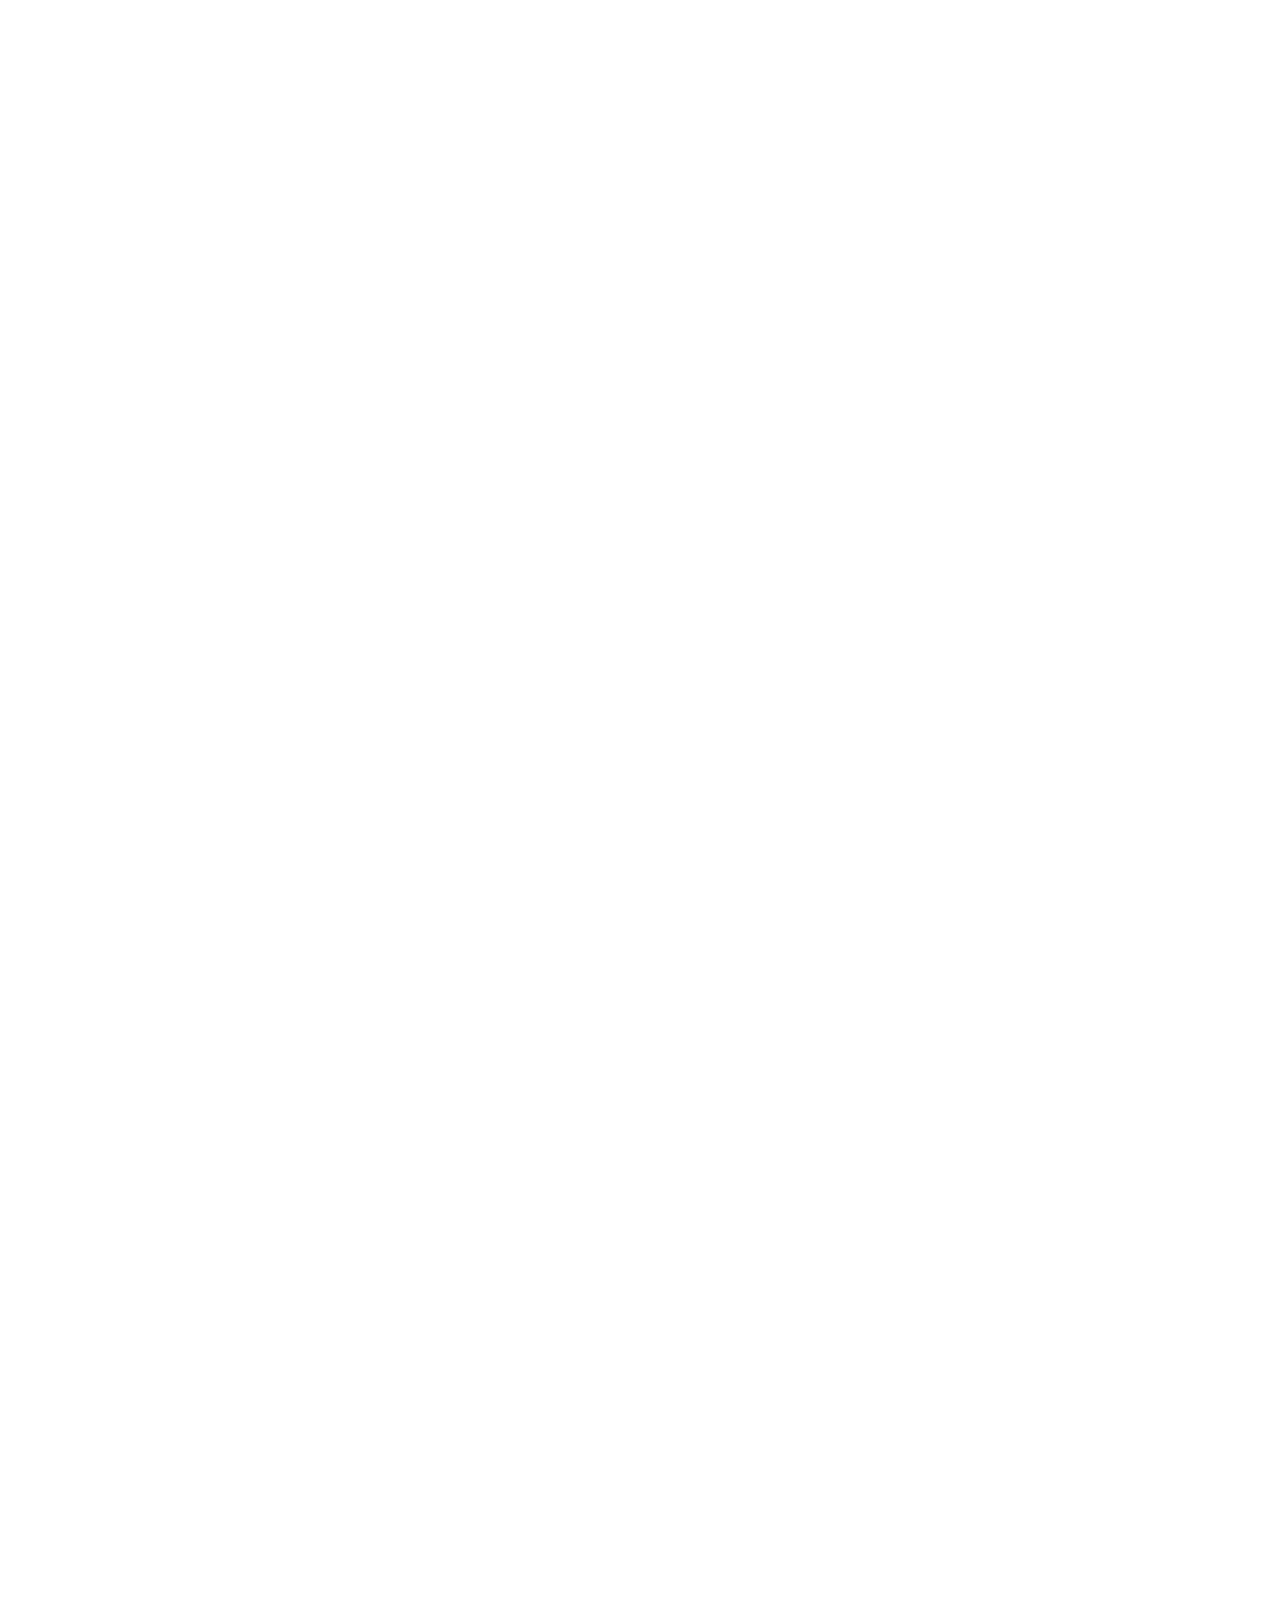
==== index.html @ 4e1909c0 "Add" ====
<!-- FlatFy Theme - Andrea Galanti /-->
<!doctype html>
<!--[if lt IE 7]> <html class="no-js ie6 oldie" lang="en"> <![endif]-->
<!--[if IE 7]>    <html class="no-js ie7 oldie" lang="en"> <![endif]-->
<!--[if IE 8]>    <html class="no-js ie8 oldie" lang="en"> <![endif]-->
<!--[if IE 9]>    <html class="no-js ie9" lang="en"> <![endif]-->
<!--[if gt IE 9]><!-->
<html>
<!--<![endif]-->

<head>
	<meta charset="utf-8">
	<meta name="viewport"
		content="width=device-width, user-scalable=no, initial-scale=1.0, minimum-scale=1.0, maximum-scale=1.0">
	<meta name="description" content="Flatfy Free Flat and Responsive HTML5 Template ">
	<meta name="author" content="">

	<title>MagicX – Focus on iOS development</title>

	<!-- Bootstrap core CSS -->
	<link href="css/bootstrap.min.css" rel="stylesheet">

	<!-- Custom Google Web Font -->
	<link href="font-awesome/css/font-awesome.min.css" rel="stylesheet">
	<link
		href='http://fonts.googleapis.com/css?family=Lato:100,300,400,700,900,100italic,300italic,400italic,700italic,900italic'
		rel='stylesheet' type='text/css'>
	<link href='http://fonts.googleapis.com/css?family=Arvo:400,700' rel='stylesheet' type='text/css'>

	<!-- Custom CSS-->
	<link href="css/general.css" rel="stylesheet">

	<!-- Owl-Carousel -->
	<link href="css/custom.css" rel="stylesheet">
	<link href="css/owl.carousel.css" rel="stylesheet">
	<link href="css/owl.theme.css" rel="stylesheet">
	<link href="css/style.css" rel="stylesheet">
	<link href="css/animate.css" rel="stylesheet">

	<!-- Magnific Popup core CSS file -->
	<link rel="stylesheet" href="css/magnific-popup.css">

	<script src="js/modernizr-2.6.2.min.js"></script> <!-- Modernizr /-->
</head>

<body id="home">

	<!-- Preloader -->
	<div id="preloader">
		<div id="status"></div>
	</div>

	<!-- FullScreen -->
	<div class="intro-header">
		<div class="col-xs-12 text-center abcen1">
			<h1 class="h1_home wow fadeIn" data-wow-delay="0.4s">Magic Team.</h1>
			<h3 class="h3_home wow fadeIn" data-wow-delay="0.6s">Focus on iOS App development</h3>
			<ul class="list-inline intro-social-buttons">
				<li><a href="https://itunes.apple.com/developer/id1606180562" target="_blank"
						class="btn  btn-lg mybutton_cyano wow fadeIn" data-wow-delay="0.8s"><span class="network-name">App
							Store</span></a>
				</li>
				<li id="download"><a href="mailto:nullxw@gmail.com"
						class="btn  btn-lg mybutton_standard wow swing wow fadeIn" data-wow-delay="1.2s"><span
							class="network-name">Email</span></a>
				</li>
			</ul>
		</div>
		<!-- /.container -->
		<div class="col-xs-12 text-center abcen wow fadeIn">
			<div class="button_down ">
				<a class="imgcircle wow bounceInUp" data-wow-duration="1.5s" href="#whatis"> <img class="img_scroll"
						src="img/icon/circle.png" alt=""> </a>
			</div>
		</div>
	</div>

	<!-- What is -->
	<div id="whatis" class="content-section-b" style="border-top: 0">
		<div class="container">

			<div class="col-md-6 col-md-offset-3 text-center wrap_title">
				<h2>Our Apps</h2>
				<!-- <p class="lead" style="margin-top:0">A special thanks to Death.</p> -->

			</div>

			<div class="row">
				<div class="col-sm-4 wow fadeInDown text-center">
					<a href="https://itunes.apple.com/cn/app/id1670810245" target="_blank">
						<img class="rotate" src="img/Icon_128x128_1.png" alt="Generic placeholder image">
						<h3>Magic Locker</h3>
					</a>
					<p class="lead">
                        Hide and lock apps to protect privacy and data security.
					</p>
				</div>
				<div class="col-sm-4 wow fadeInDown text-center">
					<a href="https://itunes.apple.com/cn/app/id1670810245" target="_blank">
						<img class="rotate" src="img/Icon_128x128_2.png" alt="Generic placeholder image">
						<h3>Magic Explorer</h3>
					</a>
					<p class="lead">Super file manager, sync cloud. Multi-format file decompression tool.</p>
					<!-- <p><a class="btn btn-embossed btn-primary view" role="button">View Details</a></p> -->
				</div><!-- /.col-lg-4 -->
<!--				<div class="col-sm-4 wow fadeInDown text-center">-->
<!--					<a href="https://itunes.apple.com/cn/app/id1670810245" target="_blank">-->
<!--						<img class="rotate" src="img/Icon_128x128_3.png" alt="Generic placeholder image">-->
<!--						<h3>Magic Explorer</h3>-->
<!--					</a>-->
<!--					<p class="lead">一款超级文件管理软件</p>-->
<!--					<!-- <p><a class="btn btn-embossed btn-primary view" role="button">View Details</a></p> -->
<!--				</div><!-- /.col-lg-4 -->

			</div><!-- /.row -->

<!--			<div class="row tworow">-->
<!--				<div class="col-sm-4  wow fadeInDown text-center">-->
<!--					<a href="https://itunes.apple.com/cn/app/id1670810245" target="_blank">-->
<!--						<img class="rotate" src="img/Icon_128x128_4.png" alt="Generic placeholder image">-->
<!--						<h3>Magic Explorer</h3>-->
<!--					</a>-->
<!--					<p class="lead">-->
<!--						The popular Japanese puzzle game Sudoku is based on the logical placement of numbers. An online game of-->
<!--						logic, Sudoku doesn’t require any calculation nor special math skills; all that is needed are brains and-->
<!--						concentration.-->
<!--					</p>-->
<!--					<!-- <p><a class="btn btn-embossed btn-primary view" role="button">View Details</a></p> -->
<!--				</div><!-- /.col-lg-4 -->
<!--				<div class="col-sm-4 wow fadeInDown text-center">-->
<!--					<a href="https://itunes.apple.com/cn/app/id1670810245" target="_blank">-->
<!--						<img class="rotate" src="img/Icon_128x128_5.png" alt="Generic placeholder image">-->
<!--						<h3>Magic Explorer</h3>-->
<!--					</a>-->
<!--					<p class="lead">-->
<!--						“Colock” is a menu bar app that you can use to change the color and font of the clock above your menu bar.-->
<!--					</p>-->
<!--					<!-- <p><a class="btn btn-embossed btn-primary view" role="button">View Details</a></p> -->
<!--				</div><!-- /.col-lg-4 -->
<!---->
<!--				<div class="col-sm-4 wow fadeInDown text-center">-->
<!--					<a href="https://itunes.apple.com/cn/app/id1670810245" target="_blank">-->
<!--						<img class="rotate" src="img/Icon_128x128_6.png" alt="Generic placeholder image">-->
<!--						<h3>Magic Explorer</h3>-->
<!--					</a>-->
<!--					<p class="lead">-->
<!--						EasyRAR is a small and easy to use application that can unarchive many different kinds of archive files. It-->
<!--						will open common formats such as ZIP, RAR (including v5), 7-ZIP.-->
<!--					</p>-->
<!--				</div><!-- /.col-lg-4 -->
<!---->
<!--			</div><!-- /.row -->
		</div>
	</div>


	<!-- JavaScript -->
	<script src="js/jquery-1.10.2.js"></script>
	<script src="js/bootstrap.js"></script>
	<script src="js/owl.carousel.js"></script>
	<script src="js/script.js"></script>
	<!-- StikyMenu -->
	<script src="js/stickUp.min.js"></script>
	<script type="text/javascript">
		jQuery(function ($) {
			$(document).ready(function () {
				$('.navbar-default').stickUp();

			});
		});

	</script>
	<!-- Smoothscroll -->
	<script type="text/javascript" src="js/jquery.corner.js"></script>
	<script src="js/wow.min.js"></script>
	<script>
		new WOW().init();
	</script>
	<script src="js/classie.js"></script>
	<script src="js/uiMorphingButton_inflow.js"></script>
	<!-- Magnific Popup core JS file -->
	<script src="js/jquery.magnific-popup.js"></script>
</body>

</html>
---- css/general.css ----
/*
Theme: Flatfy Theme
Author: Andrea Galanti
Bootstrap Version 
Build: 1.0

*/

/*General */

body, html {
	height: 100%;
	width: 100%;
	overflow-x:hidden;
}

::-moz-selection{background:#1abc9c;color:white}

::selection{background:#1abc9c;color:white}

.abcen{position: absolute;bottom: 8%;}

.abcen1{position: absolute;top: 20%;}

.content-section-c {
	border-top: 1px solid #32465A;
	border-bottom: 1px solid #32465A;
	background-color: #34495e;
	padding: 90px 0;
}

.descp{
	margin: 0;
	padding: 0;
	line-height: 40px !important;
}

.glyphicon {
	margin-right: 10px;
}

.lead2 {
margin-bottom: 30px;
margin-top: 20px;
font-size: 18px;
line-height: 1.46428571;
font-weight: 300;
}

.lead3 {
margin-bottom: 0px;
margin-top: 0px;
font-size: 16px;
color: #8D8D8D;
line-height: 1.46428571;
font-weight: 300;
}

.float {
-webkit-animation-name: floatingx;
-webkit-animation-duration: 4s;
-webkit-animation-iteration-count: infinite;
-webkit-animation-timing-function: ease-in-out;
-moz-animation-name: floating;
-moz-animation-duration: 4s;
-moz-animation-iteration-count: infinite;
-moz-animation-timing-function: ease-in-out;
}

.phone-image {
max-width: 250px;
margin: auto;
}

.h1_home{
	font-size: 60px;
	font-family: arvo;
	font-weight: 300;
	letter-spacing: 6px;
}

.h3_home{font-weight: 300;}

/*own carousel */

#owl-demo .item{
  margin: 3px;
}
#owl-demo .item img{
  display: block;
  width: 100%;
  height: auto;
}

#owl-demo-1 .item{
  margin: 3px;
}
#owl-demo-1 .item img{
  display: block;
  width: 100%;
  height: auto;
}

/*magnific */
.mfp-bg {
background: #000000 !important;
opacity: 0.95 !important;
filter: alpha(opacity=95) !important;
}

.item .img-responsive {cursor:url(../img/cross.png),auto;}

/* Preloader */
#preloader {
	position: fixed;
	top:0;
	left:0;
	right:0;
	bottom:0;
	background-color:#fff; /* change if the mask should have another color then white */
	z-index:99; /* makes sure it stays on top */
}

#status {
	width:200px;
	height:200px;
	position:absolute;
	left:50%; /* centers the loading animation horizontally one the screen */
	top:50%; /* centers the loading animation vertically one the screen */
	background-image:url(../img/status.gif); /* path to your loading animation */
	background-repeat:no-repeat;
	background-position:center;
	margin:-100px 0 0 -100px; /* is width and height divided by two */
}


/* Button */ 
.mybutton_standard {
	border: 1px solid #fff;
	color: #fff;
}

.mybutton_cyano{
	border: 1px solid #4A90BE;
	color: #fff;
	background-color:#4A90BE;
}

.mybutton_cyano:hover{
	border: 1px solid #4A90BE;
	color: #4A90BE !important;
	background: rgba(204, 204, 204, 0);
}

.button_down img {
width: 50px;
	
}
.btn-primary {
	border-color: rgba(52, 73, 94, 0);
}

.tworow{margin-top: 90px;}

.social {
	font-size: 30px;
	text-decoration: none;
	list-style-type: none;
	color: #1abc9c; 
}

.social > a:hover {
	color: #1abc9c; 
}

.box-icon {
	height: 150px;
	width: 150px;
	-moz-border-radius: 35px;
	border-radius: 100%;
	padding: 47px 10px;
	background-color: #f0f1ec;
	color: #034b81;
	text-align: center;
	-webkit-transition: all 0.3s;
	-moz-transition: all 0.3s;
	transition: all 0.3s;
	margin-right: 15px;
}

.box-icon:hover {
	background-color: #1abc9c;
	color: #fff;
}

.owl-theme .owl-controls .owl-page span {
background: #1abc9c !important;
}

/* Nav */
.navbar {
	position: relative;
	min-height: 60px;
	margin-bottom: 0; 
	width: 100%;
	z-index: 999;
	border-radius: 0; 
}

.navbar-default {
	position: relative;
	min-height: 60px;
	width: 100%;
	z-index: 999;
	
}

.navbar-default .navbar-nav>li>a {
color: #ffffff;
}

.navbar-default .navbar-nav>li>a:hover {
color: #ECEBEB;
}

.navbar-default .navbar-brand {
color: #ffffff;
}
.navbar-default .navbar-brand:hover {
color: #ECEBEB;
}

.navbar-brand {
	font-family: arvo;
	letter-spacing: 3px;
	font-weight: 400 !important;
}

.lead {
	font-size: 16px;
	font-weight: 400;
	text-align: justify;
}

.intro-header {
	height: 100%; /* Full PAge */
	padding-top: 50px; /* If you're making other pages, make sure there is 50px of padding to make sure the navbar doesn't overlap content! */
	padding-bottom: 50px;
	color: #f8f8f8;
	background: url(../img/intro/intro5.jpg) no-repeat center center;
	background-size: cover;
	text-align: center;
}

.intro-message {
	position: relative;
	padding-top: 12%;
	padding-bottom: 20%;
}

.list-inline {
	margin-top: 30px;
}
.intro-message > h1 {
	margin: 0;
	font-size: 5em;
	font-family: "Lato", "Helvetica Neue", Helvetica, Arial, sans-serif;
	font-weight: 400;
	letter-spacing: 3px;
}

.intro-divider {
	width: 400px;
	border-top: 1px solid #f8f8f8;
	border-bottom: 1px solid rgba(0, 0, 0, 0.2);
}

.intro-message > h3 {
	margin: 0;
	font-size: 2.8em;
	font-family: "Lato", "Helvetica Neue", Helvetica, Arial, sans-serif;
	font-weight: 300;
	letter-spacing: 0px;
	margin-top: 10px;
}


.network-name {
	font-size: 14px;
	font-weight: 400;
	letter-spacing: 1.5px;
}

.content-section-a {
	background-color: #f8f8f8;
	padding: 90px 0; 
}

.content-section-b {
	border-top: 1px solid #e7e7e7;
	border-bottom: 1px solid #e7e7e7;
	padding: 90px 0; 
}

.section-heading {
	margin-bottom: 30px;
}

.section-heading-spacer {
	border-top: 3px solid #e7e7e7;
	width: 200px;
	float: left;
}

.banner {
	padding: 100px 0;
	color: #f8f8f8;
	background: url(../img/intro/banner-bg.jpg) no-repeat center center;
	background-size: cover;
}

/* Animate */
.rotate{
    -webkit-transition-duration: 0.8s;
    -moz-transition-duration: 0.8s;
    -o-transition-duration: 0.8s;
    transition-duration: 0.8s;
     
    -webkit-transition-property: -webkit-transform;
    -moz-transition-property: -moz-transform;
    -o-transition-property: -o-transform;
    transition-property: transform;
     
    overflow:hidden;
 
    }  
 
.rotate:hover  
{
    -webkit-transform:rotate(360deg);
    -moz-transform:rotate(360deg);
    -o-transform:rotate(360deg);
}  



/* Style for form modal */
.content-style-form {
	position: relative;
	text-align: left;
}

.content-style-form h2 {
	margin: 0;
	padding: 0.4em 0 0.3em;
	text-align: center;
	font-weight: 300;
	font-size: 3.5em;
}

.content-style-form form {
	padding: 10px 30px;
}

.content-style-form form p {
	margin: 0 0 5px 0;
	font-size: 0.7em;
}

.content-style-form label {
	display: block;
	padding: 10px 0 0;
	color: #34495e;
	text-transform: uppercase;
	letter-spacing: 1px;
	font-weight: bold;
}

.content-style-form input[type="text"],
.content-style-form input[type="password"] {
	padding: 10px;
	width: 100%;
	border: 2px solid #ebd3bd;
	background: transparent;
	color: #b09a86;
	font-weight: 300;
	font-size: 2.2em;
}

.content-style-form input[type="text"]:focus,
.content-style-form input[type="password"]:focus {
	border-color: #e75854;
	color: #e75854;
}

.content-style-form input:focus {
	outline: 0;
}

.content-style-form button {
	display: block;
	margin-top: 2.5em;
	padding: 1.5em;
	width: 100%;
	border: none;
	background: #e75854;
	color: #fff;
	text-transform: uppercase;
	letter-spacing: 1px;
	font-weight: 800;
	font-size: 1.25em;
}

.content-style-form .icon-close {
	top: 0;
	right: 0;
	color: #ebd3bd;
	font-size: 75%;
}

.content-style-form .icon-close:hover {
	color: #e75854;
}

.js .content-style-form-1 h2,
.js .content-style-form-1 p,
.js .content-style-form-1 .icon-close {
	opacity: 0;
	-webkit-transition: opacity 0.2s 0.35s, -webkit-transform 0.2s 0.35s;
	transition: opacity 0.2s 0.35s, transform 0.2s 0.35s;
	-webkit-transform: scale(0.85);
	transform: scale(0.85);
}

.content-style-form-1 p:first-child {
	-webkit-transition-delay: 0.4s;
	transition-delay: 0.4s;
}

.content-style-form-1 p:nth-child(2) {
	-webkit-transition-delay: 0.45s;
	transition-delay: 0.45s;
}

.content-style-form-1 p:nth-child(3) {
	-webkit-transition-delay: 0.5s;
	transition-delay: 0.5s;
}

.morph-button.open .content-style-form-1 h2,
.morph-button.open .content-style-form-1 p,
.morph-button.open .content-style-form-1 .icon-close {
	opacity: 1;
	-webkit-transform: scale(1);
	transform: scale(1);
}

.js .content-style-form-2 h2,
.js .content-style-form-2 p,
.js .content-style-form-2 .icon-close {
	opacity: 0;
	-webkit-transition: opacity 0.2s 0.3s, -webkit-transform 0.2s 0.3s;
	transition: opacity 0.2s 0.3s, transform 0.2s 0.3s;
	-webkit-transform: translateY(50px);
	transform: translateY(50px);
}

.content-style-form-2 p:first-child {
	-webkit-transition-delay: 0.35s;
	transition-delay: 0.35s;
}

.content-style-form-2 p:nth-child(2) {
	-webkit-transition-delay: 0.4s;
	transition-delay: 0.4s;
}

.content-style-form-2 p:nth-child(3) {
	-webkit-transition-delay: 0.45s;
	transition-delay: 0.45s;
}

.content-style-form-2 p:nth-child(4) {
	-webkit-transition-delay: 0.5s;
	transition-delay: 0.5s;
}

.morph-button.open .content-style-form-2 h2,
.morph-button.open .content-style-form-2 p,
.morph-button.open .content-style-form-2 .icon-close {
	opacity: 1;
	-webkit-transform: translateY(0);
	transform: translateY(0);
}

.content-style-form-4 form {
	padding: 30px;
	background: #fff;
	color: #ccb096;
	font-size: 1.5em;
	-webkit-perspective: 1000px;
	perspective: 1000px;
}

.content-style-form-4 input[type="text"] {
	border: none;
	background-color: #f0f0f0;
}

.content-style-form-4 form button {
	background: #34495e;
}

.content-style-form-4 form button:focus,
.content-style-form-4 form button:hover {
	background: #1abc9c;
}

.js .content-style-form-4 p {
	opacity: 0;
	-webkit-transition: opacity 0.3s, -webkit-transform 0.3s;
	transition: opacity 0.3s, transform 0.3s;
	-webkit-transform: rotateX(-45deg);
	transform: rotateX(-45deg);
	-webkit-transform-origin: center top;
	transform-origin: center top;
}

.morph-button.open .content-style-form-4 p {
	opacity: 1;
	-webkit-transition: opacity 0.4s 0.2s, -webkit-transform 0.4s 0.2s;
	transition: opacity 0.4s 0.2s, transform 0.4s 0.2s;
	-webkit-transform: rotateY(0deg);
	transform: rotateY(0deg);
}

.morph-button.open .content-style-form-4 p:nth-child(2) {
	-webkit-transition-delay: 0.35s;
	transition-delay: 0.35s;
}

.content-style-social {
	padding: 30px;
	text-align: left;
}

.morph-button-inflow-2 > button svg {
	display: inline-block;
	padding-right: 10px;
	width: 20px;
	height: 20px;
	vertical-align: -5%;
}

.morph-button-inflow-2 > button svg path {
	fill: #e75854;
}

.content-style-social a {
	display: block;
	padding: 0.5em 0;
	color: #67c2d4;
	vertical-align: middle;
	text-transform: uppercase;
	letter-spacing: 1px;
	font-weight: 700;
	font-size: 0.8em;
	line-height: 32px;
}

.js .content-style-social a {
	-webkit-transition: -webkit-transform 0.3s;
	transition: transform 0.3s;
	-webkit-transform: translateX(100%);
	transform: translateX(100%);
}

.content-style-social a:hover {
	color: #e75854;
}

.content-style-social a:hover svg path {
	fill: #e75854;
}

.content-style-social a svg {
	display: inline-block;
	padding-right: 10px;
	vertical-align: middle;
	-webkit-backface-visibility: hidden;
}

.morph-button-inflow.open .content-style-social a {
	-webkit-transform: translateX(0);
	transform: translateX(0);	
}

.morph-button-inflow.open .content-style-social a:nth-child(2) {
	-webkit-transition-delay: 0.05s;
	transition-delay: 0.05s;
}

.morph-button-inflow.open .content-style-social a:nth-child(3) {
	-webkit-transition-delay: 0.1s;
	transition-delay: 0.1s;
}

/* Morph Button: Default Styles */

.morph-button {
	position: relative;
	display: block;
	margin: 0 auto;
}

.morph-button > button {
	position: relative;
	padding: 0 1em;
	border: none;
	background-color: #e85657;
	color: #f9f6e5;
	text-transform: uppercase;
	letter-spacing: 1px;
	font-weight: 700;
	line-height: 80px;
	overflow: hidden;
}

.morph-button.open > button {
	pointer-events: none;
}

.morph-content {
	pointer-events: none;
}

.morph-button.open .morph-content {
	pointer-events: auto;
}

/* Common styles for overlay and modal type (fixed morph) */
.morph-button-fixed,
.morph-button-fixed .morph-content {
	width: 300px;
	height: 80px;
}

.morph-button-fixed > button {
	z-index: 1000;
	width: 100%;
	height: 100%;
	-webkit-transition: opacity 0.1s 0.5s;
	transition: opacity 0.1s 0.5s;
}

.morph-button-fixed.open > button {
	opacity: 0;
	-webkit-transition: opacity 0.1s;
	transition: opacity 0.1s;
}

.morph-button-fixed .morph-content {
	position: fixed;
	z-index: 900;
	opacity: 0;
	-webkit-transition: opacity 0.3s 0.5s, width 0.4s 0.1s, height 0.4s 0.1s, top 0.4s 0.1s, left 0.4s 0.1s, margin 0.4s 0.1s;
	transition: opacity 0.3s 0.5s, width 0.4s 0.1s, height 0.4s 0.1s, top 0.4s 0.1s, left 0.4s 0.1s, margin 0.4s 0.1s;
}

.morph-button-fixed.open .morph-content {
	opacity: 1;
}

.morph-button-fixed .morph-content > div {
	visibility: hidden;
	height: 0;
	opacity: 0;
	-webkit-transition: opacity 0.1s, visibility 0s 0.1s, height 0s 0.1s;
	transition: opacity 0.1s, visibility 0s 0.1s, height 0s 0.1s;
}

.morph-button-fixed.open .morph-content > div {
	visibility: visible;
	height: auto;
	opacity: 1;
	-webkit-transition: opacity 0.3s 0.5s;
	transition: opacity 0.3s 0.5s;
}

.morph-button-fixed.active > button {
	z-index: 2000;
}

.morph-button-fixed.active .morph-content {
	z-index: 1900;
}

/* Transitions for overlay button and sidebar button */
.morph-button-overlay .morph-content,
.morph-button-sidebar .morph-content {
	-webkit-transition: opacity 0.3s 0.5s, width 0.4s 0.1s, height 0.4s 0.1s, top 0.4s 0.1s, left 0.4s 0.1s;
	transition: opacity 0.3s 0.5s, width 0.4s 0.1s, height 0.4s 0.1s, top 0.4s 0.1s, left 0.4s 0.1s;
}

.morph-button-overlay.open .morph-content,
.morph-button-sidebar.open .morph-content {
	-webkit-transition: width 0.4s 0.1s, height 0.4s 0.1s, top 0.4s 0.1s, left 0.4s 0.1s;
	transition: width 0.4s 0.1s, height 0.4s 0.1s, top 0.4s 0.1s, left 0.4s 0.1s;	
}

/* Morph Button Style: Overlay */
.morph-button.morph-button-overlay {
	margin: 50px auto;
}

.morph-button-overlay .morph-content {
	overflow: hidden;
	background: #e85657;
}

.morph-button-overlay.open .morph-content {
	top: 0 !important;
	left: 0 !important;
	width: 100%;
	height: 100%;
}

/* Morph Button Style: Modal */
.morph-button-modal::before {
	position: fixed;
	top: 0;
	left: 0;
	z-index: 800;
	width: 100%;
	height: 100%;
	background: rgba(0,0,0,0.5);
	content: '';
	opacity: 0;
	-webkit-transition: opacity 0.5s;
	transition: opacity 0.5s;
	pointer-events: none;
}

.morph-button-modal.open::before {
	opacity: 1;
	pointer-events: auto;
}

.morph-button-modal.active::before {
	z-index: 1800;
}

.morph-button-modal .morph-content {
	overflow: hidden;
	-webkit-transition: opacity 0.3s 0.5s, width 0.4s 0.1s, height 0.4s 0.1s, top 0.4s 0.1s, left 0.4s 0.1s, margin 0.4s 0.1s;
	transition: opacity 0.3s 0.5s, width 0.4s 0.1s, height 0.4s 0.1s, top 0.4s 0.1s, left 0.4s 0.1s, margin 0.4s 0.1s;
}

.morph-button-modal.open .morph-content {
	top: 50% !important;
	left: 50% !important;
	margin: -210px 0 0 -300px;
	width: 600px;
	height: 420px;
	-webkit-transition: width 0.4s 0.1s, height 0.4s 0.1s, top 0.4s 0.1s, left 0.4s 0.1s, margin 0.4s 0.1s;
	transition: width 0.4s 0.1s, height 0.4s 0.1s, top 0.4s 0.1s, left 0.4s 0.1s, margin 0.4s 0.1s;
}

/* Colors and sizes for individual modals */
.morph-button.morph-button-modal-1 {
	float: left;
}

.morph-button.morph-button-modal-2,
.morph-button.morph-button-modal-3 {
	display: inline-block;
	margin: 10px 15px;
}

.morph-button-modal-1 > button,
.morph-button-modal-1 .morph-content {
	background-color: #553445;
}

.morph-button-modal-2 > button,
.morph-button-modal-2 .morph-content,
.morph-button-modal-3 > button,
.morph-button-modal-3 .morph-content {
	background-color: #fef0e3;
	color: #e75854;
}

.morph-button-modal-4 {
	display: inline-block;
}

.morph-button-modal-4 > button,
.morph-button-modal-4 .morph-content {
	background-color: #faf1e0;
	color: #553445;
}

.morph-button-modal-4 > button span,
.morph-button-modal-4 .morph-clone {
	padding-left: 10px;
	color: #286f81;
}

.morph-button-modal-4 .morph-clone {
	position: absolute;
	right: 34px;
	bottom: 30px;
	z-index: 100;
	letter-spacing: 1px;
	font-weight: 700;
	-webkit-transition: bottom 0.4s 0.1s, right 0.4s 0.1s;
	transition: bottom 0.4s 0.1s, right 0.4s 0.1s;
}

.morph-button-modal-4.open .morph-clone,
.no-js .morph-button-modal-4 .morph-clone {
	right: 10px;
	bottom: 10px;
}

.morph-button-modal-1::before {
	background: rgba(240,221,204,0.7);
}

.morph-button-modal-2.open .morph-content {
	margin: -210px 0 0 -170px;
	width: 340px;
	height: 420px;
}

.morph-button-modal-3.open .morph-content {
	margin: -255px 0 0 -210px;
	width: 420px;
	height: 510px;
}

.morph-button-modal-3.open .morph-content > div {
	height: 420px;
}

.morph-button-modal-2.open .morph-content > div,
.morph-button-modal-3.open .morph-content > div {
 	-webkit-transition: opacity 0.3s 0.3s;
	transition: opacity 0.3s 0.3s;
}

.morph-button-modal-4.open .morph-content {
	margin: -200px 0 0 -320px;
	width: 640px;
	height: 400px;
}

/* Morph Button Style: In the content flow */
.morph-button-inflow {
	overflow: hidden;
	max-width: 100%;
	height: 70px;
}

.morph-button-inflow > button {
	width: 100%;
	line-height: 70px;
}

.morph-button-inflow .morph-content {
	position: absolute;
	top: 0;
	left: 0;
	width: 100%;
}

.morph-button-inflow .morph-content .morph-clone {
	padding: 0;
	font-weight: 700;
	font-size: 1.5em;
	line-height: 70px;
}

/* Colors and sizes for individual in flow buttons */
.morph-button-inflow-1 {
	width: 600px;
	margin: 2em auto;
	-webkit-transition: height 0.5s cubic-bezier(0.7,0,0.3,1);
	transition: height 0.5s cubic-bezier(0.7,0,0.3,1);
}

.morph-button-inflow-1 > button span {
	visibility: hidden;
}

.morph-button-inflow-1 .morph-content .morph-clone {
	color: #FFFFFF;
	background: #1abc9c;
}

.morph-button-inflow-2 {
	position: absolute;
	top: 50%;
	left: 50%;
	width: 220px;
	background-color: #fef0e3;
	-webkit-transition: height 0.3s, width 0.3s, -webkit-transform 0.3s;
	transition: height 0.3s, width 0.3s, transform 0.3s;
	-webkit-transform: translateX(-50%) translateY(-50%);
	transform: translateX(-50%) translateY(-50%);
}

.morph-button-inflow-2 > button {
	position: absolute;
	top: 0;
	left: 0;
	width: 100%;
	height: 100%;
	background-color: transparent;
	color: #e75854;
	-webkit-transition: -webkit-transform 0.3s;
	transition: transform 0.3s;
}

.morph-button-inflow-2.open > button {
	-webkit-transform: translateX(-100%);
	transform: translateX(-100%);
}

.morph-button-inflow-2 .morph-content {
	width: 260px;
	height: 200px;
}

.morph-button-inflow-2.open {
	width: 260px;
}

/* Morph Button Style: Sidebar */
.morph-button-sidebar,
.morph-button-sidebar .morph-content {
	width: 60px;
	height: 60px;
}

.morph-button-sidebar {
	position: fixed;
	bottom: 50px;
	left: 50px;
}

.morph-button-sidebar > button {
	line-height: 60px;
	font-size: 1.6em;
	padding: 0;
}

.morph-button-sidebar .morph-content {
	background: #e85657;
}

.morph-button-sidebar.open .morph-content {
	top: 0 !important;
	left: 0 !important;
	width: 300px;
	height: 100%;
	overflow: hidden;
	-webkit-backface-visibility: hidden;
}

/* Let's add some nice easing for all cases */
.morph-button .morph-content,
.morph-button.open .morph-content,
.morph-button-modal-4 .morph-clone {
	-webkit-transition-timing-function: cubic-bezier(0.7,0,0.3,1);
	transition-timing-function: cubic-bezier(0.7,0,0.3,1);
}

/* Helper classes */
.noscroll {
	overflow: hidden;
}

.morph-button-overlay.scroll .morph-content {
	overflow-y: scroll;
}

.morph-button-sidebar.scroll .morph-content {
	overflow: auto;
}

/* No JS fallback: let's hide the button and show the content */
.no-js .morph-button > button {
	display: none;
}

.no-js .morph-button {
	margin: 10px 0;
	float: none;
}

.no-js .morph-button,
.no-js .morph-button .morph-content,
.no-js .morph-button .morph-content > div {
	position: relative;
	width: auto;
	height: auto;
	opacity: 1;
	visibility: visible;
	top: auto;
	left: auto;
	-webkit-transform: none;
	transform: none;
	pointer-events: auto;
}

.no-js .morph-button .morph-content .icon-close {
	display: none;
}

.no-js .morph-button-sidebar {
	width: 300px;
	position: fixed;
	top: 0;
	left: 0;
	margin: 0;
	height: 100%;
	background: #e85657;
	overflow: auto;
}

.no-transition {
	-webkit-transition: none !important;
	transition: none !important;
}

/* Media Queries */
/* Media queries!
-------------------------------------------------------------------------------*/

/* 960 Screens */
@media only screen and (min-width: 960px) and (max-width: 1250px) {
	
}
@media only screen and (min-width: 768px) and (max-width: 820px) {
	
}
/* Tablet */
@media only screen and (min-width: 768px) and (max-width: 959px) {
	
		h1, .h1 {
			font-size: 50px;
		}
		
		h3, .h3 {
			font-size: 20px;
		}
		
}


/* All Mobile Sizes (devices and browser) */
	@media only screen and (max-width: 767px) {
		.intro-header {
			height: 100%;
			padding-top: 50px;
			padding-bottom: 50px;
			color: #f8f8f8;
		    background-image: none; 
			background-size: cover;
			text-align: center;
			background-color: #34495e;
		}
		
		h1, .h1 {
			font-size: 50px;
		}
		
		h3, .h3 {
			font-size: 20px;
		}
		#gallery1{display:none}
		
		.button_down {display:none}
		
		
	}

/* Mobile Landscape */
@media only screen and (min-width: 480px) and (max-width: 767px) { 
	
	
	
}

/* Mobile Portrait */
@media only screen and (max-width: 479px) {
	
	
}
@media screen and (max-width: 600px) {
	.morph-button-modal.open .morph-content {
		top: 0% !important;
		left: 0% !important;
		margin: 0;
		width: 100%;
		height: 100%;
		overflow-y: scroll;
		-webkit-transition: width 0.4s 0.1s, height 0.4s 0.1s, top 0.4s 0.1s, left 0.4s 0.1s;
		transition: width 0.4s 0.1s, height 0.4s 0.1s, top 0.4s 0.1s, left 0.4s 0.1s;
	}
}

@media screen and (max-width: 400px) {
	.morph-button-fixed,
	.morph-button-fixed .morph-content {
		width: 200px;
		height: 80px;
	}

	.morph-button-fixed > button {
		font-size: 75%;
	}

	.morph-button-sidebar > button {
		font-size: 1.6em;
	}

	.morph-button-inflow .morph-content .morph-clone {
		font-size: 0.9em;
	}

	.morph-button-modal-4,
	.morph-button-modal-4 .morph-content {
		width: 220px;
		height: 120px;
	}

	.morph-button-modal-4 > button {
		font-size: 100%;
		line-height: 50px;
	}

	.morph-button-modal-4 > button span {
		display: block;
	}

	.morph-button-modal-4 .morph-clone {
		right: 83px;
		bottom: 26px;
	}

	.morph-button-sidebar,
	.morph-button-sidebar .morph-content {
		width: 100% !important;
		height: 60px !important;
	}

	.morph-button-sidebar {
		bottom: 0px;
		left: 0px;
	}

	.morph-button-sidebar.open .morph-content {
		height: 100% !important;
	}
}

@media (max-width: 1199px) {
	ul.banner-social-buttons {
		float: left;
		margin-top: 15px;
	}	
}

@media (max-width: 767px) {
	.banner h2 {
		margin: 0;
		text-shadow: 2px 2px 3px rgba(0, 0, 0, 0.6);
		font-size: 3em;
	}

	ul.banner-social-buttons > li {
		display: block;
		margin-bottom: 20px;
		padding: 0;
	}

	ul.banner-social-buttons > li:last-child {
		margin-bottom: 0;
	}	
}

footer {
	background-color: #f8f8f8;
	padding: 50px 0;
}

p.copyright {
	margin: 15px 0 0;
}

@media (max-width: 767px) {
	.intro-message {
		padding-bottom: 15%;
	}

	.intro-message > h1 {
		font-size: 3em;
	}

	ul.intro-social-buttons > li {
		display: block;
		margin-bottom: 20px;
		padding: 0;
	}

	ul.intro-social-buttons > li:last-child {
		margin-bottom: 0;
	}

	.intro-divider {
		width: 100%;
	}
}


@media screen and (max-width: 770px) {
	.mockup-left {
		float: none;
		margin: 0 auto 20px;
	}

	.mockup-right {
		
	}

	.joiner {
		display: block;
	}
}

@media screen and (max-width: 400px) {
	.mockup-content > span:nth-last-child(2) {
		width: calc(100% - 210px);
	}
}

@media screen and (max-width: 25em) {

	.codrops-icon span {
		display: none;
	}

}
---- css/custom.css ----
/* Owl Carousel Bootstrap Custom CSS */

/* Header Navigation */
#top-nav{
	border-bottom: 1px solid #e1e6dd;
	background: #FFF;
	-webkit-transform: translateZ(0)

}
#top-nav.navbar{
	margin-bottom: 0px;

}
#top-nav.navbar .nav{
	margin: 8px 0px;
}
	
#top-nav.navbar .nav > li > a {
	padding: 6px 12px;
	margin: 0px;
	text-transform: uppercase;
	font-weight: 400;

	-webkit-transition: background-color 200ms ease;
	-moz-transition: background-color 200ms ease;
	-o-transition: background-color 200ms ease;
	transition: background-color 200ms ease;
}
#top-nav.navbar .nav > li > a.download{
	-webkit-border-radius: 3px;
	-moz-border-radius: 3px;
	border-radius: 3px;
}

#top-nav.navbar .nav > li > a.download-on{
	background-color: #ff8a3c;
	color: #ffffff;
}
#top-nav.navbar .nav > li > a.download-on:hover{
	color: #ffffff;
	background-color: #ff7920;
}
.btn-navbar span.icon-bar{
	margin-top: 0px;
}

/* Header  */

#header{
	background: #f1f1f1;
	padding: 100px 0 100px;
}
#header h1{
	color: #7fc242;
	margin-bottom: 10px;
	margin-top: 40px;
}
#header h3{
	margin-bottom: 30px;
	width: 400px;
}
#header .btn-success {
	padding: 15px 30px;
	margin-bottom: 5px;
}
#header .logo{
	display: block;
	margin-top:60px;
	float: right
}
img.arrow-down{
	margin: 0 auto;
	display: block;
}
h1{
	margin-top: 80px;
}

pre.pre-show{
	margin: 40px 0px;

}
.tab-content pre.pre-show{
	margin: 0px 0px 0px 0px;
}
.nav-tabs{
	margin-top: 20px;
	margin-bottom: 0px;
	
}
.tab-content{
	border-left: 1px solid #ddd;
	border-right: 1px solid #ddd;
	border-bottom: 1px solid #ddd;
	-webkit-border-radius: 0px 0px 4px 4px;
	-moz-border-radius: 0px 0px 4px 4px;
	border-radius: 0px 0px 4px 4px;
	
}
/* Content */
.table th, .table td {
padding: 8px 12px;
}

.wrap_title{margin-bottom: 30px;}

/*  Owl */
#owl-demo .item{
	margin: 4px;
}
#owl-demo .item img{
	display: block;
	width: 100%;
	height: auto;
}
/* Footer */

#footer{
	padding: 20px 0px;
	background: #f3f3f3;
	text-align: center
}
.twitter-share-button{
	top: 4px;
	position: relative;
}

/* Demo Slides */

#owl-example .item{
	padding: 30px 0px;
	margin: 10px;
	color: #FFF;
	-webkit-border-radius: 3px;
	-moz-border-radius: 3px;
	border-radius: 3px;
	text-align: center;
}
#owl-example .item img{
	width: auto;
	margin: 0 auto;
	display: block;
}
#owl-example .item h3{
	font-size: 28px;
	font-weight: 300;
	margin: 25px 0 0;
}
#owl-example .item h4{
	margin: 5px 0 0;
	font-size: 18px;
}
.item h1{
	margin: inherit;
}

.orange{
	background: #ff8a3c;
}
.darkCyan{
	background: #42bdc2;
}
.forestGreen{
	background: #7fc242;
}
.yellow {
	background: #ffd800;
}
.dodgerBlue {
	background: #388bd1;
}
.skyBlue {
	background: #a1def8;
}
.zombieGreen {
	background: #3fbf79;
}
.violet {
	background: #db6ac5;
}
.yellowLight {
	background: #fee664;
}
.steelGray {
	background: #cad3d0;
}

/* More Demo Box */

#example-info h1,
#more h1{
	margin-top: 40px;
}
.demos-row{
	margin-top: 30px;
	margin-bottom: 30px;
}
.demo-page{
	margin-top: 0px;
	margin-bottom: 100px;
}
.demo-box{
	display: block;
	background: #f3f3f3;
	text-align: center;
	font-size: 18px;
	-webkit-border-radius: 3px;
	-moz-border-radius: 3px;
	border-radius: 3px;
}
.demo-box h3{
	padding-bottom:20px;
	margin: 0px;
	color: #869690;
}
.demo-box:hover{
	text-decoration: none;
}
.demo-wrapper{
	padding: 30px 0px 20px 0px;
	padding-left: 30px;
	padding-right: 30px;
}
.demo-slide {
	float: left;
}
.demo-slide .bg{
	background: #aebab6;
	margin-right: 1px;
	height: 100%;
}
.demo-box:hover .demo-slide .bg{
	background: #7fc242;
}
/* Images */
.demo-images .demo-slide{
	height: 40px;
	width: 33.3333333%;
}

/* Full */
.demo-full {
	padding-left: 0px;
	padding-right: 0px;
}
.demo-full .demo-slide{
	height: 40px;
	width: 25%;
}

/* Custom */
.demo-custom .demo-slide{
	height: 40px;
	width: 10%;
}
/* One */
.demo-one .demo-slide{
	height: 40px;
	width: 100%;
}

/* json */

.demo-Json .demo-slide {
	height: 40px;
	width: 20%;
}
.demo-Json-custom .demo-slide{
	height: 40px;
	width: 33.3333333%;
}
/* loading icon */

.demo-lazy .demo-slide{
	height: 40px;
	width: 33.3333333%;
}
.demo-lazy .demo-slide .bg{
background: url('../img/AjaxLoader.gif') no-repeat center center #aebab6;
}

/* Auto Height */
.demo-height .demo-slide{
	height: 40px;
	width: 100%;
}

/* Changelog  */
#changelog{
	margin-bottom: 40px;
}
#changelog .label{
	margin-bottom:10px;
}
#changelog .log{
	margin-bottom: 30px;
	padding-bottom: 30px;
	border-bottom: 1px solid #e1e6dd;
}
/* Faq */
#faq dt {
	line-height: 26px;
}
#faq dd{
	line-height: 22px;
	margin-bottom: 20px;
}



/* Responsive Stuff */


@media (max-width: 979px) {
	.navbar-fixed-top .navbar-inner, .navbar-fixed-bottom .navbar-inner {
	padding: 0px;
	}
	.navbar-fixed-top, .navbar-fixed-bottom {
	position: fixed;
	}
}
@media (max-width: 768px) {
	.navbar.navbar-fixed-top{
		position: static;
	}
	.btn.btn-navbar{
		margin: 9px 20px 9px 8px;
		padding: 10px 10px;
	}
	.nav-collapse .nav > li{
		border-top: 1px solid #e1e6dd;
		text-align: center
	}
	#header .logo{
		margin-top:40px;
		margin: 20px auto 0px;
		float: none;
		height: 150px;
	}
	#header {
		text-align: center;
		padding: 60px 0px 30px;
	}
	#header h1{
		margin: 10px 0;
	}
	#header h3{
	margin-bottom: 10px;
	width: auto;
	padding: 0px 20px;
	}
	h1 {
		font-size: 38px;
		margin: 20px 0;
	}
	h2 {
		font-size: 24px;
	}
	h3 {
		font-size: 20px;
	}
	h4 {
		font-size: 16px;
	}
	h5 {
		font-size: 13px;
	}
	h6 {
		font-size: 12px;
	}

}


@media (max-width: 480px) {
	.navbar-fixed-top, .navbar-fixed-bottom {
	position: static;
	}
	#header {
		text-align: center;
		padding: 20px 0px 20px;
	}
	#header .logo{
		margin-top:0px;
	}

}

/*
NO MORE TABLES!! ;)
*/
@media (max-width: 767px) {

	.hp-table table, .hp-table thead, .hp-table .hp-table tbody, .hp-table th, .hp-table td, .hp-table tr { 
		display: block; 
	}
	.hp-table thead tr { 
		display: none;
	}
	.hp-table tr { border: 0px solid #ccc; margin-bottom: 10px; }
	
	.hp-table td:before { 
		top: 6px;
		left: 6px;
		width: 45%; 
		padding-right: 10px; 
		white-space: nowrap;
	}

	.hp-table td:nth-of-type(2):before { 
		content: "Default:";
		font-weight: bold;
	}
	.hp-table td:nth-of-type(3):before { 
		content: "Type:";
		font-weight: bold;
	}
	.hp-table td:nth-of-type(4):before { 
		content: "Description:";
		font-weight: bold;
	}
}
---- css/style.css ----
@font-face {
  font-family: 'Lato';
  src: url('../fonts/lato/lato-black.eot');
  src: url('../fonts/lato/lato-black.eot?#iefix') format('embedded-opentype'), url('../fonts/lato/lato-black.woff') format('woff'), url('../fonts/lato/lato-black.ttf') format('truetype'), url('../fonts/lato/lato-black.svg#latoblack') format('svg');
  font-weight: 900;
  font-style: normal;
}
@font-face {
  font-family: 'Lato';
  src: url('../fonts/lato/lato-bold.eot');
  src: url('../fonts/lato/lato-bold.eot?#iefix') format('embedded-opentype'), url('../fonts/lato/lato-bold.woff') format('woff'), url('../fonts/lato/lato-bold.ttf') format('truetype'), url('../fonts/lato/lato-bold.svg#latobold') format('svg');
  font-weight: bold;
  font-style: normal;
}
@font-face {
  font-family: 'Lato';
  src: url('../fonts/lato/lato-bolditalic.eot');
  src: url('../fonts/lato/lato-bolditalic.eot?#iefix') format('embedded-opentype'), url('../fonts/lato/lato-bolditalic.woff') format('woff'), url('../fonts/lato/lato-bolditalic.ttf') format('truetype'), url('../fonts/lato/lato-bolditalic.svg#latobold-italic') format('svg');
  font-weight: bold;
  font-style: italic;
}
@font-face {
  font-family: 'Lato';
  src: url('../fonts/lato/lato-italic.eot');
  src: url('../fonts/lato/lato-italic.eot?#iefix') format('embedded-opentype'), url('../fonts/lato/lato-italic.woff') format('woff'), url('../fonts/lato/lato-italic.ttf') format('truetype'), url('../fonts/lato/lato-italic.svg#latoitalic') format('svg');
  font-weight: normal;
  font-style: italic;
}
@font-face {
  font-family: 'Lato';
  src: url('../fonts/lato/lato-light.eot');
  src: url('../fonts/lato/lato-light.eot?#iefix') format('embedded-opentype'), url('../fonts/lato/lato-light.woff') format('woff'), url('../fonts/lato/lato-light.ttf') format('truetype'), url('../fonts/lato/lato-light.svg#latolight') format('svg');
  font-weight: 300;
  font-style: normal;
}
@font-face {
  font-family: 'Lato';
  src: url('../fonts/lato/lato-regular.eot');
  src: url('../fonts/lato/lato-regular.eot?#iefix') format('embedded-opentype'), url('../fonts/lato/lato-regular.woff') format('woff'), url('../fonts/lato/lato-regular.ttf') format('truetype'), url('../fonts/lato/lato-regular.svg#latoregular') format('svg');
  font-weight: normal;
  font-style: normal;
}
@font-face {
  font-family: "Flat-UI-Icons";
  src: url('../fonts/flat-ui-icons-regular.eot');
  src: url('../fonts/flat-ui-icons-regular.eot?#iefix') format('embedded-opentype'), url('../fonts/flat-ui-icons-regular.woff') format('woff'), url('../fonts/flat-ui-icons-regular.ttf') format('truetype'), url('../fonts/flat-ui-icons-regular.svg#flat-ui-icons-regular') format('svg');
  font-weight: normal;
  font-style: normal;
}

/* Use the following CSS code if you want to use data attributes for inserting your icons */
[data-icon]:before {
  font-family: 'Flat-UI-Icons';
  content: attr(data-icon);
  speak: none;
  font-weight: normal;
  font-variant: normal;
  text-transform: none;
  -webkit-font-smoothing: antialiased;
  -moz-osx-font-smoothing: grayscale;
}
/* Use the following CSS code if you want to have a class per icon */
/*
Instead of a list of all class selectors,
you can use the generic selector below, but it's slower:
[class*="fui-"] {
*/
.fui-arrow-right,
.fui-arrow-left,
.fui-cmd,
.fui-check-inverted,
.fui-heart,
.fui-location,
.fui-plus,
.fui-check,
.fui-cross,
.fui-list,
.fui-new,
.fui-video,
.fui-photo,
.fui-volume,
.fui-time,
.fui-eye,
.fui-chat,
.fui-search,
.fui-user,
.fui-mail,
.fui-lock,
.fui-gear,
.fui-radio-unchecked,
.fui-radio-checked,
.fui-checkbox-unchecked,
.fui-checkbox-checked,
.fui-calendar-solid,
.fui-pause,
.fui-play,
.fui-check-inverted-2 {
  display: inline-block;
  font-family: 'Flat-UI-Icons';
  speak: none;
  font-style: normal;
  font-weight: normal;
  font-variant: normal;
  text-transform: none;
  -webkit-font-smoothing: antialiased;
  -moz-osx-font-smoothing: grayscale;
}
.fui-arrow-right:before {
  content: "\e02c";
}
.fui-arrow-left:before {
  content: "\e02d";
}
.fui-cmd:before {
  content: "\e02f";
}
.fui-check-inverted:before {
  content: "\e006";
}
.fui-heart:before {
  content: "\e007";
}
.fui-location:before {
  content: "\e008";
}
.fui-plus:before {
  content: "\e009";
}
.fui-check:before {
  content: "\e00a";
}
.fui-cross:before {
  content: "\e00b";
}
.fui-list:before {
  content: "\e00c";
}
.fui-new:before {
  content: "\e00d";
}
.fui-video:before {
  content: "\e00e";
}
.fui-photo:before {
  content: "\e00f";
}
.fui-volume:before {
  content: "\e010";
}
.fui-time:before {
  content: "\e011";
}
.fui-eye:before {
  content: "\e012";
}
.fui-chat:before {
  content: "\e013";
}
.fui-search:before {
  content: "\e01c";
}
.fui-user:before {
  content: "\e01d";
}
.fui-mail:before {
  content: "\e01e";
}
.fui-lock:before {
  content: "\e01f";
}
.fui-gear:before {
  content: "\e024";
}
.fui-radio-unchecked:before {
  content: "\e02b";
}
.fui-radio-checked:before {
  content: "\e032";
}
.fui-checkbox-unchecked:before {
  content: "\e033";
}
.fui-checkbox-checked:before {
  content: "\e034";
}
.fui-calendar-solid:before {
  content: "\e022";
}
.fui-pause:before {
  content: "\e03b";
}
.fui-play:before {
  content: "\e03c";
}
.fui-check-inverted-2:before {
  content: "\e000";
}
.dropdown-arrow-inverse {
  border-bottom-color: #34495e !important;
  border-top-color: #34495e !important;
}
body {
	height: 100%;
	width: 100%;
  font-family: "Lato", Helvetica, Arial, sans-serif;
  font-size: 16px;
  line-height: 1.72222;
  color: #34495e;
  background-color: #ffffff;
}
a {
  color: #34495e;
  text-decoration: none;
  -webkit-transition: 0.25s;
  transition: 0.25s;
}
a:hover,
a:focus {
  color: #34495e;
  text-decoration: none;
}
a:focus {
  outline: none;
}
.img-rounded {
  border-radius: 6px;
}
.img-thumbnail {
  padding: 4px;
  line-height: 1.72222;
  background-color: #ffffff;
  border: 2px solid #bdc3c7;
  border-radius: 6px;
  -webkit-transition: all 0.25s ease-in-out;
  transition: all 0.25s ease-in-out;
  display: inline-block;
  max-width: 100%;
  height: auto;
}
.img-comment {
  font-size: 15px;
  line-height: 1.2;
  font-style: italic;
  margin: 24px 0;
}
h1,
h2,
h3,
h4,
h5,
h6,
.h1,
.h2,
.h3,
.h4,
.h5,
.h6 {
  font-family: inherit;
  font-weight: 700;
  line-height: 1.1;
  color: inherit;
}
h1 small,
h2 small,
h3 small,
h4 small,
h5 small,
h6 small,
.h1 small,
.h2 small,
.h3 small,
.h4 small,
.h5 small,
.h6 small {
  color: #e7e9ec;
}
h1,
h2,
h3 {
  margin-top: 30px;
  margin-bottom: 5px;
}
h4,
h5,
h6 {
  margin-top: 15px;
  margin-bottom: 15px;
}
h6 {
  font-weight: normal;
}
h1,
.h1 {
  font-size: 80px;
}
h2,
.h2 {
  font-size: 63px;
}
h3,
.h3 {
  font-size: 30px;
}
h4,
.h4 {
  font-size: 20px;
}

p {
  font-size: 16px;
  line-height: 1.72222;
  margin: 0 0 15px;
}
li{list-style-type:none}
.white {color:white}
.hidden { visibility: hidden;}
.lead {
  margin-bottom: 30px;
  margin-top: 20px;
  font-size: 20px;
  line-height: 1.46428571;
  font-weight: 300;
}
.copyrights{
	text-indent:-9999px;
	height:0;
	line-height:0;
	font-size:0;
	overflow:hidden;
}
@media (min-width: 768px) {
  .lead {
	
  }
}
small,
.small {
  font-size: 83%;
  line-height: 2.067;
}
.text-muted {
  color: #bdc3c7;
}
.text-inverse {
  color: #ffffff;
}
.text-primary {
  color: #1abc9c;
}
a.text-primary:hover {
  color: #15967d;
}
.text-warning {
  color: #f1c40f;
}
a.text-warning:hover {
  color: #c19d0c;
}
.text-danger {
  color: #e74c3c;
}
a.text-danger:hover {
  color: #b93d30;
}
.text-success {
  color: #2ecc71;
}
a.text-success:hover {
  color: #25a35a;
}
.text-info {
  color: #3498db;
}
a.text-info:hover {
  color: #2a7aaf;
}
.bg-primary {
  color: #ffffff;
  background-color: #34495e;
}
a.bg-primary:hover {
  background-color: #222f3d;
}
.bg-success {
  background-color: #dff0d8;
}
a.bg-success:hover {
  background-color: #c1e2b3;
}
.bg-info {
  background-color: #d9edf7;
}
a.bg-info:hover {
  background-color: #afd9ee;
}
.bg-warning {
  background-color: #fcf8e3;
}
a.bg-warning:hover {
  background-color: #f7ecb5;
}
.bg-danger {
  background-color: #f2dede;
}
a.bg-danger:hover {
  background-color: #e4b9b9;
}
.page-header {
  padding-bottom: 14px;
  margin: 60px 0 30px;
  border-bottom: 1px solid #e7e9ec;
}
ul,
ol {
  margin-bottom: 15px;
}
dl {
  margin-bottom: 30px;
}
dt,
dd {
  line-height: 1.72222;
}
@media (min-width: 768px) {
  .dl-horizontal dt {
    width: 160px;
  }
  .dl-horizontal dd {
    margin-left: 180px;
  }
}
abbr[title],
abbr[data-original-title] {
  border-bottom: 1px dotted #bdc3c7;
}
blockquote {
  border-left: 3px solid #e7e9ec;
  padding: 0 0 0 16px;
  margin: 0 0 30px;
}
blockquote p {
  font-size: 20px;
  line-height: 1.55;
  font-weight: normal;
  margin-bottom: .4em;
}
blockquote small,
blockquote .small {
  font-size: 18px;
  line-height: 1.72222;
  font-style: italic;
  color: inherit;
}
blockquote small:before,
blockquote .small:before {
  content: "";
}
blockquote.pull-right {
  padding-right: 16px;
  padding-left: 0;
  border-right: 3px solid #e7e9ec;
  border-left: 0;
}
blockquote.pull-right small:after {
  content: "";
}
address {
  margin-bottom: 30px;
  line-height: 1.72222;
}
code,
kbd,
pre,
samp {
  font-family: Monaco, Menlo, Consolas, "Courier New", monospace;
}
code {
  padding: 2px 6px;
  font-size: 85%;
  color: #c7254e;
  background-color: #f9f2f4;
  border-radius: 4px;
}
kbd {
  padding: 2px 6px;
  font-size: 85%;
  color: #ffffff;
  background-color: #34495e;
  border-radius: 4px;
  box-shadow: none;
}
pre {
  padding: 8px;
  margin: 0 0 15px;
  font-size: 13px;
  line-height: 1.72222;
  color: inherit;
  background-color: #ffffff;
  border: 2px solid #e7e9ec;
  border-radius: 6px;
  white-space: pre;
}
.pre-scrollable {
  max-height: 340px;
}
.thumbnail {
  display: block;
  padding: 4px;
  margin-bottom: 5px;
  line-height: 1.72222;
  background-color: #ffffff;
  border: 2px solid #bdc3c7;
  border-radius: 6px;
  -webkit-transition: all 0.25s ease-in-out;
  transition: all 0.25s ease-in-out;
}
.thumbnail > img,
.thumbnail a > img {
  display: block;
  max-width: 100%;
  height: auto;
  margin-left: auto;
  margin-right: auto;
}
a.thumbnail:hover,
a.thumbnail:focus,
a.thumbnail.active {
  border-color: #16a085;
}
.thumbnail .caption {
  padding: 9px;
  color: #34495e;
}
.btn {

  font-size: 15px;
  font-weight: normal;
  line-height: 1.4;
  border-radius: 4px;
  padding: 10px 15px;
  -webkit-font-smoothing: subpixel-antialiased;
  -webkit-transition: border .25s linear, color .25s linear, background-color .25s linear;
  transition: border .25s linear, color .25s linear, background-color .25s linear;
}
.btn:hover,
.btn:focus {
  outline: none;
  color: #ffffff;
}
.btn:active,
.btn.active {
  outline: none;
  -webkit-box-shadow: none;
  box-shadow: none;
}
.btn.disabled,
.btn[disabled],
fieldset[disabled] .btn {
  background-color: #bdc3c7;
  color: rgba(255, 255, 255, 0.75);
  opacity: 0.7;
  filter: alpha(opacity=70);
}
.btn > [class^="fui-"] {
  margin: 0 1px;
  position: relative;
  line-height: 1;
  top: 1px;
}
.btn-xs.btn > [class^="fui-"] {
  font-size: 11px;
  top: 0;
}
.btn-hg.btn > [class^="fui-"] {
  top: 2px;
}
.btn-default {
  color: #ffffff;
  background-color: #bdc3c7;
}
.btn-default:hover,
.btn-default:focus,
.btn-default:active,
.btn-default.active,
.open .dropdown-toggle.btn-default {
  color: #ffffff;
  background-color: #cacfd2;
  border-color: #cacfd2;
}
.btn-default:active,
.btn-default.active,
.open .dropdown-toggle.btn-default {
  background: #a1a6a9;
  border-color: #a1a6a9;
}
.btn-default.disabled,
.btn-default[disabled],
fieldset[disabled] .btn-default,
.btn-default.disabled:hover,
.btn-default[disabled]:hover,
fieldset[disabled] .btn-default:hover,
.btn-default.disabled:focus,
.btn-default[disabled]:focus,
fieldset[disabled] .btn-default:focus,
.btn-default.disabled:active,
.btn-default[disabled]:active,
fieldset[disabled] .btn-default:active,
.btn-default.disabled.active,
.btn-default[disabled].active,
fieldset[disabled] .btn-default.active {
  background-color: #bdc3c7;
  border-color: #bdc3c7;
}
.btn-primary {
  color: #ffffff;
  background-color: #1abc9c;
}
.btn-primary:hover,
.btn-primary:focus,
.btn-primary:active,
.btn-primary.active,
.open .dropdown-toggle.btn-primary {
  color: #ffffff;
  background-color: #48c9b0;
  border-color: #48c9b0;
}
.btn-primary:active,
.btn-primary.active,
.open .dropdown-toggle.btn-primary {
  background: #16a085;
  border-color: #16a085;
}
.btn-primary.disabled,
.btn-primary[disabled],
fieldset[disabled] .btn-primary,
.btn-primary.disabled:hover,
.btn-primary[disabled]:hover,
fieldset[disabled] .btn-primary:hover,
.btn-primary.disabled:focus,
.btn-primary[disabled]:focus,
fieldset[disabled] .btn-primary:focus,
.btn-primary.disabled:active,
.btn-primary[disabled]:active,
fieldset[disabled] .btn-primary:active,
.btn-primary.disabled.active,
.btn-primary[disabled].active,
fieldset[disabled] .btn-primary.active {
  background-color: #1abc9c;
  border-color: #1abc9c;
}
.btn-info {
  color: #ffffff;
  background-color: #3498db;
}
.btn-info:hover,
.btn-info:focus,
.btn-info:active,
.btn-info.active,
.open .dropdown-toggle.btn-info {
  color: #ffffff;
  background-color: #5dade2;
  border-color: #5dade2;
}
.btn-info:active,
.btn-info.active,
.open .dropdown-toggle.btn-info {
  background: #2c81ba;
  border-color: #2c81ba;
}
.btn-info.disabled,
.btn-info[disabled],
fieldset[disabled] .btn-info,
.btn-info.disabled:hover,
.btn-info[disabled]:hover,
fieldset[disabled] .btn-info:hover,
.btn-info.disabled:focus,
.btn-info[disabled]:focus,
fieldset[disabled] .btn-info:focus,
.btn-info.disabled:active,
.btn-info[disabled]:active,
fieldset[disabled] .btn-info:active,
.btn-info.disabled.active,
.btn-info[disabled].active,
fieldset[disabled] .btn-info.active {
  background-color: #3498db;
  border-color: #3498db;
}
.btn-danger {
  color: #ffffff;
  background-color: #e74c3c;
}
.btn-danger:hover,
.btn-danger:focus,
.btn-danger:active,
.btn-danger.active,
.open .dropdown-toggle.btn-danger {
  color: #ffffff;
  background-color: #ec7063;
  border-color: #ec7063;
}
.btn-danger:active,
.btn-danger.active,
.open .dropdown-toggle.btn-danger {
  background: #c44133;
  border-color: #c44133;
}
.btn-danger.disabled,
.btn-danger[disabled],
fieldset[disabled] .btn-danger,
.btn-danger.disabled:hover,
.btn-danger[disabled]:hover,
fieldset[disabled] .btn-danger:hover,
.btn-danger.disabled:focus,
.btn-danger[disabled]:focus,
fieldset[disabled] .btn-danger:focus,
.btn-danger.disabled:active,
.btn-danger[disabled]:active,
fieldset[disabled] .btn-danger:active,
.btn-danger.disabled.active,
.btn-danger[disabled].active,
fieldset[disabled] .btn-danger.active {
  background-color: #e74c3c;
  border-color: #e74c3c;
}
.btn-success {
  color: #ffffff;
  background-color: #2ecc71;
}
.btn-success:hover,
.btn-success:focus,
.btn-success:active,
.btn-success.active,
.open .dropdown-toggle.btn-success {
  color: #ffffff;
  background-color: #58d68d;
  border-color: #58d68d;
}
.btn-success:active,
.btn-success.active,
.open .dropdown-toggle.btn-success {
  background: #27ad60;
  border-color: #27ad60;
}
.btn-success.disabled,
.btn-success[disabled],
fieldset[disabled] .btn-success,
.btn-success.disabled:hover,
.btn-success[disabled]:hover,
fieldset[disabled] .btn-success:hover,
.btn-success.disabled:focus,
.btn-success[disabled]:focus,
fieldset[disabled] .btn-success:focus,
.btn-success.disabled:active,
.btn-success[disabled]:active,
fieldset[disabled] .btn-success:active,
.btn-success.disabled.active,
.btn-success[disabled].active,
fieldset[disabled] .btn-success.active {
  background-color: #2ecc71;
  border-color: #2ecc71;
}
.btn-warning {
  color: #ffffff;
  background-color: #f1c40f;
}
.btn-warning:hover,
.btn-warning:focus,
.btn-warning:active,
.btn-warning.active,
.open .dropdown-toggle.btn-warning {
  color: #ffffff;
  background-color: #f5d313;
  border-color: #f5d313;
}
.btn-warning:active,
.btn-warning.active,
.open .dropdown-toggle.btn-warning {
  background: #cda70d;
  border-color: #cda70d;
}
.btn-warning.disabled,
.btn-warning[disabled],
fieldset[disabled] .btn-warning,
.btn-warning.disabled:hover,
.btn-warning[disabled]:hover,
fieldset[disabled] .btn-warning:hover,
.btn-warning.disabled:focus,
.btn-warning[disabled]:focus,
fieldset[disabled] .btn-warning:focus,
.btn-warning.disabled:active,
.btn-warning[disabled]:active,
fieldset[disabled] .btn-warning:active,
.btn-warning.disabled.active,
.btn-warning[disabled].active,
fieldset[disabled] .btn-warning.active {
  background-color: #f1c40f;
  border-color: #f1c40f;
}
.btn-inverse {
  color: #ffffff;
  background-color: #34495e;
}
.btn-inverse:hover,
.btn-inverse:focus,
.btn-inverse:active,
.btn-inverse.active,
.open .dropdown-toggle.btn-inverse {
  color: #ffffff;
  background-color: #415b76;
  border-color: #415b76;
}
.btn-inverse:active,
.btn-inverse.active,
.open .dropdown-toggle.btn-inverse {
  background: #34495e;
  border-color: #34495e;
}
.btn-inverse.disabled,
.btn-inverse[disabled],
fieldset[disabled] .btn-inverse,
.btn-inverse.disabled:hover,
.btn-inverse[disabled]:hover,
fieldset[disabled] .btn-inverse:hover,
.btn-inverse.disabled:focus,
.btn-inverse[disabled]:focus,
fieldset[disabled] .btn-inverse:focus,
.btn-inverse.disabled:active,
.btn-inverse[disabled]:active,
fieldset[disabled] .btn-inverse:active,
.btn-inverse.disabled.active,
.btn-inverse[disabled].active,
fieldset[disabled] .btn-inverse.active {
  background-color: #34495e;
  border-color: #34495e;
}
.btn-embossed {
  -webkit-box-shadow: inset 0 -2px 0 rgba(0, 0, 0, 0.15);
  box-shadow: inset 0 -2px 0 rgba(0, 0, 0, 0.15);
}
.btn-embossed.active,
.btn-embossed:active {
  -webkit-box-shadow: inset 0 2px 0 rgba(0, 0, 0, 0.15);
  box-shadow: inset 0 2px 0 rgba(0, 0, 0, 0.15);
}
.btn-wide {
  min-width: 140px;
  padding-left: 30px;
  padding-right: 30px;
}
.btn-link {
  color: #16a085;
}
.btn-link:hover,
.btn-link:focus {
  color: #1abc9c;
  text-decoration: underline;
  background-color: transparent;
}
.btn-link[disabled]:hover,
fieldset[disabled] .btn-link:hover,
.btn-link[disabled]:focus,
fieldset[disabled] .btn-link:focus {
  color: #bdc3c7;
  text-decoration: none;
}
.btn-hg {
  padding: 13px 20px;
  font-size: 22px;
  line-height: 1.227;
  border-radius: 6px;
}
.btn-lg {
  padding: 10px 19px;
  font-size: 17px;
  line-height: 1.471;
  border-radius: 6px;
}
.btn-sm {
  padding: 9px 13px;
  font-size: 13px;
  line-height: 1.385;
  border-radius: 4px;
}
.btn-xs {
  padding: 6px 9px;
  font-size: 12px;
  line-height: 1.083;
  border-radius: 3px;
}
.btn-tip {
  font-weight: 300;
  padding-left: 10px;
  font-size: 92%;
}
.btn-block {
  white-space: normal;
}
.btn-default .caret {
  border-top-color: #ffffff;
}
.btn-primary .caret,
.btn-success .caret,
.btn-warning .caret,
.btn-danger .caret,
.btn-info .caret {
  border-top-color: #ffffff;
}
.dropup .btn-default .caret {
  border-bottom-color: #ffffff;
}
.dropup .btn-primary .caret,
.dropup .btn-success .caret,
.dropup .btn-warning .caret,
.dropup .btn-danger .caret,
.dropup .btn-info .caret {
  border-bottom-color: #ffffff;
}
.btn-group-xs > .btn {
  padding: 6px 9px;
  font-size: 12px;
  line-height: 1.083;
  border-radius: 3px;
}
.btn-group-sm > .btn {
  padding: 9px 13px;
  font-size: 13px;
  line-height: 1.385;
  border-radius: 4px;
}
.btn-group-lg > .btn {
  padding: 10px 19px;
  font-size: 17px;
  line-height: 1.471;
  border-radius: 6px;
}
.btn-group-gh > .btn {
  padding: 13px 20px;
  font-size: 22px;
  line-height: 1.227;
  border-radius: 6px;
}
.btn-group > .btn + .btn {
  margin-left: 0;
}
.btn-group > .btn + .dropdown-toggle {
  border-left: 2px solid rgba(52, 73, 94, 0.15);
  padding-left: 12px;
  padding-right: 12px;
}
.btn-group > .btn + .dropdown-toggle .caret {
  margin-left: 3px;
  margin-right: 3px;
}
.btn-group > .btn.btn-gh + .dropdown-toggle .caret {
  margin-left: 7px;
  margin-right: 7px;
}
.btn-group > .btn.btn-sm + .dropdown-toggle .caret {
  margin-left: 0;
  margin-right: 0;
}
.dropdown-toggle .caret {
  margin-left: 8px;
}
.btn-group > .btn,
.btn-group > .dropdown-menu,
.btn-group > .popover {
  font-weight: 400;
}
.btn-group:focus .dropdown-toggle {
  outline: none;
  -webkit-transition: 0.25s;
  transition: 0.25s;
}
.btn-group.open .dropdown-toggle {
  color: rgba(255, 255, 255, 0.75);
  -webkit-box-shadow: none;
  box-shadow: none;
}
.btn-toolbar .btn.active {
  color: #ffffff;
}
.btn-toolbar .btn > [class^="fui-"] {
  font-size: 16px;
  margin: 0 1px;
}
.caret {
  border-width: 8px 6px;
  border-bottom-color: #34495e;
  border-top-color: #34495e;
  border-style: solid;
  border-bottom-style: none;
  -webkit-transition: 0.25s;
  transition: 0.25s;
  -webkit-transform: scale(1.001);
  -ms-transform: scale(1.001);
  transform: scale(1.001);
}
.dropup .caret,
.dropup .btn-lg .caret,
.navbar-fixed-bottom .dropdown .caret {
  border-bottom-width: 8px;
}
.btn-lg .caret {
  border-top-width: 8px;
  border-right-width: 6px;
  border-left-width: 6px;
}
.select {
  display: inline-block;
  margin-bottom: 10px;
}
[class*="span"] > .select[class*="span"] {
  margin-left: 0;
}
.select[class*="span"] .btn {
  width: 100%;
}
.select.select-block {
  display: block;
  float: none;
  margin-left: 0;
  width: auto;
}
.select.select-block:before,
.select.select-block:after {
  content: " ";
  /* 1 */

  display: table;
  /* 2 */

}
.select.select-block:after {
  clear: both;
}
.select.select-block .btn {
  width: 100%;
}
.select.select-block .dropdown-menu {
  width: 100%;
}
.select .btn {
  width: 220px;
}
.select .btn.btn-hg .filter-option {
  left: 20px;
  right: 40px;
  top: 13px;
}
.select .btn.btn-hg .caret {
  right: 20px;
}
.select .btn.btn-lg .filter-option {
  left: 18px;
  right: 38px;
}
.select .btn.btn-sm .filter-option {
  left: 13px;
  right: 33px;
}
.select .btn.btn-sm .caret {
  right: 13px;
}
.select .btn.btn-xs .filter-option {
  left: 13px;
  right: 33px;
  top: 5px;
}
.select .btn.btn-xs .caret {
  right: 13px;
}
.select .btn .filter-option {
  height: 26px;
  left: 13px;
  overflow: hidden;
  position: absolute;
  right: 33px;
  text-align: left;
  top: 10px;
}
.select .btn .caret {
  position: absolute;
  right: 16px;
  top: 50%;
  margin-top: -3px;
}
.select .btn .dropdown-toggle {
  border-radius: 6px;
}
.select .btn .dropdown-menu {
  min-width: 100%;
}
.select .btn .dropdown-menu dt {
  cursor: default;
  display: block;
  padding: 3px 20px;
}
.select .btn .dropdown-menu li:not(.disabled) > a:hover small {
  color: rgba(255, 255, 255, 0.004);
}
.select .btn .dropdown-menu li > a {
  min-height: 20px;
}
.select .btn .dropdown-menu li > a.opt {
  padding-left: 35px;
}
.select .btn .dropdown-menu li small {
  padding-left: .5em;
}
.select .btn .dropdown-menu li > dt small {
  font-weight: normal;
}
.select .btn > .disabled,
.select .btn .dropdown-menu li.disabled > a {
  cursor: default;
}
.select .caret {
  border-bottom-color: #ffffff;
  border-top-color: #ffffff;
}
legend {
  display: block;
  width: 100%;
  padding: 0;
  margin-bottom: 15px;
  font-size: 24px;
  line-height: inherit;
  color: inherit;
  border-bottom: none;
}
textarea {
  font-size: 20px;
  line-height: 24px;
  padding: 5px 11px;
}
input[type="search"] {
  -webkit-appearance: none !important;
}
label {
  font-weight: normal;
  font-size: 15px;
  line-height: 2.4;
}
.form-control:-moz-placeholder {
  color: #b2bcc5;
}
.form-control::-moz-placeholder {
  color: #b2bcc5;
  opacity: 1;
}
.form-control:-ms-input-placeholder {
  color: #b2bcc5;
}
.form-control::-webkit-input-placeholder {
  color: #b2bcc5;
}
.form-control.placeholder {
  color: #b2bcc5;
}
.form-control {
  border: 2px solid #bdc3c7;
  color: #34495e;
  font-family: "Lato", Helvetica, Arial, sans-serif;
  font-size: 15px;
  line-height: 1.467;
  padding: 8px 12px;
  height: 42px;
  -webkit-appearance: none;
  border-radius: 6px;
  -webkit-box-shadow: none;
  box-shadow: none;
  -webkit-transition: border .25s linear, color .25s linear, background-color .25s linear;
  transition: border .25s linear, color .25s linear, background-color .25s linear;
}
.form-group.focus .form-control,
.form-control:focus {
  border-color: #1abc9c;
  outline: 0;
  -webkit-box-shadow: none;
  box-shadow: none;
}
.form-control[disabled],
.form-control[readonly],
fieldset[disabled] .form-control {
  background-color: #f4f6f6;
  border-color: #d5dbdb;
  color: #d5dbdb;
  cursor: default;
  opacity: 0.7;
  filter: alpha(opacity=70);
}
.form-control.flat {
  border-color: transparent;
}
.form-control.flat:hover {
  border-color: #bdc3c7;
}
.form-control.flat:focus {
  border-color: #1abc9c;
}
.input-sm {
  height: 35px;
  padding: 6px 10px;
  font-size: 13px;
  line-height: 1.462;
  border-radius: 6px;
}
select.input-sm {
  height: 35px;
  line-height: 35px;
}
textarea.input-sm,
select[multiple].input-sm {
  height: auto;
}
.input-lg {
  height: 45px;
  padding: 10px 15px;
  font-size: 17px;
  line-height: 1.235;
  border-radius: 6px;
}
select.input-lg {
  height: 45px;
  line-height: 45px;
}
textarea.input-lg,
select[multiple].input-lg {
  height: auto;
}
.input-hg {
  height: 53px;
  padding: 10px 16px;
  font-size: 22px;
  line-height: 1.318;
  border-radius: 6px;
}
select.input-hg {
  height: 53px;
  line-height: 53px;
}
textarea.input-hg,
select[multiple].input-hg {
  height: auto;
}
.has-warning .help-block,
.has-warning .control-label,
.has-warning .radio,
.has-warning .checkbox,
.has-warning .radio-inline,
.has-warning .checkbox-inline {
  color: #f1c40f;
}
.has-warning .form-control {
  color: #f1c40f;
  border-color: #f1c40f;
  -webkit-box-shadow: none;
  box-shadow: none;
}
.has-warning .form-control:-moz-placeholder {
  color: #f1c40f;
}
.has-warning .form-control::-moz-placeholder {
  color: #f1c40f;
  opacity: 1;
}
.has-warning .form-control:-ms-input-placeholder {
  color: #f1c40f;
}
.has-warning .form-control::-webkit-input-placeholder {
  color: #f1c40f;
}
.has-warning .form-control.placeholder {
  color: #f1c40f;
}
.has-warning .form-control:focus {
  border-color: #f1c40f;
  -webkit-box-shadow: none;
  box-shadow: none;
}
.has-warning .input-group-addon {
  color: #f1c40f;
  border-color: #f1c40f;
  background-color: #ffffff;
}
.has-error .help-block,
.has-error .control-label,
.has-error .radio,
.has-error .checkbox,
.has-error .radio-inline,
.has-error .checkbox-inline {
  color: #e74c3c;
}
.has-error .form-control {
  color: #e74c3c;
  border-color: #e74c3c;
  -webkit-box-shadow: none;
  box-shadow: none;
}
.has-error .form-control:-moz-placeholder {
  color: #e74c3c;
}
.has-error .form-control::-moz-placeholder {
  color: #e74c3c;
  opacity: 1;
}
.has-error .form-control:-ms-input-placeholder {
  color: #e74c3c;
}
.has-error .form-control::-webkit-input-placeholder {
  color: #e74c3c;
}
.has-error .form-control.placeholder {
  color: #e74c3c;
}
.has-error .form-control:focus {
  border-color: #e74c3c;
  -webkit-box-shadow: none;
  box-shadow: none;
}
.has-error .input-group-addon {
  color: #e74c3c;
  border-color: #e74c3c;
  background-color: #ffffff;
}
.has-success .help-block,
.has-success .control-label,
.has-success .radio,
.has-success .checkbox,
.has-success .radio-inline,
.has-success .checkbox-inline {
  color: #2ecc71;
}
.has-success .form-control {
  color: #2ecc71;
  border-color: #2ecc71;
  -webkit-box-shadow: none;
  box-shadow: none;
}
.has-success .form-control:-moz-placeholder {
  color: #2ecc71;
}
.has-success .form-control::-moz-placeholder {
  color: #2ecc71;
  opacity: 1;
}
.has-success .form-control:-ms-input-placeholder {
  color: #2ecc71;
}
.has-success .form-control::-webkit-input-placeholder {
  color: #2ecc71;
}
.has-success .form-control.placeholder {
  color: #2ecc71;
}
.has-success .form-control:focus {
  border-color: #2ecc71;
  -webkit-box-shadow: none;
  box-shadow: none;
}
.has-success .input-group-addon {
  color: #2ecc71;
  border-color: #2ecc71;
  background-color: #ffffff;
}
.help-block {
  font-size: 15px;
  margin-bottom: 5px;
  color: inherit;
}
.form-group {
  position: relative;
  margin-bottom: 20px;
}
.form-horizontal .control-label,
.form-horizontal .radio,
.form-horizontal .checkbox,
.form-horizontal .radio-inline,
.form-horizontal .checkbox-inline {
  margin-top: 0;
  margin-bottom: 0;
  padding-top: 6px;
}
.form-horizontal .form-group {
  margin-left: -15px;
  margin-right: -15px;
}
.form-horizontal .form-group:before,
.form-horizontal .form-group:after {
  content: " ";
  /* 1 */

  display: table;
  /* 2 */

}
.form-horizontal .form-group:after {
  clear: both;
}
.form-horizontal .form-control-static {
  padding-top: 6px;
}
.form-group {
  position: relative;
}
.form-control + .input-icon {
  position: absolute;
  top: 2px;
  right: 2px;
  line-height: 37px;
  vertical-align: middle;
  font-size: 20px;
  color: #b2bcc5;
  background-color: #ffffff;
  padding: 0 12px 0 0;
  border-radius: 6px;
}
.input-hg + .input-icon {
  line-height: 49px;
  padding: 0 16px 0 0;
}
.input-lg + .input-icon {
  line-height: 41px;
  padding: 0 15px 0 0;
}
.input-sm + .input-icon {
  font-size: 18px;
  line-height: 30px;
  padding: 0 10px 0 0;
}
.has-success .input-icon {
  color: #2ecc71;
}
.has-warning .input-icon {
  color: #f1c40f;
}
.has-error .input-icon {
  color: #e74c3c;
}
.form-control[disabled] + .input-icon,
.form-control[readonly] + .input-icon,
fieldset[disabled] .form-control + .input-icon,
.form-control.disabled + .input-icon {
  color: #d5dbdb;
  background-color: transparent;
  opacity: 0.7;
  filter: alpha(opacity=70);
}
.input-group-hg > .form-control,
.input-group-hg > .input-group-addon,
.input-group-hg > .input-group-btn > .btn {
  height: 53px;
  padding: 10px 16px;
  font-size: 22px;
  line-height: 1.318;
  border-radius: 6px;
}
select.input-group-hg > .form-control,
select.input-group-hg > .input-group-addon,
select.input-group-hg > .input-group-btn > .btn {
  height: 53px;
  line-height: 53px;
}
textarea.input-group-hg > .form-control,
textarea.input-group-hg > .input-group-addon,
textarea.input-group-hg > .input-group-btn > .btn,
select[multiple].input-group-hg > .form-control,
select[multiple].input-group-hg > .input-group-addon,
select[multiple].input-group-hg > .input-group-btn > .btn {
  height: auto;
}
.input-group-lg > .form-control,
.input-group-lg > .input-group-addon,
.input-group-lg > .input-group-btn > .btn {
  height: 45px;
  padding: 10px 15px;
  font-size: 17px;
  line-height: 1.235;
  border-radius: 6px;
}
select.input-group-lg > .form-control,
select.input-group-lg > .input-group-addon,
select.input-group-lg > .input-group-btn > .btn {
  height: 45px;
  line-height: 45px;
}
textarea.input-group-lg > .form-control,
textarea.input-group-lg > .input-group-addon,
textarea.input-group-lg > .input-group-btn > .btn,
select[multiple].input-group-lg > .form-control,
select[multiple].input-group-lg > .input-group-addon,
select[multiple].input-group-lg > .input-group-btn > .btn {
  height: auto;
}
.input-group-sm > .form-control,
.input-group-sm > .input-group-addon,
.input-group-sm > .input-group-btn > .btn {
  height: 35px;
  padding: 6px 10px;
  font-size: 13px;
  line-height: 1.462;
  border-radius: 6px;
}
select.input-group-sm > .form-control,
select.input-group-sm > .input-group-addon,
select.input-group-sm > .input-group-btn > .btn {
  height: 35px;
  line-height: 35px;
}
textarea.input-group-sm > .form-control,
textarea.input-group-sm > .input-group-addon,
textarea.input-group-sm > .input-group-btn > .btn,
select[multiple].input-group-sm > .form-control,
select[multiple].input-group-sm > .input-group-addon,
select[multiple].input-group-sm > .input-group-btn > .btn {
  height: auto;
}
.input-group-addon {
  padding: 10px 12px;
  font-size: 15px;
  color: #ffffff;
  text-align: center;
  background-color: #bdc3c7;
  border: 1px solid #bdc3c7;
  border-radius: 6px;
  -webkit-transition: border .25s linear, color .25s linear, background-color .25s linear;
  transition: border .25s linear, color .25s linear, background-color .25s linear;
}
.input-group-hg .input-group-addon,
.input-group-lg .input-group-addon,
.input-group-sm .input-group-addon {
  line-height: 1;
}
.input-group .form-control:first-child,
.input-group-addon:first-child,
.input-group-btn:first-child > .btn,
.input-group-btn:first-child > .dropdown-toggle,
.input-group-btn:last-child > .btn:not(:last-child):not(.dropdown-toggle) {
  border-bottom-right-radius: 0;
  border-top-right-radius: 0;
}
.input-group .form-control:last-child,
.input-group-addon:last-child,
.input-group-btn:last-child > .btn,
.input-group-btn:last-child > .dropdown-toggle,
.input-group-btn:first-child > .btn:not(:first-child) {
  border-bottom-left-radius: 0;
  border-top-left-radius: 0;
}
.form-group.focus .input-group-addon,
.input-group.focus .input-group-addon {
  background-color: #1abc9c;
  border-color: #1abc9c;
}
.form-group.focus .input-group-btn > .btn-default + .btn-default,
.input-group.focus .input-group-btn > .btn-default + .btn-default {
  border-left-color: #16a085;
}
.form-group.focus .input-group-btn .btn,
.input-group.focus .input-group-btn .btn {
  border-color: #1abc9c;
  background-color: #ffffff;
  color: #1abc9c;
}
.form-group.focus .input-group-btn .btn-default,
.input-group.focus .input-group-btn .btn-default {
  color: #ffffff;
  background-color: #1abc9c;
}
.form-group.focus .input-group-btn .btn-default:hover,
.input-group.focus .input-group-btn .btn-default:hover,
.form-group.focus .input-group-btn .btn-default:focus,
.input-group.focus .input-group-btn .btn-default:focus,
.form-group.focus .input-group-btn .btn-default:active,
.input-group.focus .input-group-btn .btn-default:active,
.form-group.focus .input-group-btn .btn-default.active,
.input-group.focus .input-group-btn .btn-default.active,
.open .dropdown-toggle.form-group.focus .input-group-btn .btn-default,
.open .dropdown-toggle.input-group.focus .input-group-btn .btn-default {
  color: #ffffff;
  background-color: #48c9b0;
  border-color: #48c9b0;
}
.form-group.focus .input-group-btn .btn-default:active,
.input-group.focus .input-group-btn .btn-default:active,
.form-group.focus .input-group-btn .btn-default.active,
.input-group.focus .input-group-btn .btn-default.active,
.open .dropdown-toggle.form-group.focus .input-group-btn .btn-default,
.open .dropdown-toggle.input-group.focus .input-group-btn .btn-default {
  background: #16a085;
  border-color: #16a085;
}
.form-group.focus .input-group-btn .btn-default.disabled,
.input-group.focus .input-group-btn .btn-default.disabled,
.form-group.focus .input-group-btn .btn-default[disabled],
.input-group.focus .input-group-btn .btn-default[disabled],
fieldset[disabled] .form-group.focus .input-group-btn .btn-default,
fieldset[disabled] .input-group.focus .input-group-btn .btn-default,
.form-group.focus .input-group-btn .btn-default.disabled:hover,
.input-group.focus .input-group-btn .btn-default.disabled:hover,
.form-group.focus .input-group-btn .btn-default[disabled]:hover,
.input-group.focus .input-group-btn .btn-default[disabled]:hover,
fieldset[disabled] .form-group.focus .input-group-btn .btn-default:hover,
fieldset[disabled] .input-group.focus .input-group-btn .btn-default:hover,
.form-group.focus .input-group-btn .btn-default.disabled:focus,
.input-group.focus .input-group-btn .btn-default.disabled:focus,
.form-group.focus .input-group-btn .btn-default[disabled]:focus,
.input-group.focus .input-group-btn .btn-default[disabled]:focus,
fieldset[disabled] .form-group.focus .input-group-btn .btn-default:focus,
fieldset[disabled] .input-group.focus .input-group-btn .btn-default:focus,
.form-group.focus .input-group-btn .btn-default.disabled:active,
.input-group.focus .input-group-btn .btn-default.disabled:active,
.form-group.focus .input-group-btn .btn-default[disabled]:active,
.input-group.focus .input-group-btn .btn-default[disabled]:active,
fieldset[disabled] .form-group.focus .input-group-btn .btn-default:active,
fieldset[disabled] .input-group.focus .input-group-btn .btn-default:active,
.form-group.focus .input-group-btn .btn-default.disabled.active,
.input-group.focus .input-group-btn .btn-default.disabled.active,
.form-group.focus .input-group-btn .btn-default[disabled].active,
.input-group.focus .input-group-btn .btn-default[disabled].active,
fieldset[disabled] .form-group.focus .input-group-btn .btn-default.active,
fieldset[disabled] .input-group.focus .input-group-btn .btn-default.active {
  background-color: #1abc9c;
  border-color: #1abc9c;
}
.input-group-btn .btn {
  background-color: #ffffff;
  border: 2px solid #bdc3c7;
  color: #bdc3c7;
  line-height: 18px;
}
.input-group-btn .btn-default {
  color: #ffffff;
  background-color: #bdc3c7;
}
.input-group-btn .btn-default:hover,
.input-group-btn .btn-default:focus,
.input-group-btn .btn-default:active,
.input-group-btn .btn-default.active,
.open .dropdown-toggle.input-group-btn .btn-default {
  color: #ffffff;
  background-color: #cacfd2;
  border-color: #cacfd2;
}
.input-group-btn .btn-default:active,
.input-group-btn .btn-default.active,
.open .dropdown-toggle.input-group-btn .btn-default {
  background: #a1a6a9;
  border-color: #a1a6a9;
}
.input-group-btn .btn-default.disabled,
.input-group-btn .btn-default[disabled],
fieldset[disabled] .input-group-btn .btn-default,
.input-group-btn .btn-default.disabled:hover,
.input-group-btn .btn-default[disabled]:hover,
fieldset[disabled] .input-group-btn .btn-default:hover,
.input-group-btn .btn-default.disabled:focus,
.input-group-btn .btn-default[disabled]:focus,
fieldset[disabled] .input-group-btn .btn-default:focus,
.input-group-btn .btn-default.disabled:active,
.input-group-btn .btn-default[disabled]:active,
fieldset[disabled] .input-group-btn .btn-default:active,
.input-group-btn .btn-default.disabled.active,
.input-group-btn .btn-default[disabled].active,
fieldset[disabled] .input-group-btn .btn-default.active {
  background-color: #bdc3c7;
  border-color: #bdc3c7;
}
.input-group-hg .input-group-btn .btn {
  line-height: 31px;
}
.input-group-lg .input-group-btn .btn {
  line-height: 21px;
}
.input-group-sm .input-group-btn .btn {
  line-height: 19px;
}
.input-group-btn:first-child > .btn {
  border-right-width: 0;
  margin-right: -2px;
}
.input-group-btn:last-child > .btn {
  border-left-width: 0;
  margin-left: -2px;
}
.input-group-btn > .btn-default + .btn-default {
  border-left: 2px solid #bdc3c7;
}
.input-group-btn > .btn:first-child + .btn .caret {
  margin-left: 0;
}
.input-group-rounded .input-group-btn + .form-control,
.input-group-rounded .input-group-btn:last-child .btn {
  border-bottom-right-radius: 20px;
  border-top-right-radius: 20px;
}
.input-group-hg.input-group-rounded .input-group-btn + .form-control,
.input-group-hg.input-group-rounded .input-group-btn:last-child .btn {
  border-bottom-right-radius: 27px;
  border-top-right-radius: 27px;
}
.input-group-lg.input-group-rounded .input-group-btn + .form-control,
.input-group-lg.input-group-rounded .input-group-btn:last-child .btn {
  border-bottom-right-radius: 25px;
  border-top-right-radius: 25px;
}
.input-group-rounded .form-control:first-child,
.input-group-rounded .input-group-btn:first-child .btn {
  border-bottom-left-radius: 20px;
  border-top-left-radius: 20px;
}
.input-group-hg.input-group-rounded .form-control:first-child,
.input-group-hg.input-group-rounded .input-group-btn:first-child .btn {
  border-bottom-left-radius: 27px;
  border-top-left-radius: 27px;
}
.input-group-lg.input-group-rounded .form-control:first-child,
.input-group-lg.input-group-rounded .input-group-btn:first-child .btn {
  border-bottom-left-radius: 25px;
  border-top-left-radius: 25px;
}
.input-group-rounded .input-group-btn + .form-control {
  padding-left: 0;
}
.checkbox,
.radio {
  margin-bottom: 12px;
  padding-left: 32px;
  position: relative;
  -webkit-transition: color 0.25s linear;
  transition: color 0.25s linear;
  font-size: 14px;
  line-height: 1.5;
}
.checkbox input,
.radio input {
  outline: none !important;
  display: none;
}
.checkbox .icons,
.radio .icons {
  color: #bdc3c7;
  display: block;
  height: 20px;
  left: 0;
  position: absolute;
  top: 0;
  width: 20px;
  text-align: center;
  line-height: 21px;
  font-size: 20px;
  cursor: pointer;
  -webkit-transition: color 0.25s linear;
  transition: color 0.25s linear;
}
.checkbox .icons .first-icon,
.radio .icons .first-icon,
.checkbox .icons .second-icon,
.radio .icons .second-icon {
  display: inline-table;
  position: absolute;
  left: 0;
  top: 0;
  background-color: transparent;
  margin: 0;
  opacity: 1;
  filter: alpha(opacity=100);
}
.checkbox .icons .second-icon,
.radio .icons .second-icon {
  opacity: 0;
  filter: alpha(opacity=0);
}
.checkbox:hover,
.radio:hover {
  -webkit-transition: color 0.25s linear;
  transition: color 0.25s linear;
}
.checkbox:hover .first-icon,
.radio:hover .first-icon {
  opacity: 0;
  filter: alpha(opacity=0);
}
.checkbox:hover .second-icon,
.radio:hover .second-icon {
  opacity: 1;
  filter: alpha(opacity=100);
}
.checkbox.checked,
.radio.checked {
  color: #1abc9c;
}
.checkbox.checked .first-icon,
.radio.checked .first-icon {
  opacity: 0;
  filter: alpha(opacity=0);
}
.checkbox.checked .second-icon,
.radio.checked .second-icon {
  opacity: 1;
  filter: alpha(opacity=100);
  color: #1abc9c;
  -webkit-transition: color 0.25s linear;
  transition: color 0.25s linear;
}
.checkbox.disabled,
.radio.disabled {
  cursor: default;
  color: #e6e8ea;
}
.checkbox.disabled .icons,
.radio.disabled .icons {
  color: #e6e8ea;
}
.checkbox.disabled .first-icon,
.radio.disabled .first-icon {
  opacity: 1;
  filter: alpha(opacity=100);
}
.checkbox.disabled .second-icon,
.radio.disabled .second-icon {
  opacity: 0;
  filter: alpha(opacity=0);
}
.checkbox.disabled.checked .icons,
.radio.disabled.checked .icons {
  color: #e6e8ea;
}
.checkbox.disabled.checked .first-icon,
.radio.disabled.checked .first-icon {
  opacity: 0;
  filter: alpha(opacity=0);
}
.checkbox.disabled.checked .second-icon,
.radio.disabled.checked .second-icon {
  opacity: 1;
  filter: alpha(opacity=100);
  color: #e6e8ea;
}
.checkbox.primary .icons,
.radio.primary .icons {
  color: #34495e;
}
.checkbox.primary.checked,
.radio.primary.checked {
  color: #1abc9c;
}
.checkbox.primary.checked .icons,
.radio.primary.checked .icons {
  color: #1abc9c;
}
.checkbox.primary.disabled,
.radio.primary.disabled {
  cursor: default;
  color: #bdc3c7;
}
.checkbox.primary.disabled .icons,
.radio.primary.disabled .icons {
  color: #bdc3c7;
}
.checkbox.primary.disabled.checked .icons,
.radio.primary.disabled.checked .icons {
  color: #bdc3c7;
}
.radio + .radio,
.checkbox + .checkbox {
  margin-top: 10px;
}
.navbar {
  font-size: 16px;
  min-height: 53px;
  border: none;
  border-radius: 6px;
}
@media (min-width: 768px) {
  .navbar-header {
    float: left;
  }
}
.navbar-collapse {
  box-shadow: none;
  padding-right: 21px;
  padding-left: 21px;
}
@media (min-width: 768px) {
  .navbar-collapse .navbar-nav.navbar-left:first-child {
    margin-left: -21px;
  }
  .navbar-collapse .navbar-nav.navbar-left:first-child > li:first-child a {
    border-bottom-left-radius: 6px;
    border-top-left-radius: 6px;
  }
  .navbar-collapse .navbar-nav.navbar-right:last-child {
    margin-right: -21px;
  }
  .navbar > .container .navbar-collapse .navbar-nav.navbar-right:last-child {
    margin-right: -36px;
  }
  .navbar-collapse .navbar-nav.navbar-right:last-child > .dropdown:last-child > a {
    border-radius: 0 6px 6px 0;
  }
  .navbar-collapse .navbar-form.navbar-right:last-child {
    margin-right: -17px;
  }
  .navbar-fixed-top .navbar-collapse .navbar-form.navbar-right:last-child,
  .navbar-fixed-bottom .navbar-collapse .navbar-form.navbar-right:last-child {
    margin-right: 0;
  }
}
@media (max-width: 767px) {
  .navbar-collapse .navbar-nav.navbar-right:last-child {
    margin-bottom: 3px;
  }
}
.container > .navbar-header,
.container-fluid > .navbar-header,
.container > .navbar-collapse,
.container-fluid > .navbar-collapse {
  margin-right: -21px;
  margin-left: -21px;
}
@media (min-width: 768px) {
  .container > .navbar-header,
  .container-fluid > .navbar-header,
  .container > .navbar-collapse,
  .container-fluid > .navbar-collapse {
    margin-right: 0;
    margin-left: 0;
  }
}
.navbar-static-top {
  z-index: 1000;
  border-width: 0;
  border-radius: 0;
}
.navbar-fixed-top,
.navbar-fixed-bottom {
  z-index: 1030;
  border-radius: 0;
}
.navbar-fixed-top {
  border-width: 0;
}
.navbar-fixed-bottom {
  margin-bottom: 0;
  border-width: 0;
}
.navbar-brand {
  font-size: 24px;
  line-height: 1.042;
  font-weight: 700;
}
.navbar-brand > [class*="fui-"] {
  font-size: 19px;
  line-height: 1.263;
  vertical-align: top;
}
@media (min-width: 768px) {
  .navbar > .container .navbar-brand,
  .navbar > .container-fluid .navbar-brand {
    margin-left: -21px;
  }
}
.navbar-toggle {
  border: none;
  color: #34495e;
  margin: 0 0 0 21px;
  padding: 0 21px;
  height: 53px;
  line-height: 53px;
}
.navbar-toggle:before {
  color: #34495e;
  content: "\e00c";
  font-family: "Flat-UI-Icons";
  font-size: 22px;
  font-style: normal;
  font-weight: normal;
  -webkit-font-smoothing: antialiased;
  -webkit-transition: color 0.25s linear;
  transition: color 0.25s linear;
}
.navbar-toggle:hover,
.navbar-toggle:focus {
  outline: none;
}
.navbar-toggle:hover:before,
.navbar-toggle:focus:before {
  color: #18bc9c;
}
.navbar-toggle .icon-bar {
  display: none;
}
@media (min-width: 768px) {
  .navbar-toggle {
    display: none;
  }
}
.navbar-nav {
  margin: 0;
}
.navbar-nav > li > a {
  font-size: 16px;
  line-height: 23px;
  font-weight: 700;
}
.navbar-nav .dropdown-toggle .caret {
  border-top-color: #16a085;
  border-bottom-color: #16a085;
  border-width: 8px 6px 0;
  margin-left: 12px;
}
.navbar-nav > li > a:hover,
.navbar-nav > li > a:focus,
.navbar-nav .open > a:focus,
.navbar-nav .open > a:hover {
  background-color: transparent;
}
.navbar-nav > li > a:hover .caret,
.navbar-nav > li > a:focus .caret,
.navbar-nav .open > a:focus .caret,
.navbar-nav .open > a:hover .caret {
  border-top-color: #1abc9c;
  border-bottom-color: #1abc9c;
}
.navbar-nav [class^="fui-"] {
  line-height: 20px;
  position: relative;
  top: 1px;
}
.navbar-nav .visible-sm > [class^="fui-"],
.navbar-nav .visible-xs > [class^="fui-"] {
  margin-left: 12px;
}
@media (max-width: 767px) {
  .navbar-nav {
    margin: 0 -21px;
  }
  .navbar-nav .open .dropdown-menu > li > a,
  .navbar-nav .open .dropdown-menu .dropdown-header {
    padding: 7px 15px 7px 31px !important;
  }
  .navbar-nav .open .dropdown-menu > li > a {
    line-height: 23px;
  }
  .navbar-nav > li > a {
    padding-top: 7px;
	padding-bottom: 7px;
	text-align: center;
	line-height: 40px;
  }
}
.navbar-input {
  height: 35px;
  padding: 5px 10px;
  font-size: 13px;
  line-height: 1.4;
  border-radius: 6px;
}
select.navbar-input {
  height: 35px;
  line-height: 35px;
}
textarea.navbar-input,
select[multiple].navbar-input {
  height: auto;
}
.navbar-form {
  -webkit-box-shadow: none;
  box-shadow: none;
  margin-top: 0;
  margin-bottom: 0;
  padding-right: 19px;
  padding-left: 19px;
  padding-top: 9px;
  padding-bottom: 9px;
}
@media (max-width: 767px) {
  .navbar-form .form-group {
    margin-bottom: 5px;
  }
}
@media (max-width: 767px) {
  .navbar-form {
    margin: 3px -21px;
    width: auto;
  }
}
@media (min-width: 768px) {
  .navbar-nav + .navbar-form.navbar-left,
  .navbar-form.navbar-right:last-child {
    width: 260px;
  }
}
.navbar-form .form-control,
.navbar-form .input-group-addon,
.navbar-form .btn {
  height: 35px;
  padding: 5px 10px;
  font-size: 13px;
  line-height: 1.4;
  border-radius: 6px;
}
select.navbar-form .form-control,
select.navbar-form .input-group-addon,
select.navbar-form .btn {
  height: 35px;
  line-height: 35px;
}
textarea.navbar-form .form-control,
textarea.navbar-form .input-group-addon,
textarea.navbar-form .btn,
select[multiple].navbar-form .form-control,
select[multiple].navbar-form .input-group-addon,
select[multiple].navbar-form .btn {
  height: auto;
}
.navbar-form .input-group .form-control:first-child,
.navbar-form .input-group-addon:first-child,
.navbar-form .input-group-btn:first-child > .btn,
.navbar-form .input-group-btn:first-child > .dropdown-toggle,
.navbar-form .input-group-btn:last-child > .btn:not(:last-child):not(.dropdown-toggle) {
  border-bottom-right-radius: 0;
  border-top-right-radius: 0;
}
.navbar-form .input-group .form-control:last-child,
.navbar-form .input-group-addon:last-child,
.navbar-form .input-group-btn:last-child > .btn,
.navbar-form .input-group-btn:last-child > .dropdown-toggle,
.navbar-form .input-group-btn:first-child > .btn:not(:first-child) {
  border-bottom-left-radius: 0;
  border-top-left-radius: 0;
}
.navbar-form .form-control {
  font-size: 15px;
  border-radius: 5px;
  display: table-cell;
}
.navbar-form .form-group + .btn {
  font-size: 15px;
  border-radius: 5px;
  margin-left: 4px;
}
@media (max-width: 767px) {
  .navbar-form .form-group {
    margin-bottom: 0;
  }
  .navbar-form .form-group + .btn {
    margin-top: 9px;
    margin-left: 0;
  }
}
.navbar-nav > li > .dropdown-menu {
  min-width: 100%;
  border-radius: 4px;
}
@media (max-width: 767px) {
  .navbar-nav > li > .dropdown-menu {
    -webkit-transition: all 0s;
    transition: all 0s;
    display: none;
  }
}
@media (max-width: 767px) {
  .navbar-nav > li.open > .dropdown-menu {
    margin-top: 0 !important;
    display: block;
  }
}
.navbar-fixed-bottom .navbar-nav > li > .dropdown-menu {
  border-bottom-right-radius: 4px;
  border-bottom-left-radius: 4px;
}
.navbar-nav > .open > .dropdown-toggle,
.navbar-nav > .open > .dropdown-toggle:focus,
.navbar-nav > .open > .dropdown-toggle:hover {
  background-color: transparent;
}
.navbar-text {
  font-size: 16px;
  line-height: 1.438;
  color: #34495e;
  margin-top: 0;
  margin-bottom: 0;
  padding-top: 15px;
  padding-bottom: 15px;
}
@media (min-width: 768px) {
  .navbar-text {
    margin-left: 21px;
    margin-right: 21px;
  }
  .navbar-text.navbar-right:last-child {
    margin-right: 0;
  }
}
.navbar-btn {
  margin-top: 6px;
  margin-bottom: 6px;
}
.navbar-btn.btn-sm {
  margin-top: 9px;
  margin-bottom: 8px;
}
.navbar-btn.btn-xs {
  margin-top: 14px;
  margin-bottom: 14px;
}
.navbar-unread,
.navbar-new {
  font-family: "Lato", Helvetica, Arial, sans-serif;
  background-color: #1abc9c;
  border-radius: 50%;
  color: #ffffff;
  font-size: 0;
  font-weight: 700;
  height: 6px;
  line-height: 1;
  position: absolute;
  right: 12px;
  text-align: center;
  top: 35%;
  width: 6px;
  z-index: 10;
}
@media (max-width: 768px) {
  .navbar-unread,
  .navbar-new {
    position: static;
    float: right;
    margin: 0 0 0 10px;
  }
}
.active .navbar-unread,
.active .navbar-new {
  background-color: #ffffff;
  display: none;
}
.navbar-new {
  background-color: #e74c3c;
  font-size: 12px;
  height: 18px;
  line-height: 17px;
  margin: -6px -10px;
  min-width: 18px;
  padding: 0 1px;
  width: auto;
  -webkit-font-smoothing: subpixel-antialiased;
}
.navbar-default {
  background-color: #ecf0f1;
}
.navbar-default .navbar-brand {
  color: #34495e;
}
.navbar-default .navbar-brand:hover,
.navbar-default .navbar-brand:focus {
  color: #1abc9c;
  background-color: transparent;
}
.navbar-default .navbar-toggle:before {
  color: #34495e;
}
.navbar-default .navbar-toggle:hover,
.navbar-default .navbar-toggle:focus {
  background-color: transparent;
}
.navbar-default .navbar-toggle:hover:before,
.navbar-default .navbar-toggle:focus:before {
  color: #1abc9c;
}
.navbar-default .navbar-collapse,
.navbar-default .navbar-form {
  border-color: #e5e9ea;
  border-width: 2px;
}
.navbar-default .navbar-nav > li > a {
  color: #34495e;
}
.navbar-default .navbar-nav > li > a:hover,
.navbar-default .navbar-nav > li > a:focus {
  color: #1abc9c;
  background-color: transparent;
}
.navbar-default .navbar-nav > .active > a,
.navbar-default .navbar-nav > .active > a:hover,
.navbar-default .navbar-nav > .active > a:focus {
  color: #1abc9c;
  background-color: transparent;
}
.navbar-default .navbar-nav > .disabled > a,
.navbar-default .navbar-nav > .disabled > a:hover,
.navbar-default .navbar-nav > .disabled > a:focus {
  color: #cccccc;
  background-color: transparent;
}
.navbar-default .navbar-nav > .dropdown > a .caret {
  border-top-color: #34495e;
  border-bottom-color: #34495e;
}
.navbar-default .navbar-nav > .active > a .caret {
  border-top-color: #1abc9c;
  border-bottom-color: #1abc9c;
}
.navbar-default .navbar-nav > .dropdown > a:hover .caret,
.navbar-default .navbar-nav > .dropdown > a:focus .caret {
  border-top-color: #1abc9c;
  border-bottom-color: #1abc9c;
}
.navbar-default .navbar-nav > .open > a,
.navbar-default .navbar-nav > .open > a:hover,
.navbar-default .navbar-nav > .open > a:focus {
  background-color: transparent;
  color: #1abc9c;
}
.navbar-default .navbar-nav > .open > a .caret,
.navbar-default .navbar-nav > .open > a:hover .caret,
.navbar-default .navbar-nav > .open > a:focus .caret {
  border-top-color: #1abc9c;
  border-bottom-color: #1abc9c;
}
@media (max-width: 767px) {
  .navbar-default .navbar-nav .open .dropdown-menu > li > a {
    color: #34495e;
  }
  .navbar-default .navbar-nav .open .dropdown-menu > li > a:hover,
  .navbar-default .navbar-nav .open .dropdown-menu > li > a:focus {
    color: #1abc9c;
    background-color: transparent;
  }
  .navbar-default .navbar-nav .open .dropdown-menu > .active > a,
  .navbar-default .navbar-nav .open .dropdown-menu > .active > a:hover,
  .navbar-default .navbar-nav .open .dropdown-menu > .active > a:focus {
    color: #1abc9c;
    background-color: transparent;
  }
  .navbar-default .navbar-nav .open .dropdown-menu > .disabled > a,
  .navbar-default .navbar-nav .open .dropdown-menu > .disabled > a:hover,
  .navbar-default .navbar-nav .open .dropdown-menu > .disabled > a:focus {
    color: #cccccc;
    background-color: transparent;
  }
}
.navbar-default .navbar-form .form-control {
  border-color: transparent;
}
.navbar-default .navbar-form .form-control:-moz-placeholder {
  color: #aeb6bf;
}
.navbar-default .navbar-form .form-control::-moz-placeholder {
  color: #aeb6bf;
  opacity: 1;
}
.navbar-default .navbar-form .form-control:-ms-input-placeholder {
  color: #aeb6bf;
}
.navbar-default .navbar-form .form-control::-webkit-input-placeholder {
  color: #aeb6bf;
}
.navbar-default .navbar-form .form-control.placeholder {
  color: #aeb6bf;
}
.navbar-default .navbar-form .form-control:focus {
  border-color: #1abc9c;
  color: #1abc9c;
}
.navbar-default .navbar-form .input-group-btn .btn {
  border-color: transparent;
  color: #919ba4;
}
.navbar-default .navbar-form .input-group.focus .form-control,
.navbar-default .navbar-form .input-group.focus .input-group-btn .btn {
  border-color: #1abc9c;
  color: #1abc9c;
}
.navbar-default .navbar-text {
  color: #34495e;
}
.navbar-default .navbar-text a {
  color: #34495e;
}
.navbar-default .navbar-text a:hover,
.navbar-default .navbar-text a:focus {
  color: #1abc9c;
}
.navbar-inverse {
  background-color: #34495e;
}
.navbar-inverse .navbar-brand {
  color: #ffffff;
}
.navbar-inverse .navbar-brand:hover,
.navbar-inverse .navbar-brand:focus {
  color: #1abc9c;
  background-color: transparent;
}
.navbar-inverse .navbar-toggle:before {
  color: #ffffff;
}
.navbar-inverse .navbar-toggle:hover,
.navbar-inverse .navbar-toggle:focus {
  background-color: transparent;
}
.navbar-inverse .navbar-toggle:hover:before,
.navbar-inverse .navbar-toggle:focus:before {
  color: #1abc9c;
}
.navbar-inverse .navbar-collapse {
  border-color: #2f4154;
  border-width: 2px;
}
.navbar-inverse .navbar-nav > li > a {
  color: #ffffff;
}
.navbar-inverse .navbar-nav > li > a:hover,
.navbar-inverse .navbar-nav > li > a:focus {
  color: #1abc9c;
  background-color: transparent;
}
.navbar-inverse .navbar-nav > .active > a,
.navbar-inverse .navbar-nav > .active > a:hover,
.navbar-inverse .navbar-nav > .active > a:focus {
  color: #ffffff;
  background-color: #1abc9c;
}
.navbar-inverse .navbar-nav > .disabled > a,
.navbar-inverse .navbar-nav > .disabled > a:hover,
.navbar-inverse .navbar-nav > .disabled > a:focus {
  color: #444444;
  background-color: transparent;
}
.navbar-inverse .navbar-nav > .dropdown > a:hover .caret,
.navbar-inverse .navbar-nav > .dropdown > a:focus .caret {
  border-top-color: #1abc9c;
  border-bottom-color: #1abc9c;
}
.navbar-inverse .navbar-nav > .open > a,
.navbar-inverse .navbar-nav > .open > a:hover,
.navbar-inverse .navbar-nav > .open > a:focus {
  background-color: #1abc9c;
  color: #ffffff;
  border-left-color: transparent;
}
.navbar-inverse .navbar-nav > .open > a .caret,
.navbar-inverse .navbar-nav > .open > a:hover .caret,
.navbar-inverse .navbar-nav > .open > a:focus .caret {
  border-top-color: #ffffff;
  border-bottom-color: #ffffff;
}
.navbar-inverse .navbar-nav > .dropdown > a .caret {
  border-top-color: #4b6075;
  border-bottom-color: #4b6075;
}
.navbar-inverse .navbar-nav > .open > .dropdown-arrow {
  border-top-color: #34495e;
  border-bottom-color: #34495e;
}
.navbar-inverse .navbar-nav > .open > .dropdown-menu {
  background-color: #34495e;
  padding: 3px 4px;
}
.navbar-inverse .navbar-nav > .open > .dropdown-menu > li > a {
  color: #e1e4e7;
  border-radius: 4px;
  padding: 6px 9px;
}
.navbar-inverse .navbar-nav > .open > .dropdown-menu > li > a:hover,
.navbar-inverse .navbar-nav > .open > .dropdown-menu > li > a:focus {
  color: #ffffff;
  background-color: #1abc9c;
}
.navbar-inverse .navbar-nav > .open > .dropdown-menu > .divider {
  background-color: #2f4154;
  height: 2px;
  margin-left: -4px;
  margin-right: -4px;
}
@media (max-width: 767px) {
  .navbar-inverse .navbar-nav > li > a {
    border-left-width: 0;
  }
  .navbar-inverse .navbar-nav .open .dropdown-menu > li > a {
    color: #ffffff;
  }
  .navbar-inverse .navbar-nav .open .dropdown-menu > li > a:hover,
  .navbar-inverse .navbar-nav .open .dropdown-menu > li > a:focus {
    color: #1abc9c;
    background-color: transparent;
  }
  .navbar-inverse .navbar-nav .open .dropdown-menu > .active > a,
  .navbar-inverse .navbar-nav .open .dropdown-menu > .active > a:hover,
  .navbar-inverse .navbar-nav .open .dropdown-menu > .active > a:focus {
    color: #ffffff;
    background-color: #1abc9c;
  }
  .navbar-inverse .navbar-nav .open .dropdown-menu > .disabled > a,
  .navbar-inverse .navbar-nav .open .dropdown-menu > .disabled > a:hover,
  .navbar-inverse .navbar-nav .open .dropdown-menu > .disabled > a:focus {
    color: #444444;
    background-color: transparent;
  }
  .navbar-inverse .navbar-nav .dropdown-menu .divider {
    background-color: #2f4154;
  }
}
.navbar-inverse .navbar-form .form-control {
  color: #536a81;
  border-color: transparent;
  background-color: #293a4a;
}
.navbar-inverse .navbar-form .form-control:-moz-placeholder {
  color: #536a81;
}
.navbar-inverse .navbar-form .form-control::-moz-placeholder {
  color: #536a81;
  opacity: 1;
}
.navbar-inverse .navbar-form .form-control:-ms-input-placeholder {
  color: #536a81;
}
.navbar-inverse .navbar-form .form-control::-webkit-input-placeholder {
  color: #536a81;
}
.navbar-inverse .navbar-form .form-control.placeholder {
  color: #536a81;
}
.navbar-inverse .navbar-form .form-control:focus {
  border-color: #1abc9c;
  color: #1abc9c;
}
.navbar-inverse .navbar-form .btn {
  color: #ffffff;
  background-color: #1abc9c;
}
.navbar-inverse .navbar-form .btn:hover,
.navbar-inverse .navbar-form .btn:focus,
.navbar-inverse .navbar-form .btn:active,
.navbar-inverse .navbar-form .btn.active,
.open .dropdown-toggle.navbar-inverse .navbar-form .btn {
  color: #ffffff;
  background-color: #48c9b0;
  border-color: #48c9b0;
}
.navbar-inverse .navbar-form .btn:active,
.navbar-inverse .navbar-form .btn.active,
.open .dropdown-toggle.navbar-inverse .navbar-form .btn {
  background: #16a085;
  border-color: #16a085;
}
.navbar-inverse .navbar-form .btn.disabled,
.navbar-inverse .navbar-form .btn[disabled],
fieldset[disabled] .navbar-inverse .navbar-form .btn,
.navbar-inverse .navbar-form .btn.disabled:hover,
.navbar-inverse .navbar-form .btn[disabled]:hover,
fieldset[disabled] .navbar-inverse .navbar-form .btn:hover,
.navbar-inverse .navbar-form .btn.disabled:focus,
.navbar-inverse .navbar-form .btn[disabled]:focus,
fieldset[disabled] .navbar-inverse .navbar-form .btn:focus,
.navbar-inverse .navbar-form .btn.disabled:active,
.navbar-inverse .navbar-form .btn[disabled]:active,
fieldset[disabled] .navbar-inverse .navbar-form .btn:active,
.navbar-inverse .navbar-form .btn.disabled.active,
.navbar-inverse .navbar-form .btn[disabled].active,
fieldset[disabled] .navbar-inverse .navbar-form .btn.active {
  background-color: #1abc9c;
  border-color: #1abc9c;
}
.navbar-inverse .navbar-form .input-group-btn .btn {
  border-color: transparent;
  background-color: #293a4a;
  color: #526a82;
}
.navbar-inverse .navbar-form .input-group.focus .form-control,
.navbar-inverse .navbar-form .input-group.focus .input-group-btn .btn {
  border-color: #1abc9c;
  color: #1abc9c;
}
@media (max-width: 767px) {
  .navbar-inverse .navbar-form {
    border-color: #2f4154;
    border-width: 2px 0;
  }
}
.navbar-inverse .navbar-text {
  color: #ffffff;
}
.navbar-inverse .navbar-text a {
  color: #ffffff;
}
.navbar-inverse .navbar-text a:hover,
.navbar-inverse .navbar-text a:focus {
  color: #1abc9c;
}
.navbar-inverse .navbar-btn {
  color: #ffffff;
  background-color: #1abc9c;
}
.navbar-inverse .navbar-btn:hover,
.navbar-inverse .navbar-btn:focus,
.navbar-inverse .navbar-btn:active,
.navbar-inverse .navbar-btn.active,
.open .dropdown-toggle.navbar-inverse .navbar-btn {
  color: #ffffff;
  background-color: #48c9b0;
  border-color: #48c9b0;
}
.navbar-inverse .navbar-btn:active,
.navbar-inverse .navbar-btn.active,
.open .dropdown-toggle.navbar-inverse .navbar-btn {
  background: #16a085;
  border-color: #16a085;
}
.navbar-inverse .navbar-btn.disabled,
.navbar-inverse .navbar-btn[disabled],
fieldset[disabled] .navbar-inverse .navbar-btn,
.navbar-inverse .navbar-btn.disabled:hover,
.navbar-inverse .navbar-btn[disabled]:hover,
fieldset[disabled] .navbar-inverse .navbar-btn:hover,
.navbar-inverse .navbar-btn.disabled:focus,
.navbar-inverse .navbar-btn[disabled]:focus,
fieldset[disabled] .navbar-inverse .navbar-btn:focus,
.navbar-inverse .navbar-btn.disabled:active,
.navbar-inverse .navbar-btn[disabled]:active,
fieldset[disabled] .navbar-inverse .navbar-btn:active,
.navbar-inverse .navbar-btn.disabled.active,
.navbar-inverse .navbar-btn[disabled].active,
fieldset[disabled] .navbar-inverse .navbar-btn.active {
  background-color: #1abc9c;
  border-color: #1abc9c;
}
@media (min-width: 768px) {
  .navbar-embossed > .navbar-collapse {
    border-radius: 6px;
    -webkit-box-shadow: inset 0 -2px 0 rgba(0, 0, 0, 0.15);
    box-shadow: inset 0 -2px 0 rgba(0, 0, 0, 0.15);
  }
  .navbar-embossed.navbar-inverse .navbar-nav .active > a,
  .navbar-embossed.navbar-inverse .navbar-nav .open > a {
    -webkit-box-shadow: inset 0 -2px 0 rgba(0, 0, 0, 0.15);
    box-shadow: inset 0 -2px 0 rgba(0, 0, 0, 0.15);
  }
}
.navbar-lg {
  min-height: 76px;
}
.navbar-lg .navbar-brand {
  line-height: 1;
  padding-top: 26px;
  padding-bottom: 26px;
}
.navbar-lg .navbar-brand > [class*="fui-"] {
  font-size: 24px;
  line-height: 1;
}
.navbar-lg .navbar-nav > li > a {
  font-size: 15px;
  line-height: 1.6;
}
@media (min-width: 768px) {
  .navbar-lg .navbar-nav > li > a {
    padding-top: 26px;
    padding-bottom: 26px;
  }
}
.navbar-lg .navbar-toggle {
  height: 76px;
  line-height: 76px;
}
.navbar-lg .navbar-form {
  padding-top: 20.5px;
  padding-bottom: 20.5px;
}
.navbar-lg .navbar-text {
  padding-top: 26.5px;
  padding-bottom: 26.5px;
}
.navbar-lg .navbar-btn {
  margin-top: 17.5px;
  margin-bottom: 17.5px;
}
.navbar-lg .navbar-btn.btn-sm {
  margin-top: 20.5px;
  margin-bottom: 20.5px;
}
.navbar-lg .navbar-btn.btn-xs {
  margin-top: 25.5px;
  margin-bottom: 25.5px;
}
.tagsinput {
  background: white;
  border: 2px solid #1abc9c;
  border-radius: 6px;
  height: 100px;
  margin-bottom: 18px;
  padding: 6px 1px 1px 6px;
  overflow-y: auto;
  text-align: left;
}
.tagsinput .tag {
  border-radius: 4px;
  background-color: #1abc9c;
  color: #ffffff;
  font-size: 14px;
  cursor: pointer;
  display: inline-block;
  margin-right: 5px;
  margin-bottom: 5px;
  overflow: hidden;
  line-height: 15px;
  padding: 6px 13px 8px 19px;
  position: relative;
  vertical-align: middle;
  -webkit-transition: 0.25s linear;
  transition: 0.25s linear;
}
.tagsinput .tag:hover {
  background-color: #16a085;
  color: #ffffff;
  padding-left: 12px;
  padding-right: 20px;
}
.tagsinput .tag:hover .tagsinput-remove-link {
  color: #ffffff;
  opacity: 1;
  display: block\9;
}
.tagsinput input {
  background: transparent;
  border: none;
  color: #34495e;
  font-family: "Lato", Helvetica, Arial, sans-serif;
  font-size: 14px;
  margin: 0px;
  padding: 0 0 0 5px;
  outline: none !important;
  margin: 6px 5px 0 0;
  vertical-align: top;
  width: 12px;
}
.tagsinput-remove-link {
  bottom: 0;
  color: #ffffff;
  cursor: pointer;
  font-size: 12px;
  opacity: 0;
  padding: 7px 7px 5px 0;
  position: absolute;
  right: 0;
  text-align: right;
  text-decoration: none;
  top: 0;
  width: 100%;
  z-index: 2;
  display: none\9;
}
.tagsinput-remove-link:before {
  color: #ffffff;
  content: "\e00b";
  font-family: "Flat-UI-Icons";
}
.tagsinput-add-container {
  vertical-align: middle;
  display: inline-block;
}
.tagsinput-add {
  background-color: #d6dbdf;
  border-radius: 3px;
  color: #ffffff;
  cursor: pointer;
  display: inline-block;
  font-size: 14px;
  line-height: 1;
  margin-bottom: 5px;
  padding: 7px 9px;
  vertical-align: top;
  -webkit-transition: 0.25s linear;
  transition: 0.25s linear;
}
.tagsinput-add:hover {
  background-color: #1abc9c;
}
.tagsinput-add:before {
  content: "\e009";
  font-family: "Flat-UI-Icons";
}
.tags_clear {
  clear: both;
  width: 100%;
  height: 0px;
}
.not_valid {
  background: #fbd8db !important;
  color: #90111a !important;
  margin-left: 5px !important;
}
.twitter-typeahead {
  width: 100%;
}
.twitter-typeahead .tt-query,
.twitter-typeahead .tt-hint {
  border: 2px solid #bdc3c7;
  color: #34495e;
  font-family: "Lato", Helvetica, Arial, sans-serif;
  font-size: 15px;
  line-height: 1.467;
  padding: 8px 12px;
  height: 42px;
  -webkit-appearance: none;
  border-radius: 6px;
  -webkit-box-shadow: none;
  box-shadow: none;
  -webkit-transition: border .25s linear, color .25s linear, background-color .25s linear;
  transition: border .25s linear, color .25s linear, background-color .25s linear;
}
.twitter-typeahead .tt-query:-moz-placeholder,
.twitter-typeahead .tt-hint:-moz-placeholder {
  color: #b2bcc5;
}
.twitter-typeahead .tt-query::-moz-placeholder,
.twitter-typeahead .tt-hint::-moz-placeholder {
  color: #b2bcc5;
  opacity: 1;
}
.twitter-typeahead .tt-query:-ms-input-placeholder,
.twitter-typeahead .tt-hint:-ms-input-placeholder {
  color: #b2bcc5;
}
.twitter-typeahead .tt-query::-webkit-input-placeholder,
.twitter-typeahead .tt-hint::-webkit-input-placeholder {
  color: #b2bcc5;
}
.twitter-typeahead .tt-query.placeholder,
.twitter-typeahead .tt-hint.placeholder {
  color: #b2bcc5;
}
.form-group.focus .twitter-typeahead .tt-query,
.form-group.focus .twitter-typeahead .tt-hint,
.twitter-typeahead .tt-query:focus,
.twitter-typeahead .tt-hint:focus {
  border-color: #1abc9c;
  outline: 0;
  -webkit-box-shadow: none;
  box-shadow: none;
}
.twitter-typeahead .tt-query[disabled],
.twitter-typeahead .tt-hint[disabled],
.twitter-typeahead .tt-query[readonly],
.twitter-typeahead .tt-hint[readonly],
fieldset[disabled] .twitter-typeahead .tt-query,
fieldset[disabled] .twitter-typeahead .tt-hint {
  background-color: #f4f6f6;
  border-color: #d5dbdb;
  color: #d5dbdb;
  cursor: default;
  opacity: 0.7;
  filter: alpha(opacity=70);
}
.twitter-typeahead .tt-query.flat,
.twitter-typeahead .tt-hint.flat {
  border-color: transparent;
}
.twitter-typeahead .tt-query.flat:hover,
.twitter-typeahead .tt-hint.flat:hover {
  border-color: #bdc3c7;
}
.twitter-typeahead .tt-query.flat:focus,
.twitter-typeahead .tt-hint.flat:focus {
  border-color: #1abc9c;
}
.twitter-typeahead .tt-query + .input-icon,
.twitter-typeahead .tt-hint + .input-icon {
  position: absolute;
  top: 2px;
  right: 2px;
  line-height: 37px;
  vertical-align: middle;
  font-size: 20px;
  color: #b2bcc5;
  background-color: #ffffff;
  padding: 0 12px 0 0;
  border-radius: 6px;
}
.twitter-typeahead .tt-dropdown-menu {
  width: 100%;
  margin-top: 5px;
  border: 2px solid #1abc9c;
  padding: 5px 0;
  background-color: #ffffff;
  border-radius: 6px;
}
.twitter-typeahead .tt-suggestion p {
  padding: 6px 14px;
  font-size: 14px;
  line-height: 1.429;
  margin: 0;
}
.twitter-typeahead .tt-suggestion:first-child p,
.twitter-typeahead .tt-suggestion:last-child p {
  padding: 6px 14px;
}
.twitter-typeahead .tt-suggestion.tt-is-under-cursor {
  color: #fff;
  background-color: #16a085;
}
.progress {
  background: #ebedef;
  border-radius: 32px;
  height: 12px;
  -webkit-box-shadow: none;
  box-shadow: none;
}
.progress-bar {
  background: #1abc9c;
  line-height: 12px;
  -webkit-box-shadow: none;
  box-shadow: none;
}
.progress-bar-success {
  background-color: #2ecc71;
}
.progress-bar-warning {
  background-color: #f1c40f;
}
.progress-bar-danger {
  background-color: #e74c3c;
}
.progress-bar-info {
  background-color: #3498db;
}
.ui-slider {
  background: #ebedef;
  border-radius: 32px;
  height: 12px;
  -webkit-box-shadow: none;
  box-shadow: none;
  margin-bottom: 20px;
  position: relative;
  cursor: pointer;
}
.ui-slider-handle {
  background-color: #16a085;
  border-radius: 50%;
  cursor: pointer;
  height: 18px;
  position: absolute;
  width: 18px;
  z-index: 2;
  -webkit-transition: background 0.25s;
  transition: background 0.25s;
}
.ui-slider-handle:hover,
.ui-slider-handle:focus {
  background-color: #48c9b0;
  outline: none;
}
.ui-slider-handle:active {
  background-color: #16a085;
}
.ui-slider-range {
  background-color: #1abc9c;
  display: block;
  height: 100%;
  position: absolute;
  z-index: 1;
}
.ui-slider-segment {
  background-color: #d9dbdd;
  border-radius: 50%;
  height: 6px;
  width: 6px;
}
.ui-slider-value {
  float: right;
  font-size: 13px;
  margin-top: 12px;
}
.ui-slider-value.first {
  clear: left;
  float: left;
}
.ui-slider-horizontal .ui-slider-handle {
  margin-left: -9px;
  top: -3px;
}
.ui-slider-horizontal .ui-slider-handle[style*="100"] {
  margin-left: -15px;
}
.ui-slider-horizontal .ui-slider-range {
  border-radius: 30px 0 0 30px;
}
.ui-slider-horizontal .ui-slider-segment {
  float: left;
  margin: 3px -6px 0 0;
}
.ui-slider-vertical {
  width: 12px;
}
.ui-slider-vertical .ui-slider-handle {
  margin-left: -3px;
  margin-bottom: -11px;
  top: auto;
}
.ui-slider-vertical .ui-slider-range {
  width: 100%;
  bottom: 0;
  border-radius: 0 0 30px 30px;
}
.ui-slider-vertical .ui-slider-segment {
  position: absolute;
  right: 3px;
}
.pager {
  background-color: #34495e;
  border-radius: 6px;
  color: #ffffff;
  font-size: 16px;
  font-weight: 700;
  display: inline-block;
}
.pager li:first-child > a,
.pager li:first-child > span {
  border-left: none;
  border-radius: 6px 0 0 6px;
}
.pager li > a,
.pager li > span {
  background: none;
  border: none;
  border-left: 2px solid #34495e;
  color: #ffffff;
  padding: 9px 15px 10px;
  text-decoration: none;
  white-space: nowrap;
  border-radius: 0 6px 6px 0;
  line-height: 1.313;
}
.pager li > a:hover,
.pager li > span:hover,
.pager li > a:focus,
.pager li > span:focus {
  background-color: #34495e;
}
.pager li > a:active,
.pager li > span:active {
  background-color: #34495e;
}
.pager li > a [class*="fui-"] + span,
.pager li > span [class*="fui-"] + span {
  margin-left: 8px;
}
.pager li > a span + [class*="fui-"],
.pager li > span span + [class*="fui-"] {
  margin-left: 8px;
}
.pagination {
  position: relative;
}
.pagination ul {
  background: #d6dbdf;
  color: #ffffff;
  padding: 0;
  margin: 0;
  display: inline-block;
  border-radius: 6px;
}
.pagination ul li {
  display: inline-block;
  margin-right: -3px;
  vertical-align: middle;
}
.pagination ul li:first-child {
  border-radius: 6px 0 0 6px;
}
.pagination ul li:first-child.previous + li > a,
.pagination ul li:first-child.previous + li > span {
  border-left-width: 5px;
}
.pagination ul li:last-child {
  border-radius: 0 6px 6px 0;
  margin-right: 0;
}
.pagination ul li.previous > a,
.pagination ul li.next > a,
.pagination ul li.previous > span,
.pagination ul li.next > span {
  background: transparent;
  border: none;
  border-right: 2px solid #e4e7ea;
  font-size: 16px;
  margin: 0 9px 0 0;
  padding: 12px 17px;
  border-radius: 6px 0 0 6px;
}
.pagination ul li.previous > a,
.pagination ul li.next > a,
.pagination ul li.previous > span,
.pagination ul li.next > span,
.pagination ul li.previous > a:hover,
.pagination ul li.next > a:hover,
.pagination ul li.previous > span:hover,
.pagination ul li.next > span:hover,
.pagination ul li.previous > a:focus,
.pagination ul li.next > a:focus,
.pagination ul li.previous > span:focus,
.pagination ul li.next > span:focus {
  border-color: #e4e7ea !important;
}
@media (max-width: 480px) {
  .pagination ul li.previous > a,
  .pagination ul li.next > a,
  .pagination ul li.previous > span,
  .pagination ul li.next > span {
    margin-right: 0;
  }
}
.pagination ul li.next {
  margin-left: 9px;
}
.pagination ul li.next > a,
.pagination ul li.next > span {
  border-left: 2px solid #e4e7ea;
  border-right: none;
  margin: 0;
  border-radius: 0 6px 6px 0;
}
.pagination ul li.active > a,
.pagination ul li.active > span {
  background-color: #ffffff;
  border-color: #ffffff;
  border-width: 2px !important;
  color: #d6dbdf;
  margin: 10px 5px 9px;
}
.pagination ul li.active > a:hover,
.pagination ul li.active > span:hover,
.pagination ul li.active > a:focus,
.pagination ul li.active > span:focus {
  background-color: #ffffff;
  border-color: #ffffff;
  color: #d6dbdf;
}
.pagination ul li.active.previous,
.pagination ul li.active.next {
  border-color: #e4e7ea;
}
.pagination ul li.active.previous > a,
.pagination ul li.active.next > a,
.pagination ul li.active.previous > span,
.pagination ul li.active.next > span {
  margin: 0;
}
.pagination ul li.active.previous > a,
.pagination ul li.active.next > a,
.pagination ul li.active.previous > span,
.pagination ul li.active.next > span,
.pagination ul li.active.previous > a:hover,
.pagination ul li.active.next > a:hover,
.pagination ul li.active.previous > span:hover,
.pagination ul li.active.next > span:hover,
.pagination ul li.active.previous > a:focus,
.pagination ul li.active.next > a:focus,
.pagination ul li.active.previous > span:focus,
.pagination ul li.active.next > span:focus {
  background-color: #1abc9c;
  color: #ffffff;
}
.pagination ul li.active.previous {
  margin-right: 6px;
}
.pagination ul li > a,
.pagination ul li > span {
  display: inline-block;
  background: #ffffff;
  border: 5px solid #d6dbdf;
  color: #ffffff;
  font-size: 14px;
  line-height: 16px;
  margin: 7px 2px 6px;
  min-width: 0;
  min-height: 16px;
  padding: 0 4px;
  border-radius: 50px;
  -webkit-transition: background .2s ease-out, border-color 0s ease-out, color .2s ease-out;
  transition: background .2s ease-out, border-color 0s ease-out, color .2s ease-out;
}
.pagination ul li > a:hover,
.pagination ul li > span:hover,
.pagination ul li > a:focus,
.pagination ul li > span:focus {
  background-color: #1abc9c;
  border-color: #1abc9c;
  color: #ffffff;
  -webkit-transition: background .2s ease-out, border-color .2s ease-out, color .2s ease-out;
  transition: background .2s ease-out, border-color .2s ease-out, color .2s ease-out;
}
.pagination ul li > a:active,
.pagination ul li > span:active {
  background-color: #16a085;
  border-color: #16a085;
}
.pagination > .btn.previous,
.pagination > .btn.next {
  margin-right: 8px;
  font-size: 14px;
  line-height: 1.429;
  padding-left: 23px;
  padding-right: 23px;
}
.pagination > .btn.previous [class*="fui-"],
.pagination > .btn.next [class*="fui-"] {
  font-size: 16px;
  margin-left: -2px;
  margin-top: -2px;
}
.pagination > .btn.next {
  margin-left: 8px;
  margin-right: 0;
}
.pagination > .btn.next [class*="fui-"] {
  margin-right: -2px;
  margin-left: 4px;
}
.tooltip {
  font-size: 14px;
  line-height: 1.286;
}
.tooltip.in {
  opacity: 1;
}
.tooltip.top {
  padding-bottom: 9px;
}
.tooltip.top .tooltip-arrow {
  border-top-color: #34495e;
  border-width: 9px 9px 0;
  bottom: 0;
  margin-left: -9px;
}
.tooltip.right .tooltip-arrow {
  border-right-color: #34495e;
  border-width: 9px 9px 9px 0;
  margin-top: -9px;
  left: -3px;
}
.tooltip.bottom {
  padding-top: 8px;
}
.tooltip.bottom .tooltip-arrow {
  border-bottom-color: #34495e;
  border-width: 0 9px 9px;
  margin-left: -9px;
  top: -1px;
}
.tooltip.left .tooltip-arrow {
  border-left-color: #34495e;
  border-width: 9px 0 9px 9px;
  margin-top: -9px;
  right: -3px;
}
.tooltip-inner {
  background-color: #34495e;
  line-height: 1.286;
  padding: 12px 12px;
  text-align: center;
  width: 183px;
  border-radius: 6px;
}
.dropdown-menu {
  background-color: #f3f4f5;
  border: none;
  display: block;
  margin-top: 8px;
  opacity: 0;
  padding: 0;
  visibility: hidden;
  -webkit-box-shadow: none;
  box-shadow: none;
  -webkit-transition: 0.25s;
  transition: 0.25s;
}
.open > .dropdown-menu {
  margin-top: 18px !important;
  opacity: 1;
  visibility: visible;
}
.dropdown-menu li:first-child dt + a {
  border-radius: 0;
}
.dropdown-menu li:first-child > a {
  border-radius: 6px 6px 0 0;
  padding-top: 8px;
}
.dropdown-menu li:last-child > a {
  border-radius: 0 0 6px 6px;
  padding-bottom: 10px;
}
.dropdown-menu li.active > a,
.dropdown-menu li.selected > a,
.dropdown-menu li.active > a.highlighted,
.dropdown-menu li.selected > a.highlighted {
  background: #1abc9c;
  color: #ffffff;
}
.dropdown-menu li.active > a:hover,
.dropdown-menu li.selected > a:hover,
.dropdown-menu li.active > a.highlighted:hover,
.dropdown-menu li.selected > a.highlighted:hover,
.dropdown-menu li.active > a:focus,
.dropdown-menu li.selected > a:focus,
.dropdown-menu li.active > a.highlighted:focus,
.dropdown-menu li.selected > a.highlighted:focus {
  background: #16a085;
  color: #ffffff;
}
.dropdown-menu li > a {
  color: rgba(52, 73, 94, 0.75);
  padding: 6px 15px 8px;
  text-decoration: none;
  -webkit-transition: background-color 0.25s;
  transition: background-color 0.25s;
}
.dropdown-menu li > a:before,
.dropdown-menu li > a:after {
  content: " ";
  /* 1 */

  display: table;
  /* 2 */

}
.dropdown-menu li > a:after {
  clear: both;
}
.dropdown-menu li > a:hover,
.dropdown-menu li > a:active,
.dropdown-menu li > a:focus {
  background: #e1e4e7;
  color: inherit;
  outline: none;
}
.dropdown-menu li > a.highlighted {
  background: #c9cfd4;
  color: #ffffff;
}
.dropdown-menu li > a.highlighted:hover,
.dropdown-menu li > a.highlighted:focus {
  background: #bac1c8;
  color: #ffffff;
}
.dropdown-menu li > a:before {
  float: right;
  margin-top: 3px;
}
.dropdown-menu li dt {
  font-weight: 300;
  margin-bottom: 3px;
  margin-top: 12px;
  padding: 0 15px;
}
@media (max-width: 991px) {
  .dropdown-menu {
    border-radius: 0 0 6px 6px !important;
  }
}
.dropdown-menu .divider {
  margin-top: 3px;
  margin-bottom: 3px;
}
.dropup .dropdown-menu,
.navbar-fixed-bottom .dropdown .dropdown-menu {
  margin-bottom: 8px;
}
.dropup .dropdown-arrow,
.navbar-fixed-bottom .dropdown .dropdown-arrow {
  border-bottom: none;
  border-top: 8px outset #f3f4f5;
  bottom: 100%;
  top: auto;
}
.navbar-fixed-bottom .nav > li > ul:before {
  border-bottom: none;
  border-top: 9px outset #34495e;
  bottom: 4px;
  top: auto;
}
.open.dropup > .dropdown-menu {
  margin-bottom: 18px;
}
.open.dropup > .dropdown-arrow {
  margin-bottom: 10px;
}
.open.dropup > .dropdown-arrow.dropdown-arrow-inverse {
  border-top-color: #34495e;
}
.open > .dropdown-arrow {
  margin-top: 11px;
  opacity: 1;
}
.dropdown-arrow {
  border-style: solid;
  border-width: 0 8px 7px;
  border-color: transparent transparent #f3f4f5 transparent;
  height: 0;
  margin-top: 0;
  opacity: 0;
  position: absolute;
  right: 19px;
  top: 100%;
  width: 0;
  z-index: 10;
  -webkit-transform: rotate(360deg);
  -webkit-transition: 0.25s;
  transition: 0.25s;
}
.dropdown-inverse {
  background-color: #34495e;
  color: #cccccc;
  padding: 4px 0 6px;
}
.dropdown-inverse li {
  margin: 0 4px -2px;
}
.dropdown-inverse li:first-child > a,
.dropdown-inverse li:last-child > a {
  border-radius: 2px;
  padding-bottom: 7px;
  padding-top: 5px;
}
.dropdown-inverse li:first-child dt + a,
.dropdown-inverse li:last-child dt + a {
  border-radius: 2px;
}
.dropdown-inverse li.active > a,
.dropdown-inverse li.selected > a {
  background: #1abc9c;
  color: #ffffff;
  position: relative;
  z-index: 1;
}
.dropdown-inverse li dt {
  padding-left: 11px;
  padding-right: 11px;
}
.dropdown-inverse li .divider {
  margin-left: 11px;
  margin-right: 11px;
}
.dropdown-inverse li > a {
  border-radius: 2px;
  color: #ffffff;
  padding: 5px 11px 7px;
}
.dropdown-inverse li > a:hover,
.dropdown-inverse li > a:active,
.dropdown-inverse li > a:focus {
  background: #34495e;
}
.dropdown-inverse li > a.highlighted {
  background: #526476;
}
.dropdown-inverse li > a.highlighted:hover,
.dropdown-inverse li > a.highlighted:focus {
  background: #677786;
}
.dropdown-inverse li .divider {
  background-color: #526476;
  border-bottom-color: #526476;
}
/* ============================================================
 * bootstrapSwitch v1.3 by Larentis Mattia @spiritualGuru
 * http://www.larentis.eu/switch/
 * ============================================================
 * Licensed under the Apache License, Version 2.0
 * http://www.apache.org/licenses/LICENSE-2.0
 * ============================================================ */
.has-switch {
  border-radius: 30px;
  display: inline-block;
  cursor: pointer;
  line-height: 1.72222;
  overflow: hidden;
  position: relative;
  text-align: left;
  width: 80px;
  -webkit-mask: url('../images/switch/mask.png') 0 0 no-repeat;
  mask: url('../images/switch/mask.png') 0 0 no-repeat;
  -webkit-user-select: none;
  -moz-user-select: none;
  -ms-user-select: none;
  -o-user-select: none;
  user-select: none;
}
.has-switch.deactivate {
  opacity: 0.5;
  filter: alpha(opacity=50);
  cursor: default !important;
}
.has-switch.deactivate label,
.has-switch.deactivate span {
  cursor: default !important;
}
.has-switch > div {
  width: 130px;
  position: relative;
  top: 0;
}
.has-switch > div.switch-animate {
  -webkit-transition: left 0.25s ease-out;
  transition: left 0.25s ease-out;
}
.has-switch > div.switch-off {
  left: -50px;
}
.has-switch > div.switch-off label {
  background-color: #7f8c9a;
  border-color: #bdc3c7;
  -webkit-box-shadow: -1px 0 0 rgba(255, 255, 255, 0.5);
  box-shadow: -1px 0 0 rgba(255, 255, 255, 0.5);
}
.has-switch > div.switch-on {
  left: 0;
}
.has-switch > div.switch-on label {
  background-color: #1abc9c;
}
.has-switch input[type=checkbox] {
  display: none;
}
.has-switch span {
  cursor: pointer;
  font-size: 15px;
  font-weight: 700;
  float: left;
  height: 29px;
  line-height: 19px;
  margin: 0;
  padding-bottom: 6px;
  padding-top: 5px;
  position: relative;
  text-align: center;
  width: 50%;
  z-index: 1;
  -webkit-transition: 0.25s ease-out;
  transition: 0.25s ease-out;
}
.has-switch span.switch-left {
  border-radius: 30px 0 0 30px;
  background-color: #34495e;
  color: #1abc9c;
  border-left: 1px solid transparent;
}
.has-switch span.switch-right {
  border-radius: 0 30px 30px 0;
  background-color: #bdc3c7;
  color: #ffffff;
  text-indent: 7px;
}
.has-switch span.switch-right [class*="fui-"] {
  text-indent: 0;
}
.has-switch label {
  border: 4px solid #34495e;
  border-radius: 50%;
  float: left;
  height: 29px;
  margin: 0 -15px;
  padding: 0;
  position: relative;
  vertical-align: middle;
  width: 29px;
  z-index: 100;
  -webkit-transition: 0.25s ease-out;
  transition: 0.25s ease-out;
}
.switch-square {
  border-radius: 6px;
  -webkit-mask: url('../images/switch/mask.png') 0 0 no-repeat;
  mask: url('../images/switch/mask.png') 0 0 no-repeat;
}
.switch-square > div.switch-off label {
  border-color: #7f8c9a;
  border-radius: 6px 0 0 6px;
}
.switch-square span.switch-left {
  border-radius: 6px 0 0 6px;
}
.switch-square span.switch-left [class*="fui-"] {
  text-indent: -10px;
}
.switch-square span.switch-right {
  border-radius: 0 6px 6px 0;
}
.switch-square span.switch-right [class*="fui-"] {
  text-indent: 5px;
}
.switch-square label {
  border-radius: 0 6px 6px 0;
  border-color: #1abc9c;
}
.share {
  background-color: #eff0f2;
  position: relative;
  border-radius: 6px;
}
.share:before {
  content: "";
  border-style: solid;
  border-width: 0 9px 9px 9px;
  border-color: transparent transparent #eff0f2 transparent;
  height: 0;
  position: absolute;
  left: 23px;
  top: -9px;
  width: 0;
  -webkit-transform: rotate(360deg);
}
.share ul {
  list-style-type: none;
  margin: 0;
  padding: 15px;
}
.share li {
  font-size: 15px;
  line-height: 1.4;
  padding-top: 11px;
}
.share li:before,
.share li:after {
  content: " ";
  /* 1 */

  display: table;
  /* 2 */

}
.share li:after {
  clear: both;
}
.share li:first-child {
  padding-top: 0;
}
.share .toggle {
  float: right;
  margin: 0;
}
.share .btn {
  border-radius: 0 0 6px 6px;
}
.share-label {
  float: left;
  font-size: 15px;
  line-height: 1.4;
  padding-top: 5px;
  width: 50%;
}
.pallete-item {
  width: 140px;
  float: left;
  margin: 0 0 20px 20px;
}
.palette {
  font-size: 14px;
  line-height: 1.214;
  color: #ffffff;
  margin: 0;
  padding: 15px;
  text-transform: uppercase;
}
.palette dt,
.palette dd {
  line-height: 1.429;
}
.palette dt {
  display: block;
  font-weight: bold;
  opacity: 0.8;
  filter: alpha(opacity=80);
}
.palette dd {
  font-weight: 300;
  margin-left: 0;
  opacity: 0.8;
  filter: alpha(opacity=80);
  -webkit-font-smoothing: subpixel-antialiased;
}
.palette-turquoise {
  background-color: #1abc9c;
}
.palette-green-sea {
  background-color: #16a085;
}
.palette-emerald {
  background-color: #2ecc71;
}
.palette-nephritis {
  background-color: #27ae60;
}
.palette-peter-river {
  background-color: #3498db;
}
.palette-belize-hole {
  background-color: #2980b9;
}
.palette-amethyst {
  background-color: #9b59b6;
}
.palette-wisteria {
  background-color: #8e44ad;
}
.palette-wet-asphalt {
  background-color: #34495e;
}
.palette-midnight-blue {
  background-color: #34495e;
}
.palette-sun-flower {
  background-color: #f1c40f;
}
.palette-orange {
  background-color: #f39c12;
}
.palette-carrot {
  background-color: #e67e22;
}
.palette-pumpkin {
  background-color: #d35400;
}
.palette-alizarin {
  background-color: #e74c3c;
}
.palette-pomegranate {
  background-color: #c0392b;
}
.palette-clouds {
  background-color: #ecf0f1;
}
.palette-silver {
  background-color: #bdc3c7;
}
.palette-concrete {
  background-color: #95a5a6;
}
.palette-asbestos {
  background-color: #7f8c8d;
}
.palette-clouds {
  color: #bdc3c7;
}
.palette-paragraph {
  color: #7f8c8d;
  font-size: 12px;
  line-height: 17px;
}
.palette-paragraph span {
  color: #bdc3c7;
}
.palette-headline {
  color: #7f8c8d;
  font-size: 13px;
  font-weight: 700;
  margin-top: -3px;
}
.tile {
  background-color: #eff0f2;
  border-radius: 6px;
  padding: 14px;
  position: relative;
  text-align: center;
}
.tile.tile-hot:before {
  background: url(../images/tile/ribbon.png) 0 0 no-repeat;
  background-size: 82px 82px;
  content: '';
  height: 82px;
  position: absolute;
  right: -4px;
  top: -4px;
  width: 82px;
}
.tile p {
  font-size: 15px;
  margin-bottom: 33px;
}
.tile-image {
  height: 100px;
  margin: 31px 0 27px;
  vertical-align: bottom;
}
.tile-image.big-illustration {
  height: 111px;
  margin-top: 20px;
  width: 112px;
}
.tile-title {
  font-size: 20px;
  margin: 0;
}
@media only screen and (-webkit-min-device-pixel-ratio: 2), only screen and (-webkit-min-device-pixel-ratio: 1.5), only screen and (-moz-min-device-pixel-ratio: 2), only screen and (-o-min-device-pixel-ratio: 3/2), only screen and (-o-min-device-pixel-ratio: 2/1), only screen and (-moz-min-device-pixel-ratio: 1.5), only screen and (min-device-pixel-ratio: 1.5), only screen and (min-device-pixel-ratio: 2) {
  .tile.tile-hot:before {
    background-image: url(../images/tile/ribbon-2x.png);
  }
}
.todo {
  color: #798795;
  margin-bottom: 20px;
  border-radius: 6px;
}
.todo ul {
  background-color: #34495e;
  margin: 0;
  padding: 0;
  list-style-type: none;
  border-radius: 0 0 6px 6px;
}
.todo li {
  background: #34495e url(../images/todo/todo.png) 92% center no-repeat;
  background-size: 20px 20px;
  cursor: pointer;
  font-size: 14px;
  line-height: 1.214;
  margin-top: 2px;
  padding: 18px 42px 21px 25px;
  position: relative;
  -webkit-transition: 0.25s;
  transition: 0.25s;
}
.todo li:first-child {
  margin-top: 0;
}
.todo li:last-child {
  border-radius: 0 0 6px 6px;
  padding-bottom: 21px;
}
.todo li.todo-done {
  background: transparent url(../images/todo/done.png) 92% center no-repeat;
  background-size: 20px 20px;
  color: #1abc9c;
}
.todo li.todo-done .todo-name {
  color: #1abc9c;
}
.todo-search {
  position: relative;
  background: #1abc9c;
  background-size: 16px 16px;
  border-radius: 6px 6px 0 0;
  color: #34495e;
  padding: 19px 25px 20px;
}
.todo-search:before {
  position: absolute;
  font-family: 'Flat-UI-Icons';
  content: "\e01c";
  font-size: 16px;
  line-height: 17px;
  display: inline-block;
  top: 50%;
  left: 92%;
  margin: -0.5em 0 0 -1em;
}
input.todo-search-field {
  background: none;
  border: none;
  color: #34495e;
  font-size: 19px;
  font-weight: 700;
  margin: 0;
  line-height: 23px;
  padding: 5px 0;
  text-indent: 0;
  -webkit-box-shadow: none;
  box-shadow: none;
}
input.todo-search-field:-moz-placeholder {
  color: #34495e;
}
input.todo-search-field::-moz-placeholder {
  color: #34495e;
  opacity: 1;
}
input.todo-search-field:-ms-input-placeholder {
  color: #34495e;
}
input.todo-search-field::-webkit-input-placeholder {
  color: #34495e;
}
input.todo-search-field.placeholder {
  color: #34495e;
}
.todo-icon {
  float: left;
  font-size: 24px;
  padding: 11px 22px 0 0;
}
.todo-content {
  padding-top: 1px;
  overflow: hidden;
}
.todo-name {
  color: #ffffff;
  font-size: 17px;
  margin: 1px 0 3px;
}
@media only screen and (-webkit-min-device-pixel-ratio: 2), only screen and (-webkit-min-device-pixel-ratio: 1.5), only screen and (-moz-min-device-pixel-ratio: 2), only screen and (-o-min-device-pixel-ratio: 3/2), only screen and (-o-min-device-pixel-ratio: 2/1), only screen and (-moz-min-device-pixel-ratio: 1.5), only screen and (min-device-pixel-ratio: 1.5), only screen and (min-device-pixel-ratio: 2) {
  .todo li {
    background-image: url(../images/todo/todo-2x.png);
  }
  .todo li.todo-done {
    background-image: url(../images/todo/done-2x.png);
  }
}
.video-js {
  background-color: transparent;
  margin-top: -95px;
  position: relative;
  padding: 0;
  font-size: 10px;
  vertical-align: middle;
  border-radius: 6px 6px 0 0;
  -webkit-backface-visibility: hidden;
  -moz-backface-visibility: hidden;
  -ms-backface-visibility: hidden;
  backface-visibility: hidden;
}
.video-js .vjs-tech {
  position: absolute;
  top: 0;
  left: 0;
  width: 100%;
  height: 100%;
  border-radius: 6px 6px 0 0;
}
.video-js:-moz-full-screen {
  position: absolute;
}
body.vjs-full-window {
  padding: 0;
  margin: 0;
  height: 100%;
  overflow-y: auto;
}
.video-js.vjs-fullscreen {
  position: fixed;
  overflow: hidden;
  z-index: 1000;
  left: 0;
  top: 0;
  bottom: 0;
  right: 0;
  width: 100% !important;
  height: 100% !important;
  _position: absolute;
}
.video-js:-webkit-full-screen {
  width: 100% !important;
  height: 100% !important;
}
.vjs-poster {
  margin: 0 auto;
  padding: 0;
  cursor: pointer;
  position: relative;
  width: 100%;
  max-height: 100%;
  border-radius: 6px 6px 0 0;
}
.video-js .vjs-text-track-display {
  text-align: center;
  position: absolute;
  bottom: 4em;
  left: 1em;
  right: 1em;
  font-family: "Lato", Helvetica, Arial, sans-serif;
}
.video-js .vjs-text-track {
  display: none;
  color: #ffffff;
  font-size: 1.4em;
  text-align: center;
  margin-bottom: .1em;
  background: #000;
  background: rgba(0, 0, 0, 0.5);
}
.video-js .vjs-subtitles {
  color: #fff;
}
.video-js .vjs-captions {
  color: #fc6;
}
.vjs-tt-cue {
  display: block;
}
.vjs-fade-in {
  visibility: visible !important;
  opacity: 1 !important;
  -webkit-transition: visibility 0s linear 0s, opacity .3s linear;
  transition: visibility 0s linear 0s, opacity .3s linear;
}
.vjs-fade-out {
  visibility: hidden !important;
  opacity: 0 !important;
  -webkit-transition: visibility 0s linear 1.5s, opacity 1.5s linear;
  transition: visibility 0s linear 1.5s, opacity 1.5s linear;
}
.vjs-control-bar {
  position: absolute;
  bottom: -47px;
  left: 0;
  right: 0;
  margin: 0;
  padding: 0;
  height: 47px;
  color: #ffffff;
  background: #273747;
  border-radius: 0 0 6px 6px;
}
.vjs-control-bar.vjs-fade-out {
  visibility: visible !important;
  opacity: 1 !important;
}
.vjs-control {
  background-position: center center;
  background-repeat: no-repeat;
  position: relative;
  float: left;
  text-align: center;
  margin: 0;
  padding: 0;
  height: 18px;
  width: 18px;
}
.vjs-control:focus {
  outline: 0;
}
.vjs-control div {
  background-position: center center;
  background-repeat: no-repeat;
}
.vjs-control-text {
  border: 0;
  clip: rect(0 0 0 0);
  height: 1px;
  margin: -1px;
  overflow: hidden;
  padding: 0;
  position: absolute;
  width: 1px;
}
.vjs-play-control {
  cursor: pointer !important;
  height: 47px;
  left: 0;
  position: absolute;
  top: 0;
  width: 58px;
}
.vjs-play-control div {
  position: relative;
  height: 47px;
}
.vjs-play-control div:before,
.vjs-play-control div:after {
  position: absolute;
  font-family: "Flat-UI-Icons";
  color: #1abc9c;
  font-size: 16px;
  top: 50%;
  left: 50%;
  margin: -0.55em 0 0 -0.5em;
  -webkit-transition: color .25s, opacity .25s;
  transition: color .25s, opacity .25s;
}
.vjs-play-control div:after {
  content: "\e03b";
}
.vjs-play-control div:before {
  content: "\e03c";
}
.vjs-paused .vjs-play-control:hover div:before {
  color: #16a085;
}
.vjs-paused .vjs-play-control div:after {
  opacity: 0;
  filter: alpha(opacity=0);
}
.vjs-paused .vjs-play-control div:before {
  opacity: 1;
  filter: alpha(opacity=100);
}
.vjs-playing .vjs-play-control:hover div:after {
  color: #16a085;
}
.vjs-playing .vjs-play-control div:after {
  opacity: 1;
  filter: alpha(opacity=100);
}
.vjs-playing .vjs-play-control div:before {
  opacity: 0;
  filter: alpha(opacity=0);
}
.vjs-rewind-control {
  width: 5em;
  cursor: pointer !important;
}
.vjs-rewind-control div {
  width: 19px;
  height: 16px;
  background: none transparent;
  margin: .5em auto 0;
}
.vjs-mute-control {
  background: url(../images/video/volume-full.png) center -48px no-repeat;
  background-size: 16px 64px;
  cursor: pointer !important;
  position: absolute;
  right: 51px;
  top: 14px;
}
.vjs-mute-control:hover div,
.vjs-mute-control:focus div {
  opacity: 0;
}
.vjs-mute-control.vjs-vol-0,
.vjs-mute-control.vjs-vol-0 div {
  background-image: url(../images/video/volume-off.png);
}
.vjs-mute-control div {
  background: #273747 url(../images/video/volume-full.png) no-repeat center 2px;
  background-size: 16px 64px;
  height: 18px;
  -webkit-transition: opacity 0.25s;
  transition: opacity 0.25s;
}
.vjs-volume-control,
.vjs-volume-level,
.vjs-volume-handle,
.vjs-volume-bar {
  display: none;
}
.vjs-progress-control {
  position: absolute;
  left: 60px;
  right: 180px;
  height: 12px;
  width: auto;
  top: 18px;
  background: #425669;
  border-radius: 32px;
}
.vjs-progress-holder {
  position: relative;
  cursor: pointer !important;
  padding: 0;
  margin: 0;
  height: 12px;
}
.vjs-play-progress,
.vjs-load-progress {
  position: absolute;
  display: block;
  height: 12px;
  margin: 0;
  padding: 0;
  left: 0;
  top: 0;
  border-radius: 32px;
}
.vjs-play-progress {
  background: #1abc9c;
  left: -1px;
}
.vjs-load-progress {
  background: #d6dbdf;
  border-radius: 32px 0 0 32px;
}
.vjs-load-progress[style*='100%'],
.vjs-load-progress[style*='99%'] {
  border-radius: 32px;
}
.vjs-seek-handle {
  background-color: #16a085;
  position: absolute;
  width: 18px;
  height: 18px;
  margin: -3px 0 0 1px;
  left: 0;
  top: 0;
  border-radius: 50%;
  -webkit-transition: background-color 0.25s;
  transition: background-color 0.25s;
}
.vjs-seek-handle[style*='95.'] {
  margin-left: 3px;
}
.vjs-seek-handle[style='left: 0%;'] {
  margin-left: -2px;
}
.vjs-seek-handle:hover,
.vjs-seek-handle:focus {
  background-color: #148d75;
}
.vjs-seek-handle:active {
  background-color: #117a65;
}
.vjs-time-controls {
  position: absolute;
  height: 20px;
  width: 50px;
  top: 16px;
  font: 300 13px "Lato", Helvetica, Arial, sans-serif;
}
.vjs-current-time {
  right: 128px;
  text-align: right;
}
.vjs-duration {
  color: #5d6d7e;
  right: 69px;
  text-align: left;
}
.vjs-remaining-time {
  display: none;
}
.vjs-time-divider {
  color: #5d6d7e;
  font-size: 14px;
  position: absolute;
  right: 121px;
  top: 15px;
}
.vjs-secondary-controls {
  float: right;
}
.vjs-fullscreen-control {
  background-image: url(../images/video/fullscreen.png);
  background-position: center -47px;
  background-size: 15px 64px;
  cursor: pointer !important;
  position: absolute;
  right: 17px;
  top: 13px;
}
.vjs-fullscreen-control:hover div,
.vjs-fullscreen-control:focus div {
  opacity: 0;
}
.vjs-fullscreen-control div {
  height: 18px;
  background: url(../images/video/fullscreen.png) no-repeat center 2px;
  background-size: 15px 64px;
  -webkit-transition: opacity 0.25s;
  transition: opacity 0.25s;
}
.vjs-menu-button {
  display: none !important;
}
@-webkit-keyframes sharp {
  0% {
    background: #e74c3c;
    border-radius: 10px;
    -webkit-transform: rotate(0deg);
    -ms-transform: rotate(0deg);
    transform: rotate(0deg);
  }
  50% {
    background: #ebedee;
    border-radius: 0;
    -webkit-transform: rotate(180deg);
    -ms-transform: rotate(180deg);
    transform: rotate(180deg);
  }
  100% {
    background: #e74c3c;
    border-radius: 10px;
    -webkit-transform: rotate(360deg);
    -ms-transform: rotate(360deg);
    transform: rotate(360deg);
  }
}
@-moz-keyframes sharp {
  0% {
    background: #e74c3c;
    border-radius: 10px;
    -webkit-transform: rotate(0deg);
    -ms-transform: rotate(0deg);
    transform: rotate(0deg);
  }
  50% {
    background: #ebedee;
    border-radius: 0;
    -webkit-transform: rotate(180deg);
    -ms-transform: rotate(180deg);
    transform: rotate(180deg);
  }
  100% {
    background: #e74c3c;
    border-radius: 10px;
    -webkit-transform: rotate(360deg);
    -ms-transform: rotate(360deg);
    transform: rotate(360deg);
  }
}
@-o-keyframes sharp {
  0% {
    background: #e74c3c;
    border-radius: 10px;
    -webkit-transform: rotate(0deg);
    -ms-transform: rotate(0deg);
    transform: rotate(0deg);
  }
  50% {
    background: #ebedee;
    border-radius: 0;
    -webkit-transform: rotate(180deg);
    -ms-transform: rotate(180deg);
    transform: rotate(180deg);
  }
  100% {
    background: #e74c3c;
    border-radius: 10px;
    -webkit-transform: rotate(360deg);
    -ms-transform: rotate(360deg);
    transform: rotate(360deg);
  }
}
@keyframes sharp {
  0% {
    background: #e74c3c;
    border-radius: 10px;
    -webkit-transform: rotate(0deg);
    -ms-transform: rotate(0deg);
    transform: rotate(0deg);
  }
  50% {
    background: #ebedee;
    border-radius: 0;
    -webkit-transform: rotate(180deg);
    -ms-transform: rotate(180deg);
    transform: rotate(180deg);
  }
  100% {
    background: #e74c3c;
    border-radius: 10px;
    -webkit-transform: rotate(360deg);
    -ms-transform: rotate(360deg);
    transform: rotate(360deg);
  }
}
.vjs-loading-spinner {
  background: #ebedee;
  display: none;
  height: 16px;
  left: 50%;
  margin: -8px 0 0 -8px;
  position: absolute;
  top: 50%;
  width: 16px;
  border-radius: 10px;
  -webkit-animation: sharp 2s ease infinite;
  animation: sharp 2s ease infinite;
}
.login {
  background: url(../images/login/imac.png) 0 0 no-repeat;
  background-size: 940px 778px;
  color: #ffffff;
  margin-bottom: 77px;
  padding: 38px 38px 267px;
  position: relative;
}
.login-screen {
  background-color: #1abc9c;
  min-height: 473px;
  padding: 123px 199px 33px 306px;
}
.login-icon {
  left: 200px;
  position: absolute;
  top: 160px;
  width: 96px;
}
.login-icon > img {
  display: block;
  margin-bottom: 6px;
  width: 100%;
}
.login-icon > h4 {
  font-size: 17px;
  font-weight: 300;
  line-height: 34px;
  opacity: 0.95;
  filter: alpha(opacity=95);
}
.login-icon > h4 small {
  color: inherit;
  display: block;
  font-size: inherit;
  font-weight: 700;
}
.login-form {
  background-color: #edeff1;
  padding: 24px 23px 20px;
  position: relative;
  border-radius: 6px;
}
.login-form:before {
  content: '';
  border-style: solid;
  border-width: 12px 12px 12px 0;
  border-color: transparent #edeff1 transparent transparent;
  height: 0;
  position: absolute;
  left: -12px;
  top: 35px;
  width: 0;
  -webkit-transform: rotate(360deg);
}
.login-form .control-group {
  margin-bottom: 6px;
  position: relative;
}
.login-form .login-field {
  border-color: transparent;
  font-size: 17px;
  text-indent: 3px;
}
.login-form .login-field:focus {
  border-color: #1abc9c;
}
.login-form .login-field:focus + .login-field-icon {
  color: #1abc9c;
}
.login-form .login-field-icon {
  color: #bfc9ca;
  font-size: 16px;
  position: absolute;
  right: 15px;
  top: 3px;
  -webkit-transition: 0.25s;
  transition: 0.25s;
}
.login-link {
  color: #bfc9ca;
  display: block;
  font-size: 13px;
  margin-top: 15px;
  text-align: center;
}
@media only screen and (-webkit-min-device-pixel-ratio: 2), only screen and (-webkit-min-device-pixel-ratio: 1.5), only screen and (-moz-min-device-pixel-ratio: 2), only screen and (-o-min-device-pixel-ratio: 3/2), only screen and (-o-min-device-pixel-ratio: 2/1), only screen and (-moz-min-device-pixel-ratio: 1.5), only screen and (min-device-pixel-ratio: 1.5), only screen and (min-device-pixel-ratio: 2) {
  .login {
    background-image: url(../images/login/imac-2x.png);
  }
}
footer {
  background-color: #edeff1;
  color: #bac1c8;
  font-size: 15px;
  padding: 0;
}
footer a {
  color: #9aa4af;
  font-weight: 700;
}
footer p {
  font-size: 15px;
  line-height: 20px;
  margin-bottom: 10px;
}
.footer-title {
  margin: 0 0 22px;
  padding-top: 21px;
  font-size: 24px;
  line-height: 40px;
}
.footer-brand {
  display: block;
  margin-bottom: 26px;
  width: 220px;
}
.footer-brand img {
  width: 216px;
}
.footer-banner {
  background-color: #34495e;
  color: #fff;
  margin-left: 42px;
  min-height: 316px;
  padding: 0 30px 30px;
}
.footer-banner .footer-title {
  color: #ffffff;
}
.footer-banner a {
  color: #fff;
  text-decoration: underline;
}
.footer-banner a:hover {
  text-decoration: none;
}
.footer-banner ul {
  list-style-type: none;
  margin: 0 0 26px;
  padding: 0;
}
.footer-banner ul li {
  border-top: 0px solid #1bc5a3;
  line-height: 19px;
  padding: 6px 0;
}
.footer-banner ul li:first-child {
  border-top: none;
  padding-top: 1px;
}
.last-col {
  overflow: hidden;
}
.ptn,
.pvn,
.pan {
  padding-top: 0;
}
.ptx,
.pvx,
.pax {
  padding-top: 3px;
}
.pts,
.pvs,
.pas {
  padding-top: 5px;
}
.ptm,
.pvm,
.pam {
  padding-top: 10px;
}
.ptl,
.pvl,
.pal {
  padding-top: 20px;
}
.prn,
.phn,
.pan {
  padding-right: 0;
}
.prx,
.phx,
.pax {
  padding-right: 3px;
}
.prs,
.phs,
.pas {
  padding-right: 5px;
}
.prm,
.phm,
.pam {
  padding-right: 10px;
}
.prl,
.phl,
.pal {
  padding-right: 20px;
}
.pbn,
.pvn,
.pan {
  padding-bottom: 0;
}
.pbx,
.pvx,
.pax {
  padding-bottom: 3px;
}
.pbs,
.pvs,
.pas {
  padding-bottom: 5px;
}
.pbm,
.pvm,
.pam {
  padding-bottom: 10px;
}
.pbl,
.pvl,
.pal {
  padding-bottom: 20px;
}
.pln,
.phn,
.pan {
  padding-left: 0;
}
.plx,
.phx,
.pax {
  padding-left: 3px;
}
.pls,
.phs,
.pas {
  padding-left: 5px;
}
.plm,
.phm,
.pam {
  padding-left: 10px;
}
.pll,
.phl,
.pal {
  padding-left: 20px;
}
.mtn,
.mvn,
.man {
  margin-top: 0px;
}
.mtx,
.mvx,
.max {
  margin-top: 3px;
}
.mts,
.mvs,
.mas {
  margin-top: 5px;
}
.mtm,
.mvm,
.mam {
  margin-top: 10px;
}
.mtl,
.mvl,
.mal {
  margin-top: 20px;
}
.mrn,
.mhn,
.man {
  margin-right: 0px;
}
.mrx,
.mhx,
.max {
  margin-right: 3px;
}
.mrs,
.mhs,
.mas {
  margin-right: 5px;
}
.mrm,
.mhm,
.mam {
  margin-right: 10px;
}
.mrl,
.mhl,
.mal {
  margin-right: 20px;
}
.mbn,
.mvn,
.man {
  margin-bottom: 0px;
}
.mbx,
.mvx,
.max {
  margin-bottom: 3px;
}
.mbs,
.mvs,
.mas {
  margin-bottom: 5px;
}
.mbm,
.mvm,
.mam {
  margin-bottom: 10px;
}
.mbl,
.mvl,
.mal {
  margin-bottom: 20px;
}
.mln,
.mhn,
.man {
  margin-left: 0px;
}
.mlx,
.mhx,
.max {
  margin-left: 3px;
}
.mls,
.mhs,
.mas {
  margin-left: 5px;
}
.mlm,
.mhm,
.mam {
  margin-left: 10px;
}
.mll,
.mhl,
.mal {
  margin-left: 20px;
}

/* All Mobile Sizes (devices and browser) */
	@media only screen and (max-width: 767px) {
		p{text-align: center;}
		
		h1, .h1 {
			font-size: 50px;
		}
		
		h3, .h3 {
			font-size: 20px;
			text-align:center
		}
		.col-sm-4 {margin-bottom: 120px; text-align:center;}
		.col-sm-4 > i{text-align:center;}
		.col-sm-5 .img-responsive {display:none}
		.col-sm-5 {margin-top:120px}
		.section-heading{text-align:center}
		.lead{text-align:center}
		.box-icon{margin: 0 auto;}
		.social{text-align:center}
		.footer-banner{display:none}
		.navbar-nav > li > a {
			font-size: 22px;
			line-height: 42px;
			font-weight: 400;
			text-align: center;
		}
		.sub-title{text-align:center}
		.pull-right {margin-bottom: 40px;}
		address{margin-top:130px;}
		.address{text-align:center}
	}

	@media only screen and (min-width: 768px) and (max-width: 959px) {
		
		
		h1, .h1 {
			font-size: 50px;
		}
		
		h3, .h3 {
			font-size: 20px;
			
		}
		.col-sm-4 {margin-bottom: 120px; text-align:center;}
		
		.col-sm-5 {margin-top:120px}
		.box-ct{text-align:center}
		
		.box-icon{margin: 0 auto;}
		address{margin-top:80px;}
		.address{text-align:center}
		.footer-banner{display:none}
		
		
		
		
	}
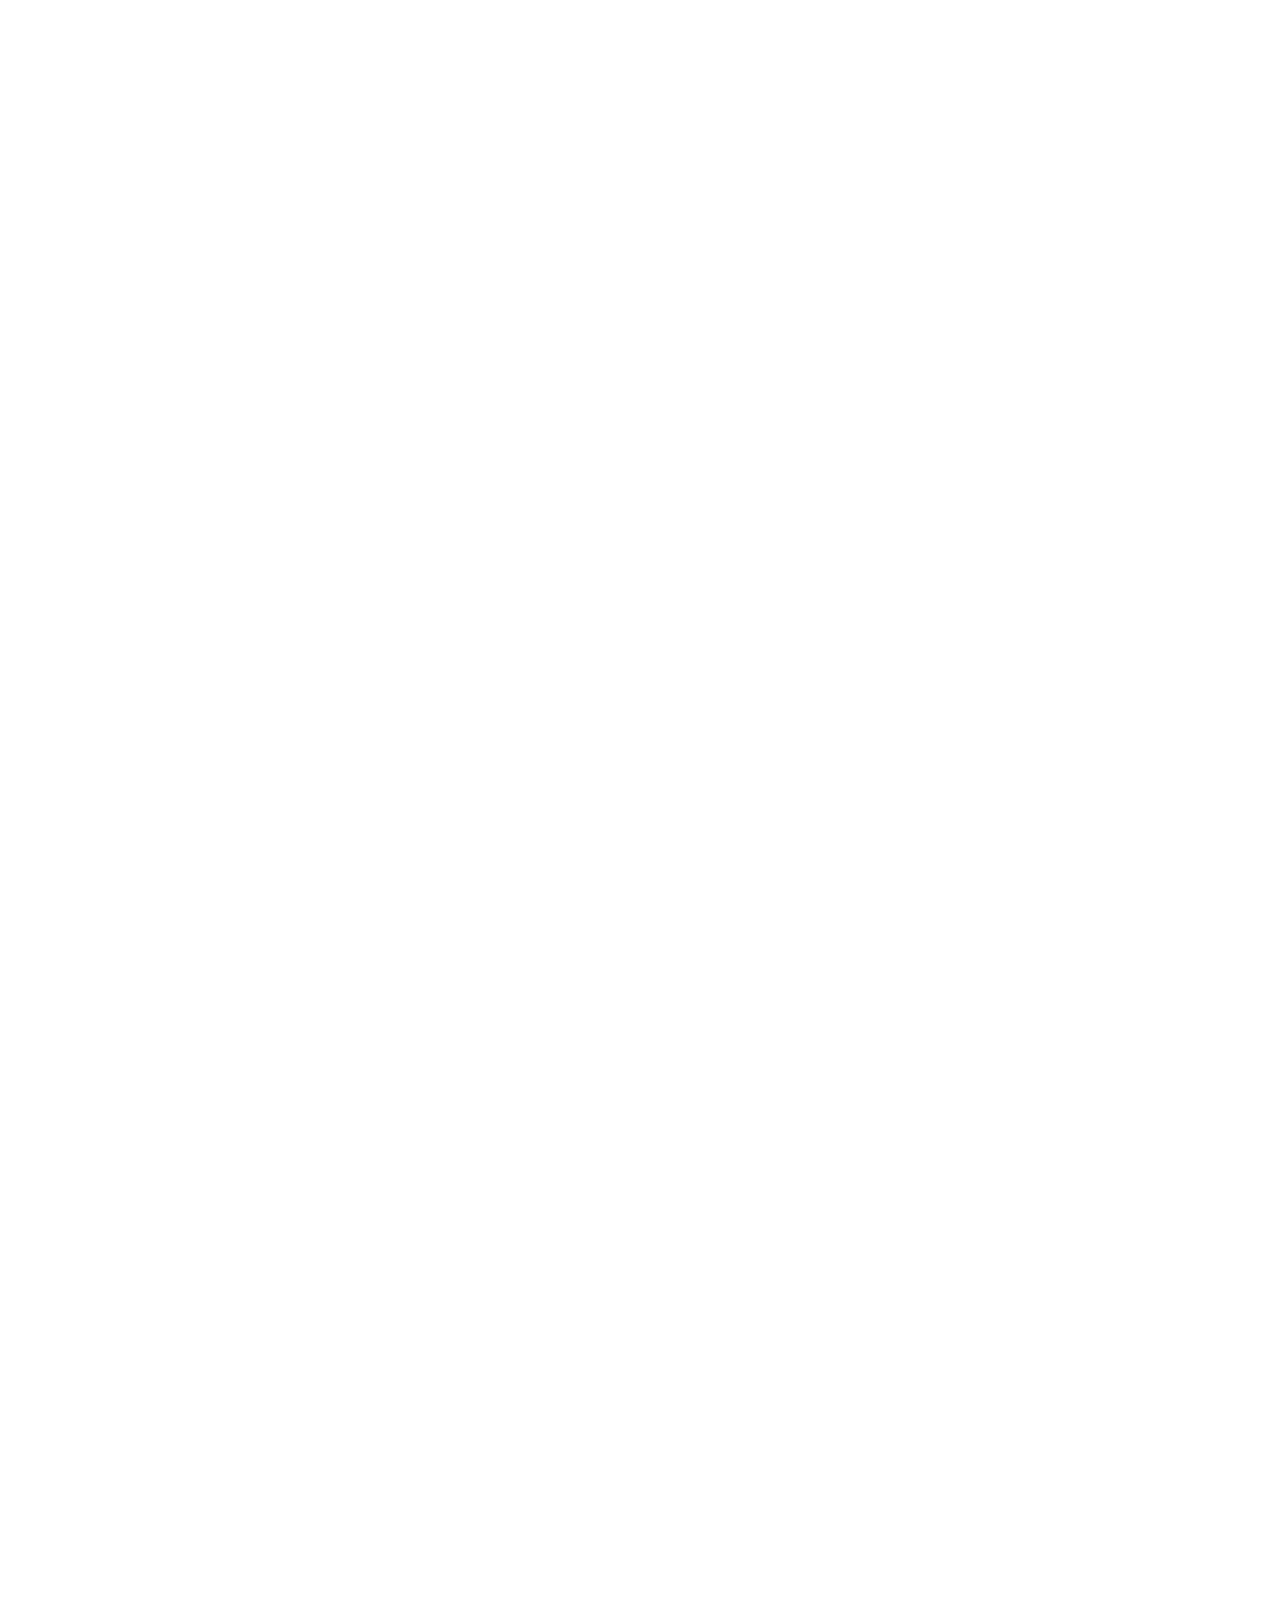
==== commit a35c8950: "Add add" ====
--- a/index.html
+++ b/index.html
@@ -15,7 +15,7 @@
 	<meta name="description" content="Flatfy Free Flat and Responsive HTML5 Template ">
 	<meta name="author" content="">
 
-	<title>MagicX – Focus on iOS development</title>
+	<title>Hands-on Technology Co., Ltd. – Focus on iOS development</title>
 
 	<!-- Bootstrap core CSS -->
 	<link href="css/bootstrap.min.css" rel="stylesheet">
@@ -36,6 +36,7 @@
 	<link href="css/owl.theme.css" rel="stylesheet">
 	<link href="css/style.css" rel="stylesheet">
 	<link href="css/animate.css" rel="stylesheet">
+	<link rel="stylesheet" href="./css/nav.css">
 
 	<!-- Magnific Popup core CSS file -->
 	<link rel="stylesheet" href="css/magnific-popup.css">
@@ -52,15 +53,21 @@
 
 	<!-- FullScreen -->
 	<div class="intro-header">
+		<div class="right-navigation">
+			<a href="./html/TermsofService.html" target="_blank">Terms Of Use</a>
+			<a href="./html/privacypolicy.html" target="_blank">Privacy Policy</a>
+			<a href="mailto:hsiung.wen@foxmail.com">Contact Us</a>
+		  </div>
+		
 		<div class="col-xs-12 text-center abcen1">
-			<h1 class="h1_home wow fadeIn" data-wow-delay="0.4s">Magic Team.</h1>
-			<h3 class="h3_home wow fadeIn" data-wow-delay="0.6s">Focus on iOS App development</h3>
+			<h1 class="h1_home wow fadeIn" data-wow-delay="0.4s">Bakaratini Technology Co., Ltd.</h1>
+			<h3 class="h3_home wow fadeIn" data-wow-delay="0.6s">Focus on mobile application app development.</h3>
 			<ul class="list-inline intro-social-buttons">
-				<li><a href="https://itunes.apple.com/developer/id1606180562" target="_blank"
+				<li><a href="https://itunes.apple.com/developer/id1677043920" target="_blank"
 						class="btn  btn-lg mybutton_cyano wow fadeIn" data-wow-delay="0.8s"><span class="network-name">App
 							Store</span></a>
 				</li>
-				<li id="download"><a href="mailto:nullxw@gmail.com"
+				<li id="download"><a href="mailto:hsiung.wen@foxmail.com"
 						class="btn  btn-lg mybutton_standard wow swing wow fadeIn" data-wow-delay="1.2s"><span
 							class="network-name">Email</span></a>
 				</li>
@@ -81,75 +88,28 @@
 
 			<div class="col-md-6 col-md-offset-3 text-center wrap_title">
 				<h2>Our Apps</h2>
-				<!-- <p class="lead" style="margin-top:0">A special thanks to Death.</p> -->
-
 			</div>
 
 			<div class="row">
 				<div class="col-sm-4 wow fadeInDown text-center">
-					<a href="https://itunes.apple.com/cn/app/id1670810245" target="_blank">
+					<a href="https://itunes.apple.com/cn/app/id6446263551" target="_blank">
 						<img class="rotate" src="img/Icon_128x128_1.png" alt="Generic placeholder image">
-						<h3>Magic Locker</h3>
+						<h3>LockID</h3>
 					</a>
 					<p class="lead">
                         Hide and lock apps to protect privacy and data security.
+						<p><a class="btn btn-embossed btn-primary view" href="https://itunes.apple.com/cn/app/id6446263551", role="button">View Details</a></p>
 					</p>
 				</div>
 				<div class="col-sm-4 wow fadeInDown text-center">
-					<a href="https://itunes.apple.com/cn/app/id1670810245" target="_blank">
+					<a href="https://itunes.apple.com/cn/app/id6484503026" target="_blank">
 						<img class="rotate" src="img/Icon_128x128_2.png" alt="Generic placeholder image">
-						<h3>Magic Explorer</h3>
+						<h3>Bravo Clean</h3>
 					</a>
-					<p class="lead">Super file manager, sync cloud. Multi-format file decompression tool.</p>
-					<!-- <p><a class="btn btn-embossed btn-primary view" role="button">View Details</a></p> -->
-				</div><!-- /.col-lg-4 -->
-<!--				<div class="col-sm-4 wow fadeInDown text-center">-->
-<!--					<a href="https://itunes.apple.com/cn/app/id1670810245" target="_blank">-->
-<!--						<img class="rotate" src="img/Icon_128x128_3.png" alt="Generic placeholder image">-->
-<!--						<h3>Magic Explorer</h3>-->
-<!--					</a>-->
-<!--					<p class="lead">一款超级文件管理软件</p>-->
-<!--					<!-- <p><a class="btn btn-embossed btn-primary view" role="button">View Details</a></p> -->
-<!--				</div><!-- /.col-lg-4 -->
-
-			</div><!-- /.row -->
-
-<!--			<div class="row tworow">-->
-<!--				<div class="col-sm-4  wow fadeInDown text-center">-->
-<!--					<a href="https://itunes.apple.com/cn/app/id1670810245" target="_blank">-->
-<!--						<img class="rotate" src="img/Icon_128x128_4.png" alt="Generic placeholder image">-->
-<!--						<h3>Magic Explorer</h3>-->
-<!--					</a>-->
-<!--					<p class="lead">-->
-<!--						The popular Japanese puzzle game Sudoku is based on the logical placement of numbers. An online game of-->
-<!--						logic, Sudoku doesn’t require any calculation nor special math skills; all that is needed are brains and-->
-<!--						concentration.-->
-<!--					</p>-->
-<!--					<!-- <p><a class="btn btn-embossed btn-primary view" role="button">View Details</a></p> -->
-<!--				</div><!-- /.col-lg-4 -->
-<!--				<div class="col-sm-4 wow fadeInDown text-center">-->
-<!--					<a href="https://itunes.apple.com/cn/app/id1670810245" target="_blank">-->
-<!--						<img class="rotate" src="img/Icon_128x128_5.png" alt="Generic placeholder image">-->
-<!--						<h3>Magic Explorer</h3>-->
-<!--					</a>-->
-<!--					<p class="lead">-->
-<!--						“Colock” is a menu bar app that you can use to change the color and font of the clock above your menu bar.-->
-<!--					</p>-->
-<!--					<!-- <p><a class="btn btn-embossed btn-primary view" role="button">View Details</a></p> -->
-<!--				</div><!-- /.col-lg-4 -->
-<!---->
-<!--				<div class="col-sm-4 wow fadeInDown text-center">-->
-<!--					<a href="https://itunes.apple.com/cn/app/id1670810245" target="_blank">-->
-<!--						<img class="rotate" src="img/Icon_128x128_6.png" alt="Generic placeholder image">-->
-<!--						<h3>Magic Explorer</h3>-->
-<!--					</a>-->
-<!--					<p class="lead">-->
-<!--						EasyRAR is a small and easy to use application that can unarchive many different kinds of archive files. It-->
-<!--						will open common formats such as ZIP, RAR (including v5), 7-ZIP.-->
-<!--					</p>-->
-<!--				</div><!-- /.col-lg-4 -->
-<!---->
-<!--			</div><!-- /.row -->
+					<p class="lead">Boost & Optimize: File Manager, Multi-format file decompression tool.</p>
+					<p><a class="btn btn-embossed btn-primary view" href="https://itunes.apple.com/cn/app/id6484503026", role="button">View Details</a></p>
+				</div>
+			</div>
 		</div>
 	</div>
 
--- a/css/nav.css
+++ b/css/nav.css
@@ -0,0 +1,17 @@
+/* 导航栏样式 */
+.right-navigation {
+    position: fixed;
+    top: 0;
+    right: 0;
+    background-color: rgba(0, 0, 0, 0.3);
+    padding: 10px;
+}
+
+    /* 导航链接样式 */
+.right-navigation a {
+    display: inline-block;
+    margin-right: 10px;
+    color: #fff;
+    text-decoration: none;
+}
+  
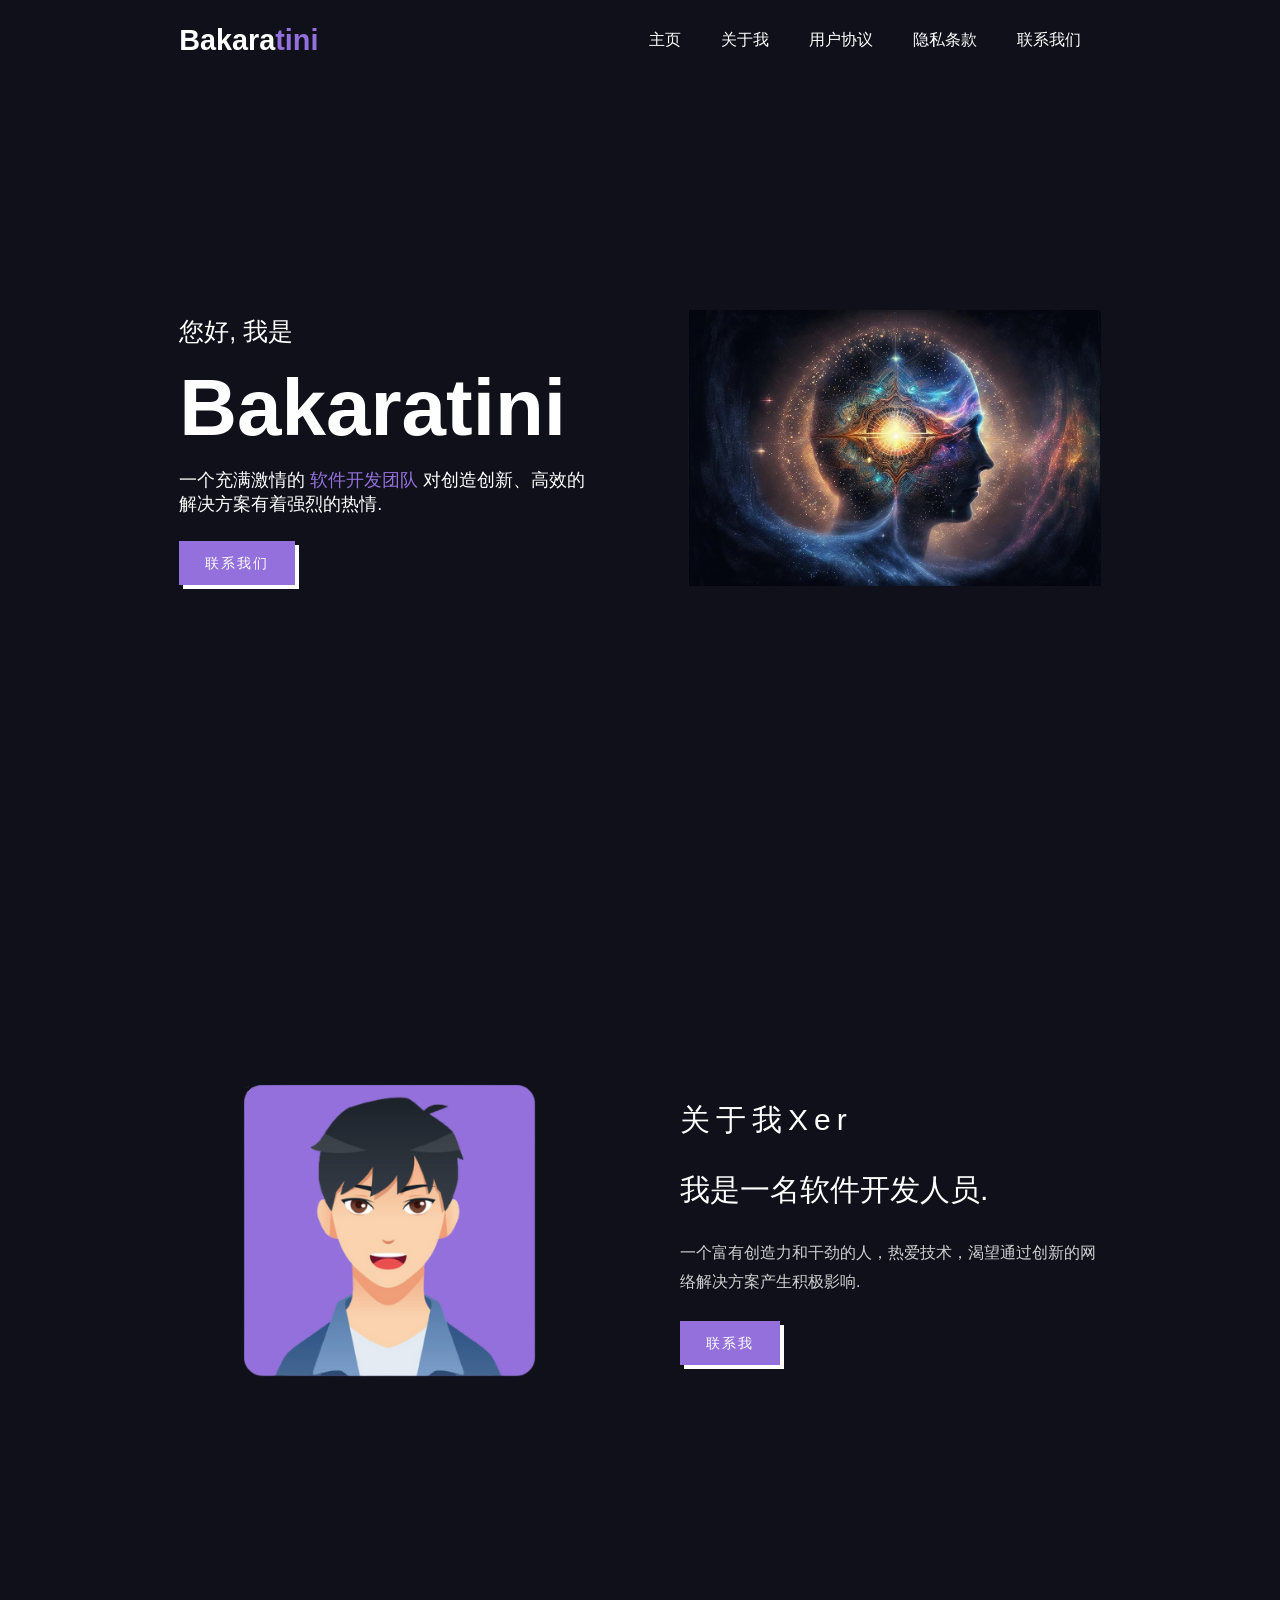
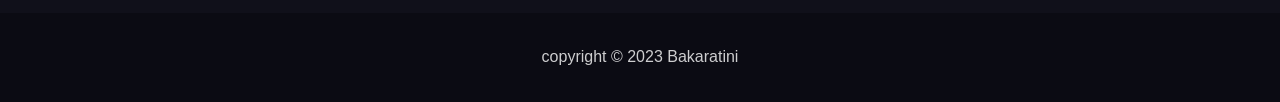
==== commit 3b79f821: "Mod：修改 修改" ====
--- a/index.html
+++ b/index.html
@@ -1,145 +1,93 @@
-<!-- FlatFy Theme - Andrea Galanti /-->
-<!doctype html>
-<!--[if lt IE 7]> <html class="no-js ie6 oldie" lang="en"> <![endif]-->
-<!--[if IE 7]>    <html class="no-js ie7 oldie" lang="en"> <![endif]-->
-<!--[if IE 8]>    <html class="no-js ie8 oldie" lang="en"> <![endif]-->
-<!--[if IE 9]>    <html class="no-js ie9" lang="en"> <![endif]-->
-<!--[if gt IE 9]><!-->
-<html>
-<!--<![endif]-->
-
-<head>
-	<meta charset="utf-8">
-	<meta name="viewport"
-		content="width=device-width, user-scalable=no, initial-scale=1.0, minimum-scale=1.0, maximum-scale=1.0">
-	<meta name="description" content="Flatfy Free Flat and Responsive HTML5 Template ">
-	<meta name="author" content="">
-
-	<title>Hands-on Technology Co., Ltd. – Focus on iOS development</title>
-
-	<!-- Bootstrap core CSS -->
-	<link href="css/bootstrap.min.css" rel="stylesheet">
-
-	<!-- Custom Google Web Font -->
-	<link href="font-awesome/css/font-awesome.min.css" rel="stylesheet">
-	<link
-		href='http://fonts.googleapis.com/css?family=Lato:100,300,400,700,900,100italic,300italic,400italic,700italic,900italic'
-		rel='stylesheet' type='text/css'>
-	<link href='http://fonts.googleapis.com/css?family=Arvo:400,700' rel='stylesheet' type='text/css'>
-
-	<!-- Custom CSS-->
-	<link href="css/general.css" rel="stylesheet">
-
-	<!-- Owl-Carousel -->
-	<link href="css/custom.css" rel="stylesheet">
-	<link href="css/owl.carousel.css" rel="stylesheet">
-	<link href="css/owl.theme.css" rel="stylesheet">
-	<link href="css/style.css" rel="stylesheet">
-	<link href="css/animate.css" rel="stylesheet">
-	<link rel="stylesheet" href="./css/nav.css">
-
-	<!-- Magnific Popup core CSS file -->
-	<link rel="stylesheet" href="css/magnific-popup.css">
-
-	<script src="js/modernizr-2.6.2.min.js"></script> <!-- Modernizr /-->
-</head>
-
-<body id="home">
-
-	<!-- Preloader -->
-	<div id="preloader">
-		<div id="status"></div>
-	</div>
-
-	<!-- FullScreen -->
-	<div class="intro-header">
-		<div class="right-navigation">
-			<a href="./html/TermsofService.html" target="_blank">Terms Of Use</a>
-			<a href="./html/privacypolicy.html" target="_blank">Privacy Policy</a>
-			<a href="mailto:hsiung.wen@foxmail.com">Contact Us</a>
-		  </div>
-		
-		<div class="col-xs-12 text-center abcen1">
-			<h1 class="h1_home wow fadeIn" data-wow-delay="0.4s">Bakaratini Technology Co., Ltd.</h1>
-			<h3 class="h3_home wow fadeIn" data-wow-delay="0.6s">Focus on mobile application app development.</h3>
-			<ul class="list-inline intro-social-buttons">
-				<li><a href="https://itunes.apple.com/developer/id1677043920" target="_blank"
-						class="btn  btn-lg mybutton_cyano wow fadeIn" data-wow-delay="0.8s"><span class="network-name">App
-							Store</span></a>
-				</li>
-				<li id="download"><a href="mailto:hsiung.wen@foxmail.com"
-						class="btn  btn-lg mybutton_standard wow swing wow fadeIn" data-wow-delay="1.2s"><span
-							class="network-name">Email</span></a>
-				</li>
-			</ul>
-		</div>
-		<!-- /.container -->
-		<div class="col-xs-12 text-center abcen wow fadeIn">
-			<div class="button_down ">
-				<a class="imgcircle wow bounceInUp" data-wow-duration="1.5s" href="#whatis"> <img class="img_scroll"
-						src="img/icon/circle.png" alt=""> </a>
-			</div>
-		</div>
-	</div>
-
-	<!-- What is -->
-	<div id="whatis" class="content-section-b" style="border-top: 0">
-		<div class="container">
-
-			<div class="col-md-6 col-md-offset-3 text-center wrap_title">
-				<h2>Our Apps</h2>
-			</div>
-
-			<div class="row">
-				<div class="col-sm-4 wow fadeInDown text-center">
-					<a href="https://itunes.apple.com/cn/app/id6446263551" target="_blank">
-						<img class="rotate" src="img/Icon_128x128_1.png" alt="Generic placeholder image">
-						<h3>LockID</h3>
-					</a>
-					<p class="lead">
-                        Hide and lock apps to protect privacy and data security.
-						<p><a class="btn btn-embossed btn-primary view" href="https://itunes.apple.com/cn/app/id6446263551", role="button">View Details</a></p>
-					</p>
-				</div>
-				<div class="col-sm-4 wow fadeInDown text-center">
-					<a href="https://itunes.apple.com/cn/app/id6484503026" target="_blank">
-						<img class="rotate" src="img/Icon_128x128_2.png" alt="Generic placeholder image">
-						<h3>Bravo Clean</h3>
-					</a>
-					<p class="lead">Boost & Optimize: File Manager, Multi-format file decompression tool.</p>
-					<p><a class="btn btn-embossed btn-primary view" href="https://itunes.apple.com/cn/app/id6484503026", role="button">View Details</a></p>
-				</div>
-			</div>
-		</div>
-	</div>
-
-
-	<!-- JavaScript -->
-	<script src="js/jquery-1.10.2.js"></script>
-	<script src="js/bootstrap.js"></script>
-	<script src="js/owl.carousel.js"></script>
-	<script src="js/script.js"></script>
-	<!-- StikyMenu -->
-	<script src="js/stickUp.min.js"></script>
-	<script type="text/javascript">
-		jQuery(function ($) {
-			$(document).ready(function () {
-				$('.navbar-default').stickUp();
-
-			});
-		});
-
-	</script>
-	<!-- Smoothscroll -->
-	<script type="text/javascript" src="js/jquery.corner.js"></script>
-	<script src="js/wow.min.js"></script>
-	<script>
-		new WOW().init();
-	</script>
-	<script src="js/classie.js"></script>
-	<script src="js/uiMorphingButton_inflow.js"></script>
-	<!-- Magnific Popup core JS file -->
-	<script src="js/jquery.magnific-popup.js"></script>
-</body>
-
-</html>
+<!DOCTYPE html>
+<html lang="en">
+
+<head>
+  <meta charset="UTF-8">
+  <meta name="viewport" content="width=device-width, initial-scale=1.0">
+  <meta property="og:title" content="Bakaratini" />
+  <meta property="og:type" content="website" />
+  <meta property="og:url" content="https://bakaratini.top/index.html" />
+  <meta property="og:image:type" content="image/png" />
+  <meta property="og:image:width" content="1200" />
+  <meta property="og:image:height" content="630" />
+  <meta name="twitter:card" content="summary_large_image" />
+  <meta name="twitter:image:alt" content="Bakaratini">
+  <meta name="twitter:title" content="Bakaratini - " />
+
+  <!-- Icon -->
+  <link type="image/png" sizes="16x16" rel="icon" href="images/anime.png">
+  <!-- External CSS Link -->
+  <!-- <link rel="stylesheet" type="text/css" href="assets/styles.css"> -->
+  <link rel="stylesheet" type="text/css" href="css/index.css">
+
+  <!-- Boxicons Script -->
+  <link rel="stylesheet" href="https://unpkg.com/boxicons@latest/css/boxicons.min.css">
+
+  <!-- Google Fonts Link -->
+  <link rel="preconnect" href="https://fonts.googleapis.com">
+  <link rel="preconnect" href="https://fonts.gstatic.com" crossorigin>
+  <link href="https://fonts.googleapis.com/css2?family=Bangers&family=Kosugi+Maru&display=swap" rel="stylesheet">
+
+  <title>巴卡拉提尼</title>
+</head>
+
+<body>
+  <!-- Start of Header -->
+  <header>
+    <a href="#" class="logo">Bakara<span>tini</span></a>
+    <div class="bx bx-menu" id="menu-icon"></div>
+
+    <ul class="navbar">
+      <li><a href="#home">主页</a></li>
+      <li><a href="#about">关于我</a></li>
+      <li><a href="TermsofService.html" target="_blank">用户协议</a></li>
+      <li><a href="privacypolicy.html" target="_blank">隐私条款</a></li>
+      <li><a href="mailto:hsiung.wen@foxmail.com">联系我们</a></li>
+    </ul>
+  </header>
+  <!-- End of Header -->
+
+  <!-- Start of Home Section -->
+  <section class="home" id="home">
+    <div class="home-text">
+      <h5>您好, 我是</h5>
+      <h1>Bakaratini</h1>
+      <h6>一个充满激情的 <span>软件开发团队</span> 对创造创新、高效的解决方案有着强烈的热情.</h6>
+      <a href="mailto:hsiung.wen@foxmail.com" class="btn">联系我们</a>
+    </div>
+
+    <div class="home-img">
+      <img src="images/bakaratini.jpg" alt="anime">
+    </div>
+  </section>
+  <!-- End of Home Section -->
+
+  <!-- Start of About Section -->
+  <section class="about" id="about">
+    <div class="about-img">
+      <img src="images/about.png" alt="anime">
+    </div>
+
+    <div class="about-text">
+      <h3>关于我Xer</h3>
+      <h2>我是一名软件开发人员.</h2>
+      <p>一个富有创造力和干劲的人，热爱技术，渴望通过创新的网络解决方案产生积极影响.</p>
+
+      <div class="main-btn">
+        <a href="mailto:hsiung.wen@foxmail.com" class="btn">联系我</a>
+      </div>
+    </div>
+  </section>
+  <!-- End of About Section -->
+
+  <!-- Start of Footer Section -->
+  <div class="footer">
+    <p>copyright © 2023 Bakaratini</p>
+  </div>
+  <!-- End of Footer Section -->
+
+  <!-- JS Script Link -->
+  <script src="js/script.js"></script>
+</body>
+
+</html>
--- a/css/index.css
+++ b/css/index.css
@@ -0,0 +1,490 @@
+* {
+  padding: 0;
+  margin: 0;
+  box-sizing: border-box;
+  font-family: "Kosugi Maru", sans-serif; /* anime font */
+  text-decoration: none;
+  list-style: none;
+  scroll-behavior: smooth;
+  scroll-padding-top: 2rem;
+}
+
+:root {
+  --bg--color: #10101a;
+  --main-color: #9370db;
+  --2nd-main-color: #ffffffcc;
+  --text-color: #fff;
+  --big-font: 5rem;
+  --h2-font: 1.9rem;
+  --p-font: 1rem;
+}
+
+body {
+  background-color: var(--bg--color);
+  color: var(--text-color);
+}
+
+/* Header */
+header {
+  position: fixed;
+  top: 0;
+  width: 100%;
+  right: 0;
+  z-index: 1000;
+  display: flex;
+  align-items: center;
+  justify-content: space-between;
+  background: var(--bg--color);
+  padding: 24px 14%;
+  transition: 0.3s;
+}
+
+/* Navbar */
+.logo {
+  color: var(--text-color);
+  font-size: 1.8rem;
+  font-weight: 600;
+}
+
+span {
+  color: var(--main-color);
+}
+
+.navbar {
+  display: flex;
+}
+
+.navbar a {
+  color: var(--text-color);
+  font-size: 1rem;
+  font-weight: 500;
+  padding: 10px 20px;
+}
+
+.navbar a:hover {
+  color: var(--main-color);
+  border-bottom: 2px solid var(--main-color);
+  transition: 0.3s;
+}
+
+#menu-icon {
+  font-size: 28px;
+  z-index: 10001;
+  cursor: pointer;
+  display: none;
+}
+
+/* Home Section */
+section {
+  padding: 120px 14%;
+}
+
+.home {
+  display: grid;
+  grid-template-columns: repeat(2, 1fr);
+  grid-gap: 6rem;
+  align-items: center;
+  position: relative;
+  height: 100vh;
+  width: 100%;
+}
+
+.home-img img {
+  width: 600px;
+  max-width: 100%;
+  height: auto;
+}
+
+.home-text h5 {
+  color: var(--text-color);
+  font-size: 25px;
+  font-weight: 500;
+  margin: 0 0 20px;
+}
+
+.home-text h1 {
+  color: var(--text-color);
+  font-size: var(--big-font);
+  font-weight: 700;
+  margin: 0 0 20px;
+  line-height: 1;
+}
+
+.home-text h6 {
+  color: var(--text-color);
+  font-size: 18px;
+  font-weight: 500;
+  margin-bottom: 25px;
+}
+
+.btn {
+  background: var(--main-color);
+  color: var(--text-color);
+  box-shadow: 4px 4px var(--text-color);
+  display: inline-block;
+  padding: 0 25px;
+  line-height: 42px;
+  border: 1px solid transparent;
+  font-size: 14px;
+  font-weight: 400;
+  letter-spacing: 2px;
+  transition: ease all 0.35s;
+}
+
+.btn:hover {
+  background: var(--text-color);
+  color: var(--main-color);
+  box-shadow: 4px 4px var(--main-color);
+}
+
+/* About Section */
+.about {
+  display: grid;
+  grid-template-columns: repeat(2, 2fr);
+  grid-gap: 5rem;
+  align-items: center;
+}
+
+.about-img img {
+  width: 580px;
+  max-width: 100%;
+  height: auto;
+}
+
+.about-text h3 {
+  color: var(--text-color);
+  font-size: 30px;
+  font-weight: 300;
+  margin: 0 0 30px;
+  letter-spacing: 6px;
+}
+
+.about-text h2 {
+  font-size: var(--h2-font);
+  font-weight: 500;
+  line-height: 1.2;
+  margin-bottom: 0.5rem;
+  max-width: 470;
+  margin-bottom: 2rem;
+}
+
+.about-text p {
+  color: var(--2nd-main-color);
+  font-size: var(--p-font);
+  font-weight: 300;
+  line-height: 1.8rem;
+  margin-bottom: 1.5rem;
+  max-width: 570px;
+}
+
+.main-btn .btn {
+  margin-right: 20px;
+}
+
+/* Services Section */
+.center {
+  text-align: center;
+}
+
+.center h3 {
+  color: var(--text-color);
+  font-size: 30px;
+  font-weight: 300;
+  letter-spacing: 6px;
+}
+
+.service-content {
+  display: grid;
+  grid-template-columns: repeat(auto-fit, minmax(350px, auto));
+  grid-gap: 2rem;
+  align-items: center;
+  margin-top: 4.4rem;
+}
+
+.row {
+  background: #0b0b13;
+  padding: 60px 35px;
+  border-radius: 5px;
+  cursor: pointer;
+  transition: all 0.4s;
+}
+
+.row i {
+  color: var(--main-color);
+  font-size: 3rem;
+  margin-bottom: 20px;
+}
+
+.row h3 {
+  font-size: 1.25rem;
+  font-weight: 500;
+  margin-bottom: 20px;
+  color: var(--text-color);
+}
+
+.row p {
+  font-size: 18px;
+  color: var(--2nd-main-color);
+  line-height: 30px;
+}
+
+.row:hover {
+  transform: translateY(-15px);
+  box-shadow: 0px 15px 30px 0px rgb(0 0 0 / 70%);
+}
+
+/* CTA Section */
+.cta {
+  background: #0b0b13;
+  width: 100%;
+  padding: 150px 0;
+  text-align: center;
+  margin: 100px auto;
+}
+
+.cta h4 {
+  color: var(--text-color);
+  font-size: 1.6rem;
+  font-weight: 300;
+  margin-bottom: 30px;
+}
+
+/* Resume Section */
+.resume {
+  text-align: center;
+}
+
+.resume h3 {
+  color: var(--text-color);
+  font-size: 30px;
+  font-weight: 580;
+  margin: 0 0 30px;
+  letter-spacing: 6px;
+}
+
+.resume .center {
+  display: flex;
+  justify-content: center;
+}
+
+.resume-content {
+  display: grid;
+  grid-template-columns: repeat(auto-fit, minmax(450px, auto));
+  grid-gap: 3rem;
+  align-items: center;
+  margin-top: 4.4rem;
+}
+
+.box {
+  background: #0b0b13;
+  padding: 40px 30px;
+  border-radius: 5px;
+  cursor: pointer;
+  transition: all 0.4s;
+}
+
+.box h6 {
+  color: #3e4455;
+  font-size: 14px;
+  font-weight: 600;
+  margin-bottom: 10px;
+}
+
+.box h4 {
+  color: var(--text-color);
+  font-size: 1.3rem;
+  font-weight: 700;
+  margin-top: 25px;
+  margin-bottom: 13px;
+}
+
+.box p {
+  font-size: var(--p-font);
+  font-weight: 300;
+  margin-bottom: 1.2rem;
+  line-height: 1.8rem;
+  color: var(--2nd-main-color);
+}
+
+.box h5 {
+  font-size: 14px;
+  font-weight: 500;
+  color: var(--2nd-main-color);
+}
+
+.box:hover {
+  transform: translate(-15px);
+  box-shadow: 0px 15px 30px 0px rgb(0 0 0 / 70%);
+}
+
+/* Contact Section */
+.contact {
+  text-align: center;
+}
+
+.contact-center {
+  display: flex;
+  justify-content: center;
+  align-items: center;
+  height: 100%;
+}
+
+.contact-form {
+  display: flex;
+  align-items: center;
+  justify-content: center;
+  margin-top: 4.2rem;
+}
+
+.contact-form form {
+  position: relative;
+  width: 550px;
+}
+
+form input,
+form textarea {
+  width: 100%;
+  padding: 20px;
+  outline: none;
+  border: none;
+  background: #0b0b13;
+  color: var(--text-color);
+  margin-bottom: 0.5rem;
+  border-radius: 5px;
+}
+
+form input::placeholder,
+form textarea::placeholder {
+  color: var(--2nd-main-color);
+}
+
+textarea {
+  height: 200px;
+  resize: none;
+}
+
+form .send-btn {
+  background: var(--main-color);
+  color: var(--text-color);
+  box-shadow: 4px 4px var(--text-color);
+  display: inline-block;
+  padding: 0 25px;
+  line-height: 42px;
+  border: 1px solid transparent;
+  font-size: 14px;
+  font-weight: 400;
+  letter-spacing: 2px;
+  transition: ease all 0.35s;
+  margin-top: 5px;
+}
+
+form .send-btn:hover {
+  background: var(--text-color);
+  color: var(--main-color);
+  box-shadow: 4px 4px var(--main-color);
+}
+
+/* Footer */
+.footer {
+  text-align: center;
+  padding: 30px;
+  color: var(--2nd-main-color);
+  background: #0b0b13;
+  line-height: 1.8rem;
+  margin-top: 3rem;
+}
+
+/* Media query for mobile devices with screen size up to 768px */
+@media (max-width: 768px) {
+  header {
+    padding: 18px 3%;
+  }
+  #menu-icon {
+    display: block;
+  }
+  .navbar {
+    background: #0b0b13;
+    position: absolute;
+    top: -500px;
+    right: 0;
+    left: 0;
+    display: flex;
+    flex-direction: column;
+    box-shadow: 0px 15px 30px 0px rgb(0 0 0 / 70%);
+    text-align: left;
+    transition: 0.2s ease;
+  }
+  .navbar a {
+    display: block;
+    margin: 1rem;
+    padding: 1rem;
+    border-left: 2px solid var(--main-color);
+  }
+  .navbar.active {
+    top: 100%;
+  }
+
+  .home {
+    grid-template-columns: 1fr;
+    grid-gap: 2rem;
+    margin-top: 80px;
+    height: auto;
+    text-align: center;
+    padding: 50px 3%;
+  }
+  .home-img img {
+    width: 100%;
+    height: auto;
+  }
+  .home-text h5 {
+    font-size: 20px;
+  }
+  .home-text h1 {
+    font-size: 2.5rem;
+  }
+  .home-text h6 {
+    font-size: 14px;
+  }
+
+  .about {
+    grid-template-columns: 1fr;
+    text-align: center;
+    padding: 50px 3%;
+  }
+  .about-img-container img {
+    width: 100%;
+  }
+  .about-text h3 {
+    font-size: 22px;
+  }
+  .about-text h2 {
+    font-size: 1.6rem;
+  }
+  .about-text p {
+    font-size: 0.9rem;
+  }
+  .resume-content {
+    grid-template-columns: repeat(auto-fit, minmax(200px, 1fr));
+    grid-gap: 2rem;
+    margin-top: 4.4rem;
+  }
+  .box h4 {
+    font-size: 1rem;
+  }
+  .box p {
+    font-size: 0.8rem;
+  }
+  .box h5 {
+    font-size: 12px;
+  }
+  .contact-form form {
+    width: 100%;
+  }
+  .service-content {
+    grid-template-columns: 1fr;
+  }
+
+  .row {
+    padding: 30px 20px;
+  }
+}
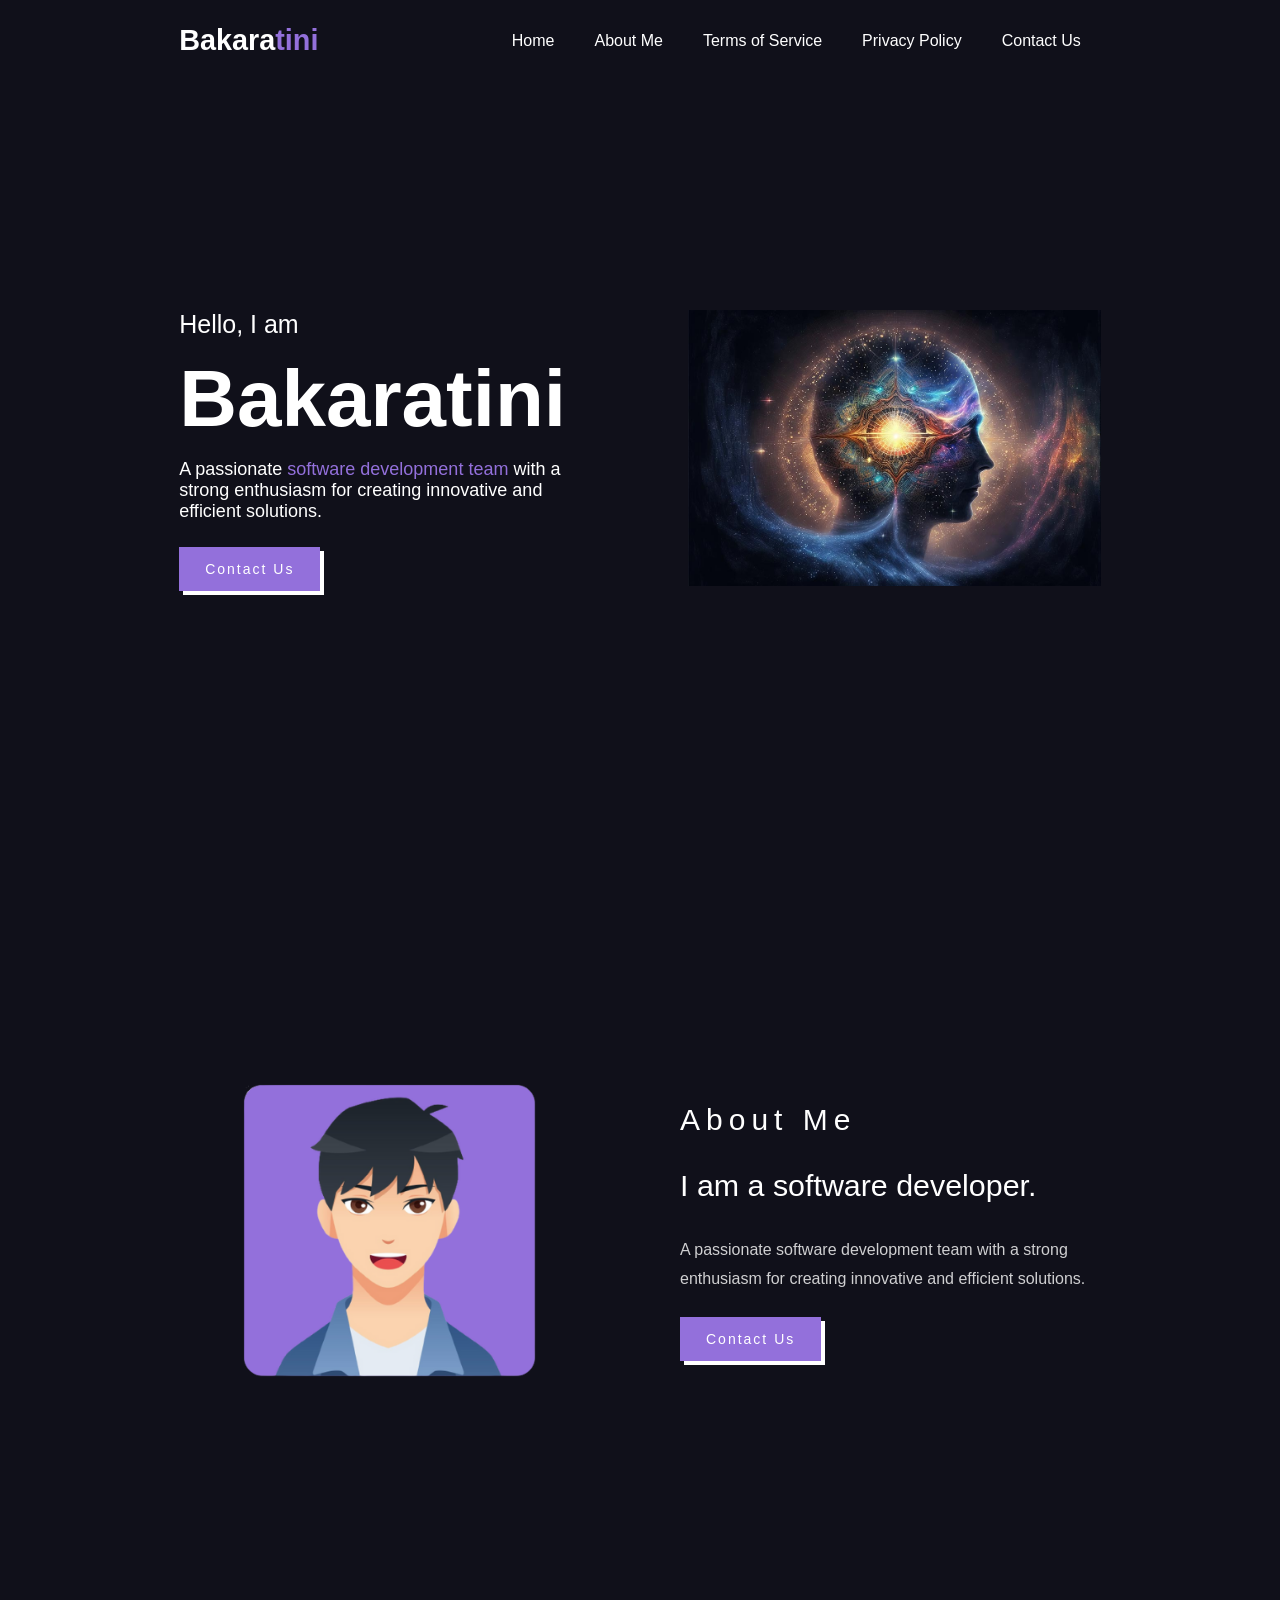
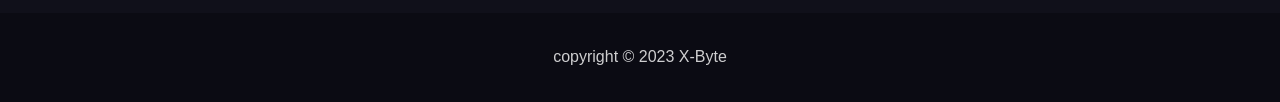
==== commit 27842943: "J K" ====
--- a/index.html
+++ b/index.html
@@ -28,7 +28,7 @@
   <link rel="preconnect" href="https://fonts.gstatic.com" crossorigin>
   <link href="https://fonts.googleapis.com/css2?family=Bangers&family=Kosugi+Maru&display=swap" rel="stylesheet">
 
-  <title>巴卡拉提尼</title>
+  <title>Bakaratini</title>
 </head>
 
 <body>
@@ -38,11 +38,11 @@
     <div class="bx bx-menu" id="menu-icon"></div>
 
     <ul class="navbar">
-      <li><a href="#home">主页</a></li>
-      <li><a href="#about">关于我</a></li>
-      <li><a href="TermsofService.html" target="_blank">用户协议</a></li>
-      <li><a href="privacypolicy.html" target="_blank">隐私条款</a></li>
-      <li><a href="mailto:hsiung.wen@foxmail.com">联系我们</a></li>
+      <li><a href="#home">Home</a></li>
+      <li><a href="#about">About Me</a></li>
+      <li><a href="TermsofService.html" target="_blank">Terms of Service</a></li>
+      <li><a href="privacypolicy.html" target="_blank">Privacy Policy</a></li>
+      <li><a href="mailto:hsiung.wen@foxmail.com">Contact Us</a></li>
     </ul>
   </header>
   <!-- End of Header -->
@@ -50,10 +50,10 @@
   <!-- Start of Home Section -->
   <section class="home" id="home">
     <div class="home-text">
-      <h5>您好, 我是</h5>
+      <h5>Hello, I am</h5>
       <h1>Bakaratini</h1>
-      <h6>一个充满激情的 <span>软件开发团队</span> 对创造创新、高效的解决方案有着强烈的热情.</h6>
-      <a href="mailto:hsiung.wen@foxmail.com" class="btn">联系我们</a>
+      <h6>A passionate <span>software development team</span> with a strong enthusiasm for creating innovative and efficient solutions.</h6>
+      <a href="mailto:nullxw@gmaim.com" class="btn">Contact Us</a>
     </div>
 
     <div class="home-img">
@@ -69,12 +69,12 @@
     </div>
 
     <div class="about-text">
-      <h3>关于我Xer</h3>
-      <h2>我是一名软件开发人员.</h2>
-      <p>一个富有创造力和干劲的人，热爱技术，渴望通过创新的网络解决方案产生积极影响.</p>
+      <h3>About Me</h3>
+      <h2>I am a software developer.</h2>
+      <p>A passionate software development team with a strong enthusiasm for creating innovative and efficient solutions.</p>
 
       <div class="main-btn">
-        <a href="mailto:hsiung.wen@foxmail.com" class="btn">联系我</a>
+        <a href="mailto:nullxw@gmail.com" class="btn">Contact Us</a>
       </div>
     </div>
   </section>
@@ -82,7 +82,7 @@
 
   <!-- Start of Footer Section -->
   <div class="footer">
-    <p>copyright © 2023 Bakaratini</p>
+    <p>copyright © 2023 X-Byte</p>
   </div>
   <!-- End of Footer Section -->
 
